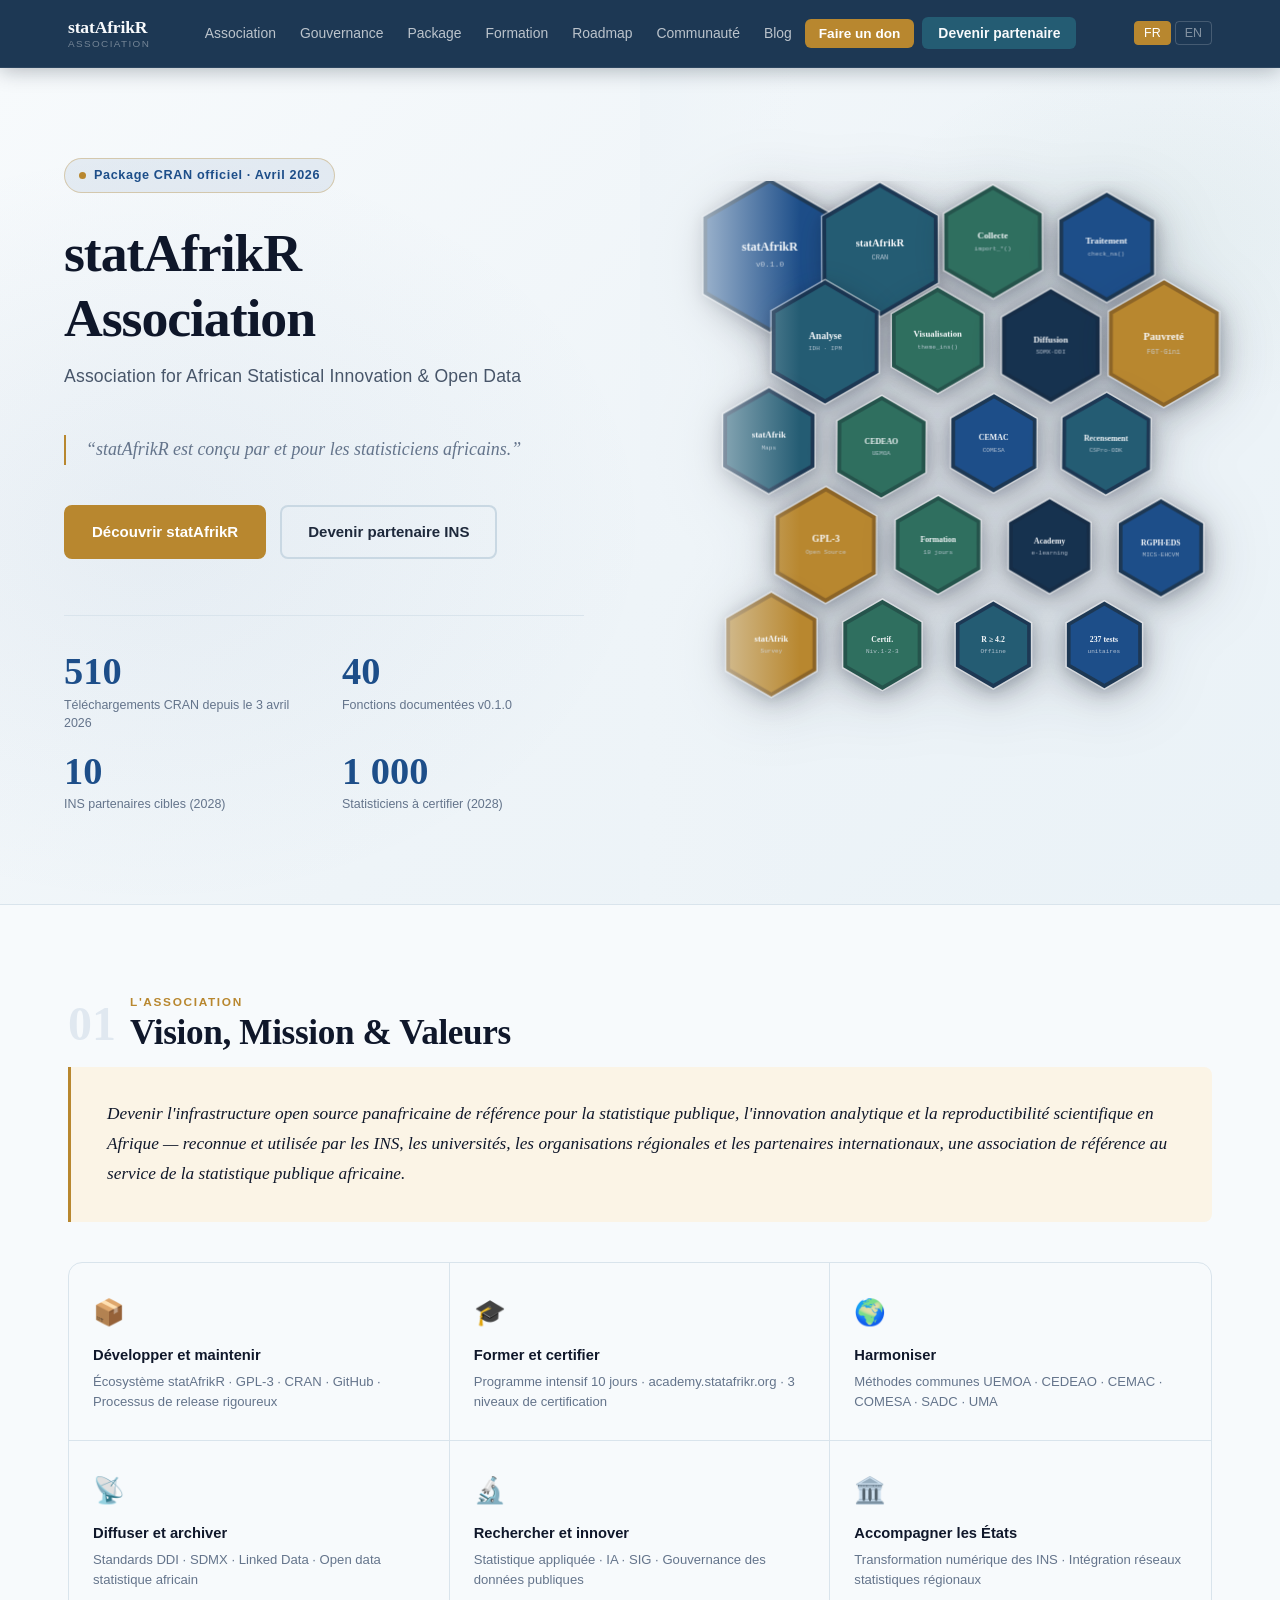
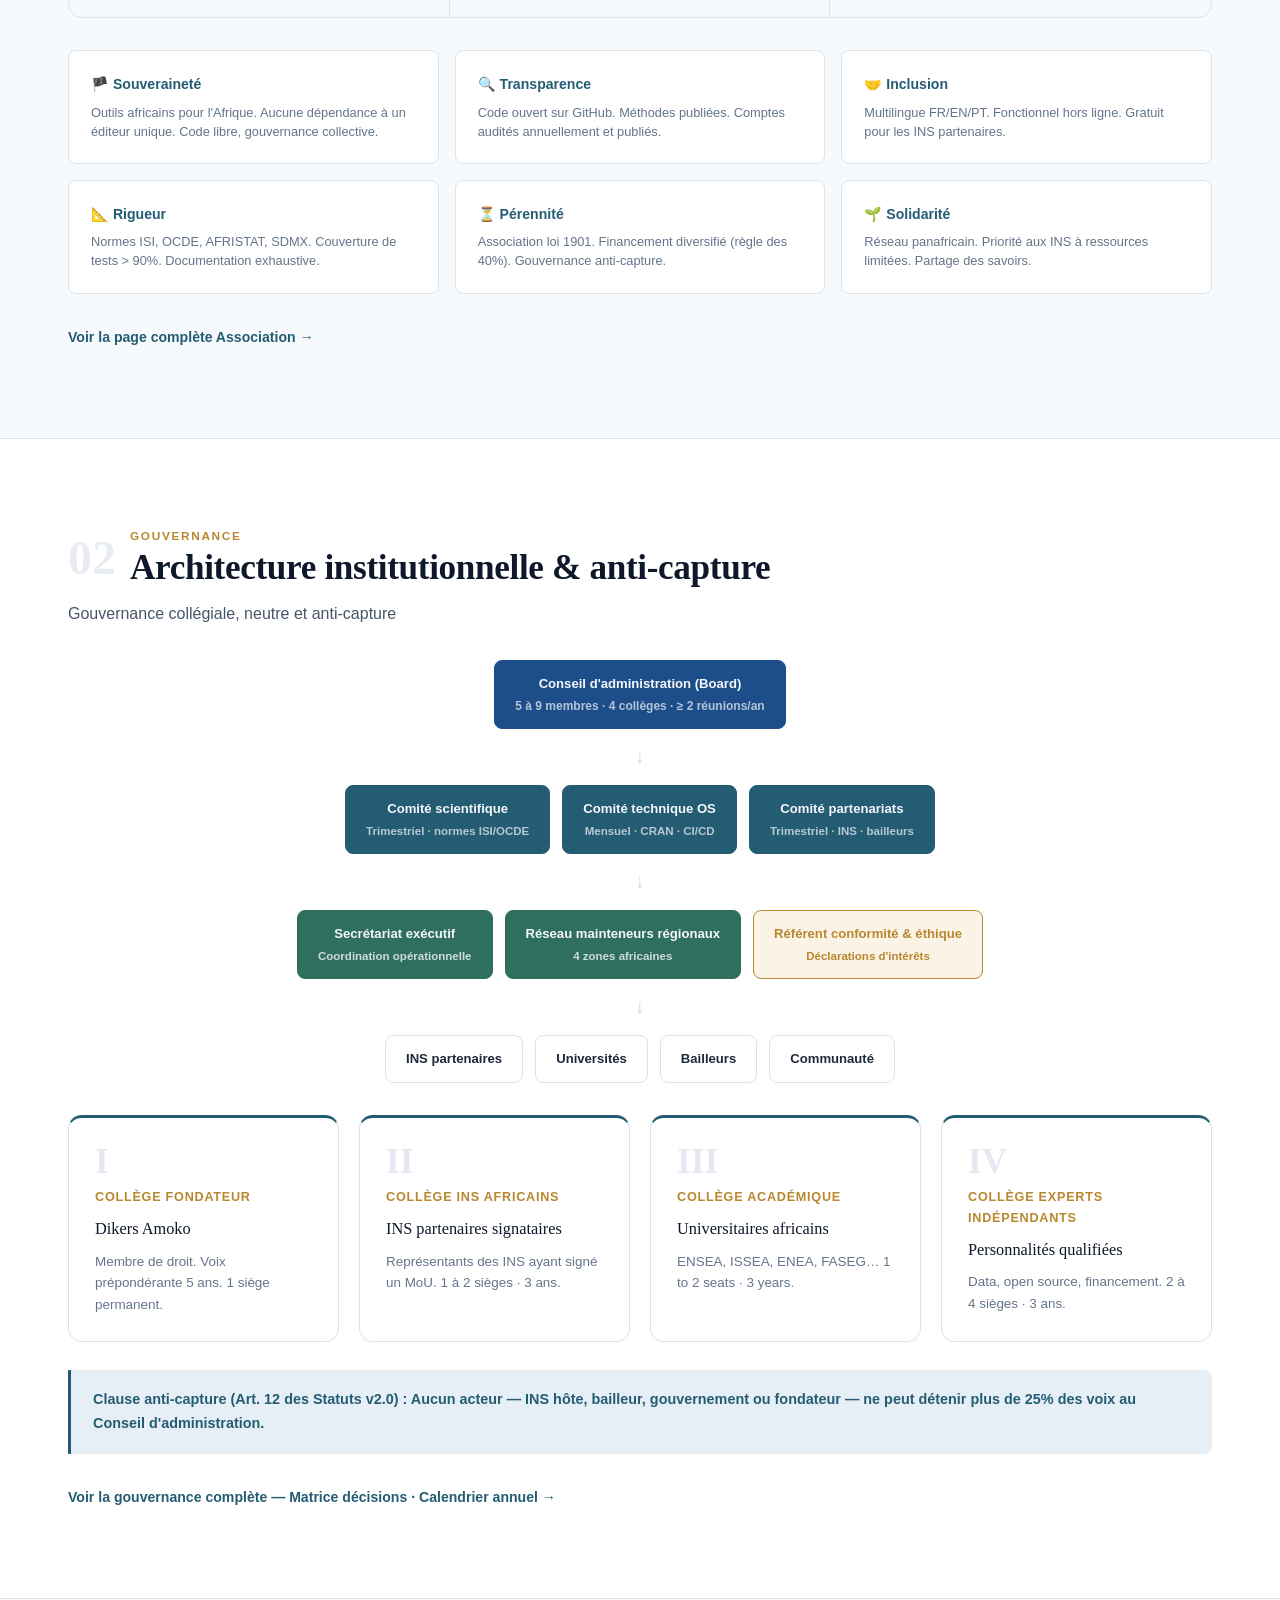
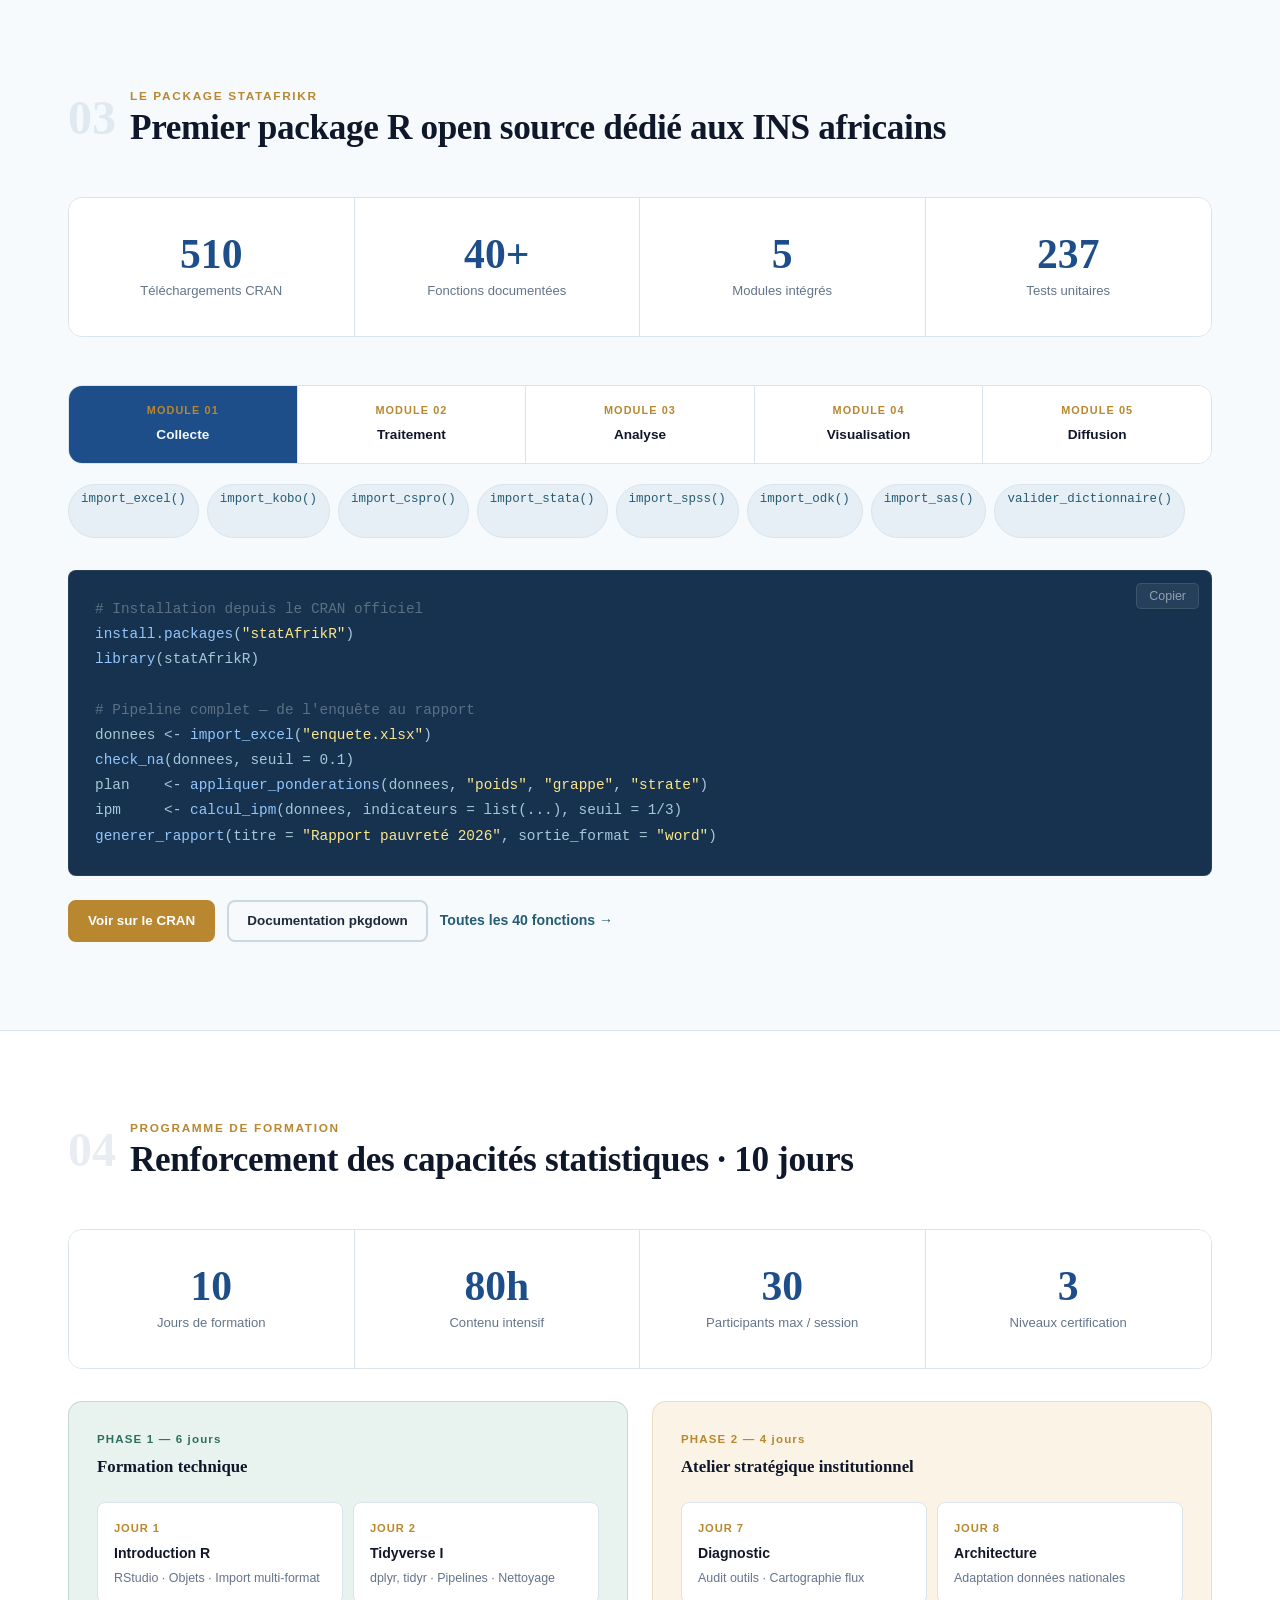
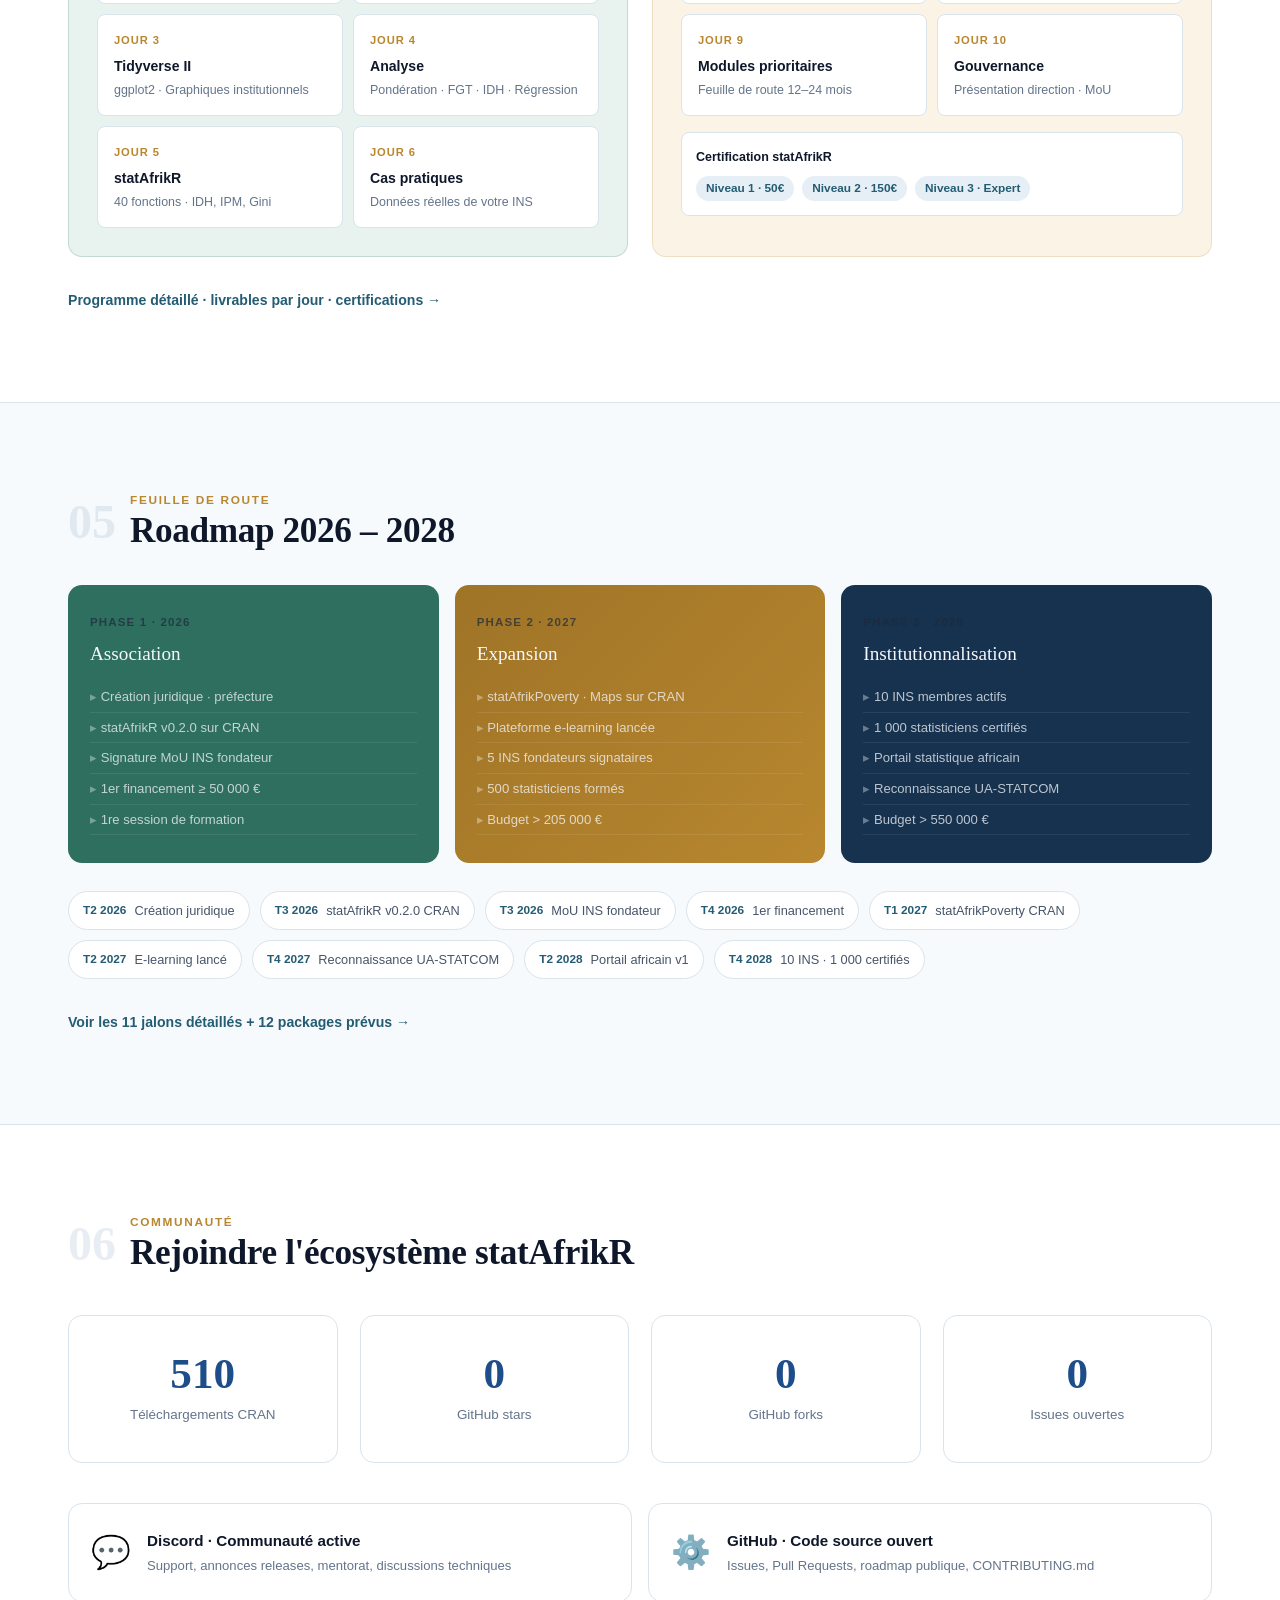
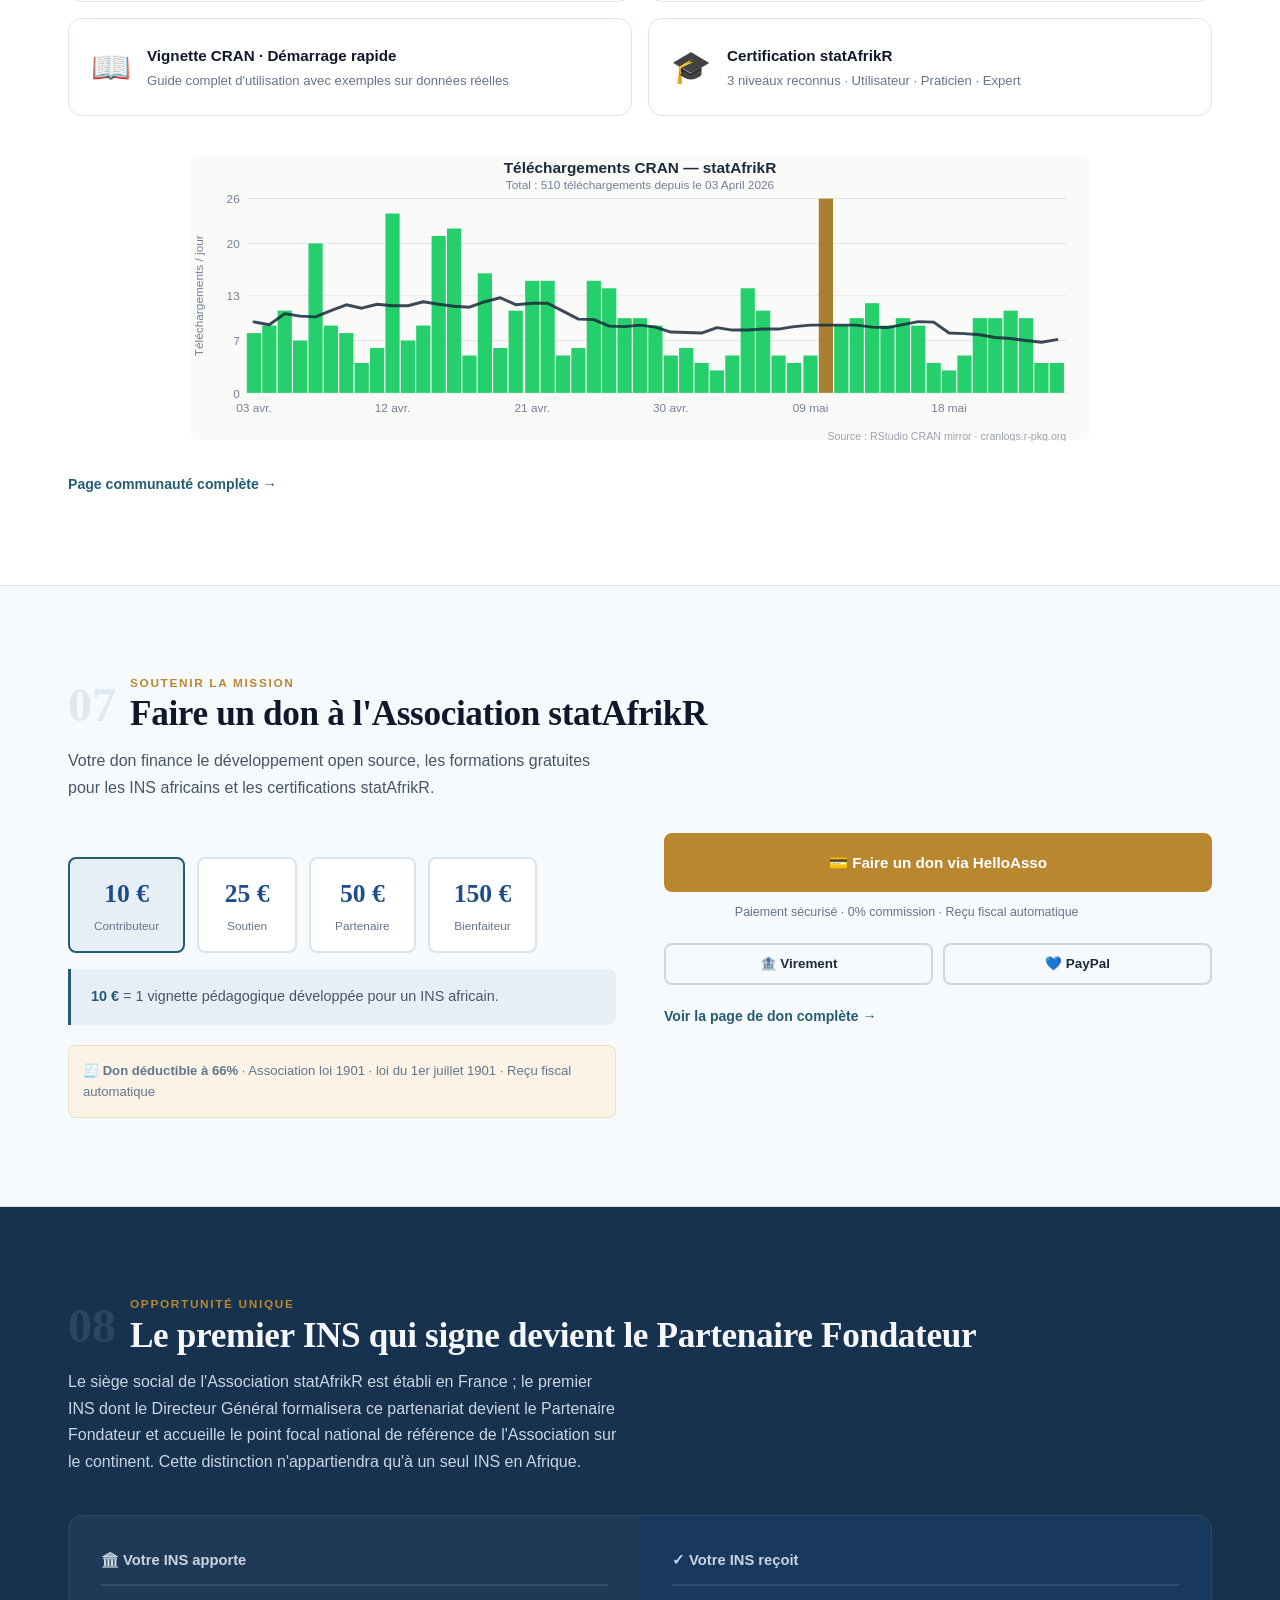
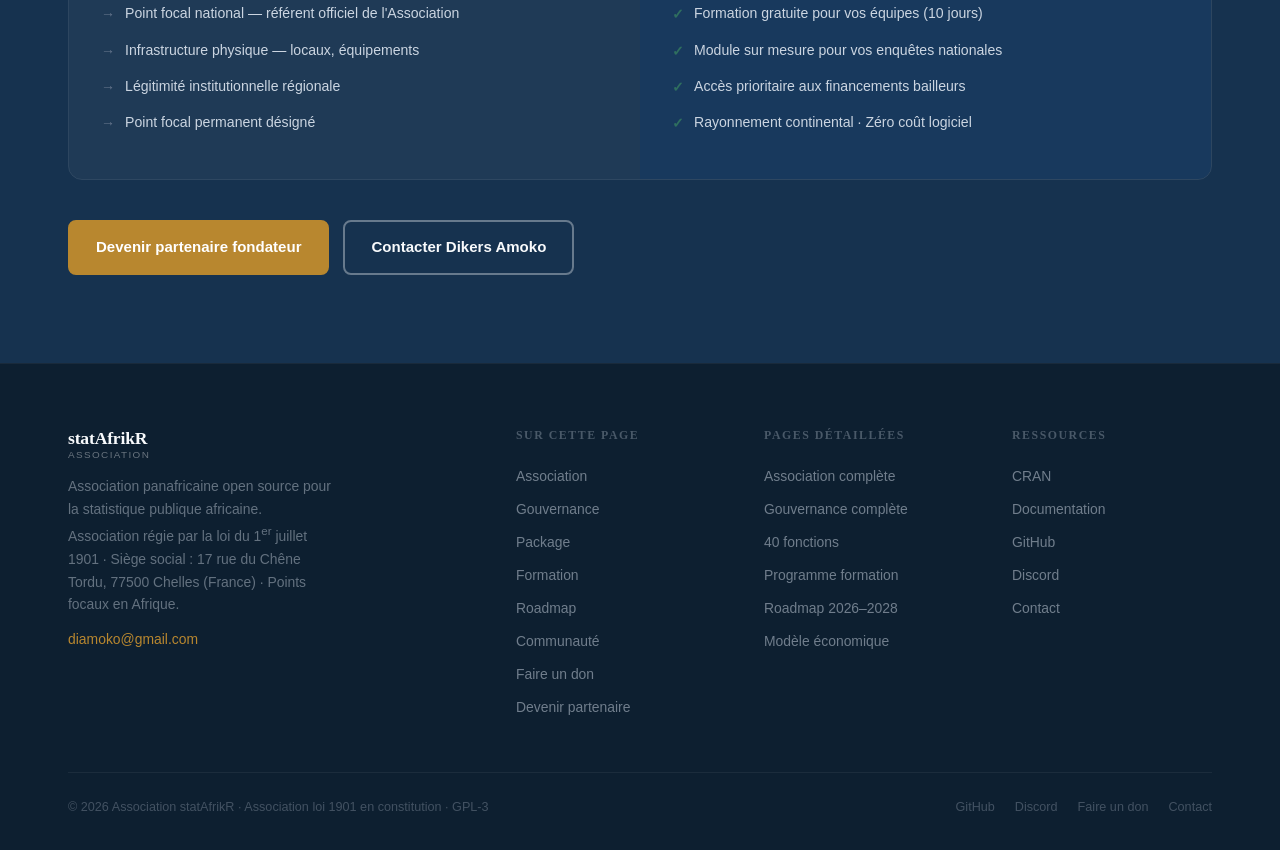
==== index.html @ 9325b134 "Article: ajout section codification automatique par ML" ====
<!DOCTYPE html>
<html lang="fr" data-lang="fr">
<head>
  <meta charset="UTF-8"><meta name="viewport" content="width=device-width, initial-scale=1.0">
  <meta name="description" content="Association statAfrikR — Association panafricaine open source pour la statistique publique africaine. Package R CRAN · Gouvernance · Formation · Partenariats INS.">
  <meta property="og:title" content="Association statAfrikR — La statistique africaine open source">
  <meta property="og:description" content="Premier package R open source dédié aux INS africains. 510+ téléchargements en un mois. Association en cours de création.">
  <meta property="og:type" content="website">
  <meta property="og:url" content="https://statafrikr.org">
  <title data-fr="Association statAfrikR — La statistique africaine open source" data-en="Association statAfrikR — African open source statistics">Association statAfrikR — La statistique africaine open source</title>
  <link rel="stylesheet" href="assets/css/main.css">
  <style>
    /* ── Nav scroll indicator ──────────────────────────────── */
    .nav-links a {
      position: relative;
      transition: all 0.22s ease;
    }
    .nav-links a.active {
      color: #fff !important;
      font-weight: 700;
    }
    .nav-links a.active::after {
      content: '';
      position: absolute;
      bottom: -4px; left: 50%; right: 50%;
      height: 2px;
      background: var(--h-gold);
      border-radius: 2px;
      animation: underlineExpand 0.3s ease forwards;
    }
    @keyframes underlineExpand {
      from { left: 50%; right: 50%; }
      to   { left: 8px; right: 8px; }
    }

    /* ── Section anchor offset (nav sticky) ────────────────── */
    .page-section { scroll-margin-top: calc(var(--nav-h) + 8px); }

    /* ── Section mini-header ───────────────────────────────── */
    .s-eyebrow {
      display: flex; align-items: center; gap: 14px;
      margin-bottom: 12px;
    }
    .s-eyebrow-num {
      font-family: var(--font-title);
      font-size: 3rem; font-weight: bold;
      color: rgba(29,78,137,0.10);
      line-height: 1;
    }
    .s-eyebrow-label {
      font-size: 0.74rem; font-weight: 700;
      letter-spacing: 0.14em; text-transform: uppercase;
      color: var(--h-gold);
    }

    /* ── Voir plus link ─────────────────────────────────────── */
    .voir-plus {
      display: inline-flex; align-items: center; gap: 6px;
      font-size: 0.88rem; font-weight: 600;
      color: var(--h-petrol);
      border-bottom: 1px solid transparent;
      transition: all 0.2s;
      margin-top: 32px;
    }
    .voir-plus:hover {
      color: var(--h-gold);
      border-bottom-color: var(--h-gold);
      gap: 10px;
    }

    /* ── Divider ────────────────────────────────────────────── */
    .section-divider {
      border: none; border-top: 1px solid var(--bord-1);
      margin: 0;
    }

    /* ── Mission grid ───────────────────────────────────────── */
    .mission-grid {
      display: grid;
      grid-template-columns: repeat(3, 1fr);
      gap: 0;
      border: 1px solid var(--bord-1);
      border-radius: var(--radius-lg);
      overflow: hidden;
      margin-top: 40px;
    }
    .mission-cell {
      padding: 28px 24px;
      border-right: 1px solid var(--bord-1);
      border-bottom: 1px solid var(--bord-1);
      transition: background 0.2s;
    }
    .mission-cell:hover { background: var(--petrol-bg); }
    .mission-cell:nth-child(3n) { border-right: none; }
    .mission-cell:nth-child(4),
    .mission-cell:nth-child(5),
    .mission-cell:nth-child(6) { border-bottom: none; }
    .mission-icon { font-size: 1.6rem; margin-bottom: 10px; }
    .mission-title { font-size: 0.92rem; font-weight: 700; color: var(--txt-1); margin-bottom: 5px; }
    .mission-text  { font-size: 0.82rem; color: var(--txt-4); line-height: 1.5; }

    /* ── Valeurs grid ───────────────────────────────────────── */
    .valeurs-grid {
      display: grid; grid-template-columns: repeat(3, 1fr); gap: 16px;
      margin-top: 32px;
    }
    .valeur-card {
      padding: 22px; border-radius: var(--radius);
      border: 1px solid var(--bord-1); background: var(--bg-0);
    }
    .valeur-title { font-size: 0.88rem; font-weight: 700; color: var(--h-petrol); margin-bottom: 6px; }
    .valeur-text  { font-size: 0.8rem; color: var(--txt-4); line-height: 1.5; }

    /* ── Org mini ───────────────────────────────────────────── */
    .org-mini {
      display: flex; flex-direction: column; align-items: center;
      gap: 12px; margin: 32px 0;
    }
    .org-row { display: flex; gap: 12px; justify-content: center; flex-wrap: wrap; }
    .org-box {
      padding: 12px 20px; border-radius: var(--radius);
      font-size: 0.82rem; font-weight: 600; text-align: center;
      border: 1px solid;
    }
    .org-box-navy  { background: var(--h-navy);  color: #F5F7FA; border-color: var(--h-navy); }
    .org-box-pet   { background: var(--h-petrol); color: #F5F7FA; border-color: var(--h-petrol); }
    .org-box-green { background: var(--h-green);  color: #F5F7FA; border-color: var(--h-green); }
    .org-box-gold  { background: var(--gold-bg);  color: var(--h-gold); border-color: var(--h-gold); }
    .org-box-light { background: var(--bg-0); color: var(--txt-2); border-color: var(--bord-1); }
    .org-arrow { color: var(--bord-2); font-size: 1.2rem; text-align: center; }

    /* ── Package tab mini ───────────────────────────────────── */
    .pkg-tabs { display: flex; gap: 0; border: 1px solid var(--bord-1); border-radius: var(--radius-lg); overflow: hidden; margin-top: 32px; }
    .pkg-tab { flex: 1; padding: 16px 12px; text-align: center; background: var(--bg-0); border-right: 1px solid var(--bord-1); cursor: pointer; transition: all 0.2s; }
    .pkg-tab:last-child { border-right: none; }
    .pkg-tab.active, .pkg-tab:hover { background: var(--h-navy); }
    .pkg-tab.active .pkg-tab-num, .pkg-tab:hover .pkg-tab-num { color: var(--h-gold); }
    .pkg-tab.active .pkg-tab-name, .pkg-tab:hover .pkg-tab-name { color: #F5F7FA; }
    .pkg-tab-num { font-size: 0.68rem; font-weight: 700; letter-spacing: 0.1em; color: var(--h-gold); margin-bottom: 4px; }
    .pkg-tab-name { font-size: 0.85rem; font-weight: 700; color: var(--txt-1); }
    .pkg-fns { display: flex; flex-wrap: wrap; gap: 8px; margin-top: 20px; }
    .pkg-fn { background: var(--petrol-bg); color: var(--h-petrol); padding: 4px 12px; border-radius: 100px; font-size: 0.78rem; font-family: var(--font-code); border: 1px solid var(--bord-1); }

    /* ── Formation jours ────────────────────────────────────── */
    .jours-grid { display: grid; grid-template-columns: repeat(3, 1fr); gap: 12px; margin-top: 24px; }
    .jour-card { padding: 16px; border-radius: var(--radius); border: 1px solid var(--bord-1); background: var(--bg-0); }
    .jour-num  { font-size: 0.7rem; font-weight: 700; color: var(--h-gold); letter-spacing: 0.08em; margin-bottom: 5px; }
    .jour-title{ font-size: 0.88rem; font-weight: 700; color: var(--txt-1); margin-bottom: 4px; }
    .jour-desc { font-size: 0.78rem; color: var(--txt-4); line-height: 1.4; }

    /* ── Roadmap timeline mini ──────────────────────────────── */
    .rm-phases { display: grid; grid-template-columns: repeat(3, 1fr); gap: 16px; margin-top: 32px; }
    .rm-phase { border-radius: var(--radius-lg); padding: 28px 22px; }
    .rm-phase-year { font-size: 0.72rem; font-weight: 700; letter-spacing: 0.1em; opacity: 0.7; margin-bottom: 6px; }
    .rm-phase-title { font-family: var(--font-title); font-size: 1.2rem; color: #F5F7FA; margin-bottom: 12px; }
    .rm-phase-items { list-style: none; }
    .rm-phase-items li { font-size: 0.82rem; color: rgba(245,247,250,0.75); padding: 4px 0; border-bottom: 1px solid rgba(255,255,255,0.08); }
    .rm-phase-items li::before { content: '▸ '; opacity: 0.5; }

    /* ── Jalons strip ───────────────────────────────────────── */
    .jalons { display: flex; flex-wrap: wrap; gap: 10px; margin-top: 28px; }
    .jalon {
      display: flex; align-items: center; gap: 8px;
      padding: 8px 14px; border-radius: 100px;
      font-size: 0.80rem; border: 1px solid var(--bord-1);
      background: var(--bg-0);
    }
    .jalon-date { font-weight: 700; color: var(--h-petrol); font-size: 0.74rem; }
    .jalon-text { color: var(--txt-3); }

    /* ── Communauté CTA grid ───────────────────────────────── */
    .comm-grid { display: grid; grid-template-columns: repeat(2, 1fr); gap: 16px; margin-top: 32px; }
    .comm-card {
      display: flex; align-items: center; gap: 16px;
      padding: 22px; border-radius: var(--radius-lg);
      border: 1px solid var(--bord-1); background: var(--bg-0);
      text-decoration: none; transition: all 0.22s;
    }
    .comm-card:hover { box-shadow: var(--shadow-lg); transform: translateY(-2px); border-color: var(--bord-2); }
    .comm-icon { font-size: 2rem; flex-shrink: 0; }
    .comm-title { font-weight: 700; color: var(--txt-1); font-size: 0.95rem; }
    .comm-desc  { font-size: 0.82rem; color: var(--txt-4); margin-top: 2px; }

    /* ── Don montants ───────────────────────────────────────── */
    .don-row { display: flex; gap: 12px; flex-wrap: wrap; margin-top: 24px; }
    .don-chip {
      padding: 14px 24px; border-radius: var(--radius);
      border: 2px solid var(--bord-1); background: var(--bg-0);
      cursor: pointer; text-align: center; transition: all 0.2s;
      min-width: 100px;
    }
    .don-chip:hover, .don-chip.sel {
      border-color: var(--h-petrol); background: var(--petrol-bg);
    }
    .don-chip-num   { font-family: var(--font-title); font-size: 1.6rem; font-weight: bold; color: var(--h-navy); }
    .don-chip-label { font-size: 0.74rem; color: var(--txt-4); margin-top: 2px; }

    /* ── Partenariat split ──────────────────────────────────── */
    .part-split {
      display: grid; grid-template-columns: 1fr 1fr; gap: 0;
      border: 1px solid var(--bord-1); border-radius: var(--radius-lg);
      overflow: hidden; margin-top: 32px;
    }
    .part-col { padding: 32px; }
    .part-col-title { font-weight: 700; font-size: 0.92rem; margin-bottom: 16px; padding-bottom: 12px; border-bottom: 2px solid var(--bord-1); }
    .part-item { display: flex; gap: 10px; margin-bottom: 12px; font-size: 0.88rem; color: var(--txt-3); align-items: flex-start; }
    .part-item::before { flex-shrink: 0; margin-top: 1px; }
    .part-apporte .part-item::before { content: '→'; color: var(--txt-4); }
    .part-recoit  .part-item::before { content: '✓'; color: var(--h-green); font-weight: 700; }

    /* Responsive landing ────────────────────────────────────── */
    @media (max-width: 900px) {
      .mission-grid { grid-template-columns: 1fr; }
      .mission-cell { border-right: none; }
      .valeurs-grid { grid-template-columns: 1fr 1fr; }
      .jours-grid   { grid-template-columns: 1fr 1fr; }
      .rm-phases    { grid-template-columns: 1fr; }
      .comm-grid    { grid-template-columns: 1fr; }
      .part-split   { grid-template-columns: 1fr; }
      .pkg-tabs     { flex-wrap: wrap; }
      .pkg-tab      { border-bottom: 1px solid var(--bord-1); }
    }
    @media (max-width: 600px) {
      .valeurs-grid { grid-template-columns: 1fr; }
      .jours-grid   { grid-template-columns: 1fr; }
      .s-eyebrow-num { font-size: 2rem; }
    }
  </style>
</head>
<body>

<!-- ═══════════════════════════════════════════════════════════
     NAVIGATION
═══════════════════════════════════════════════════════════════ -->
<nav class="nav" role="navigation" aria-label="Navigation principale">
  <div class="nav-inner">
    <a href="#hero" class="nav-logo" aria-label="Accueil Association statAfrikR">
      <div class="nav-logo-text">
        <span class="nav-logo-name">statAfrikR</span>
        <span class="nav-logo-sub">Association</span>
      </div>
    </a>
    <ul class="nav-links" role="list">
      <li><a href="#association"   data-section="association" data-i18n="nav.association">Association</a></li>
      <li><a href="#gouvernance" data-section="gouvernance" data-i18n="nav.gouvernance">Gouvernance</a></li>
      <li><a href="#package"     data-section="package" data-i18n="nav.package">Package</a></li>
      <li><a href="#formation"   data-section="formation" data-i18n="nav.formation">Formation</a></li>
      <li><a href="#roadmap"     data-section="roadmap" data-i18n="nav.roadmap">Roadmap</a></li>
      <li><a href="#communaute"  data-section="communaute" data-i18n="nav.communaute">Communauté</a></li>
      <li><a href="blog.html">Blog</a></li>
      <li><a href="#don"         class="nav-don" data-section="don">Faire un don</a></li>
      <li><a href="#partenariat" class="nav-cta" data-section="partenariat">Devenir partenaire</a></li>
    </ul>
    <div class="nav-lang">
      <button class="lang-btn" data-lang="fr" aria-label="Français">FR</button>
      <button class="lang-btn" data-lang="en" aria-label="English">EN</button>
    </div>
    <button class="nav-toggle" aria-label="Menu" aria-expanded="false">☰</button>
  </div>
</nav>

<main>

<!-- ═══════════════════════════════════════════════════════════
     HERO
═══════════════════════════════════════════════════════════════ -->
<header class="hero" id="hero" role="banner">
  <div class="hero-inner">
    <div class="hero-content">
      <div class="hero-badge" data-i18n="hero.badge">Package CRAN officiel · Avril 2026</div>
      <h1>statAfrikR<br>Association</h1>
      <p class="hero-sub" data-i18n="hero.sub">Association for African Statistical Innovation &amp; Open Data</p>
      <blockquote class="hero-quote" lang="fr">
        &ldquo;statAfrikR est conçu par et pour les statisticiens africains.&rdquo;
      </blockquote><blockquote class="hero-quote" lang="en">
        &ldquo;statAfrikR is designed by and for African statisticians.&rdquo;
      </blockquote>
      <div class="hero-actions">
        <a href="#package" class="btn btn-primary" data-i18n="hero.btn1">Découvrir statAfrikR</a>
        <a href="#partenariat" class="btn btn-outline" data-i18n="hero.btn2">Devenir partenaire INS</a>
      </div>
      <div class="hero-stats">
        <div>
          <div class="hero-stat-num" id="cran-total">...</div>
          <div class="hero-stat-label" data-i18n="hero.stat1l">Téléchargements CRAN depuis le 3 avril 2026</div>
        </div>
        <div>
          <div class="hero-stat-num">40</div>
          <div class="hero-stat-label" data-i18n="hero.stat2l">Fonctions documentées v0.1.0</div>
        </div>
        <div>
          <div class="hero-stat-num">10</div>
          <div class="hero-stat-label" data-i18n="hero.stat3l">INS partenaires cibles (2028)</div>
        </div>
        <div>
          <div class="hero-stat-num">1 000</div>
          <div class="hero-stat-label" data-i18n="hero.stat4l">Statisticiens à certifier (2028)</div>
        </div>
      </div>
    </div>
    <div class="hero-hex-wall" aria-hidden="true">
      <img src="assets/img/hero-hexes.svg" id="hex-svg" alt="Écosystème R statAfrikR" loading="eager">
    </div>
  </div>
</header>

<hr class="section-divider">

<!-- ═══════════════════════════════════════════════════════════
     01 — ASSOCIATION
═══════════════════════════════════════════════════════════════ -->
<section id="association" class="page-section" aria-labelledby="association-title">
  <div class="container">
    <div class="s-eyebrow">
      <span class="s-eyebrow-num">01</span>
      <div>
        <div class="s-eyebrow-label" data-i18n="label.association">L'Association</div>
        <h2 id="association-title" data-i18n="title.association">Vision, Mission &amp; Valeurs</h2>
      </div>
    </div>

    <div class="box-vision fade-in">
      Devenir l'infrastructure open source panafricaine de référence pour la statistique publique,
      l'innovation analytique et la reproductibilité scientifique en Afrique — reconnue et utilisée
      par les INS, les universités, les organisations régionales et les partenaires internationaux,
      une association de référence au service de la statistique publique africaine.
    </div>

    <div class="mission-grid fade-in">
      <div class="mission-cell">
        <div class="mission-icon">📦</div>
        <div class="mission-title" data-i18n="mission.1.title">Développer et maintenir</div>
        <div class="mission-text" data-i18n="mission.1.text">Écosystème statAfrikR · GPL-3 · CRAN · GitHub · Processus de release rigoureux</div>
      </div>
      <div class="mission-cell">
        <div class="mission-icon">🎓</div>
        <div class="mission-title" data-i18n="mission.2.title">Former et certifier</div>
        <div class="mission-text" data-i18n="mission.2.text">Programme intensif 10 jours · academy.statafrikr.org · 3 niveaux de certification</div>
      </div>
      <div class="mission-cell">
        <div class="mission-icon">🌍</div>
        <div class="mission-title" data-i18n="mission.3.title">Harmoniser</div>
        <div class="mission-text" data-i18n="mission.3.text">Méthodes communes UEMOA · CEDEAO · CEMAC · COMESA · SADC · UMA</div>
      </div>
      <div class="mission-cell">
        <div class="mission-icon">📡</div>
        <div class="mission-title" data-i18n="mission.4.title">Diffuser et archiver</div>
        <div class="mission-text" data-i18n="mission.4.text">Standards DDI · SDMX · Linked Data · Open data statistique africain</div>
      </div>
      <div class="mission-cell">
        <div class="mission-icon">🔬</div>
        <div class="mission-title" data-i18n="mission.5.title">Rechercher et innover</div>
        <div class="mission-text" data-i18n="mission.5.text">Statistique appliquée · IA · SIG · Gouvernance des données publiques</div>
      </div>
      <div class="mission-cell">
        <div class="mission-icon">🏛️</div>
        <div class="mission-title" data-i18n="mission.6.title">Accompagner les États</div>
        <div class="mission-text" data-i18n="mission.6.text">Transformation numérique des INS · Intégration réseaux statistiques régionaux</div>
      </div>
    </div>

    <div class="valeurs-grid fade-in">
      <div class="valeur-card"><div class="valeur-title" data-i18n="valeur.1.title">🏴 Souveraineté</div><div class="valeur-text" lang="fr">Outils africains pour l'Afrique. Aucune dépendance à un éditeur unique. Code libre, gouvernance collective.</div><div class="valeur-text" lang="en">African tools for Africa. No dependence on a single vendor. Free code, collective governance.</div></div>
      <div class="valeur-card"><div class="valeur-title" data-i18n="valeur.2.title">🔍 Transparence</div><div class="valeur-text" lang="fr">Code ouvert sur GitHub. Méthodes publiées. Comptes audités annuellement et publiés.</div><div class="valeur-text" lang="en">Code open on GitHub. Published methods. Annually audited and published accounts.</div></div>
      <div class="valeur-card"><div class="valeur-title" data-i18n="valeur.3.title">🤝 Inclusion</div><div class="valeur-text" lang="fr">Multilingue FR/EN/PT. Fonctionnel hors ligne. Gratuit pour les INS partenaires.</div><div class="valeur-text" lang="en">Multilingual FR/EN/PT. Works offline. Free for partner NSOs.</div></div>
      <div class="valeur-card"><div class="valeur-title" data-i18n="valeur.4.title">📐 Rigueur</div><div class="valeur-text" lang="fr">Normes ISI, OCDE, AFRISTAT, SDMX. Couverture de tests &gt; 90%. Documentation exhaustive.</div><div class="valeur-text" lang="en">ISI, OECD, AFRISTAT, SDMX standards. Test coverage > 90%. Comprehensive documentation.</div></div>
      <div class="valeur-card"><div class="valeur-title" data-i18n="valeur.5.title">⏳ Pérennité</div><div class="valeur-text" lang="fr">Association loi 1901. Financement diversifié (règle des 40%). Gouvernance anti-capture.</div><div class="valeur-text" lang="en">Non-profit association. Diversified funding (40% rule). Anti-capture governance.</div></div>
      <div class="valeur-card"><div class="valeur-title" data-i18n="valeur.6.title">🌱 Solidarité</div><div class="valeur-text" lang="fr">Réseau panafricain. Priorité aux INS à ressources limitées. Partage des savoirs.</div><div class="valeur-text" lang="en">Pan-African network. Priority to resource-limited NSOs. Knowledge sharing.</div></div>
    </div>

    <a href="association.html" class="voir-plus" data-i18n="voir.association">Voir la page complète Association →</a>
  </div>
</section>

<hr class="section-divider">

<!-- ═══════════════════════════════════════════════════════════
     02 — GOUVERNANCE
═══════════════════════════════════════════════════════════════ -->
<section id="gouvernance" class="page-section" style="background:var(--bg-0);" aria-labelledby="gouv-title">
  <div class="container">
    <div class="s-eyebrow">
      <span class="s-eyebrow-num">02</span>
      <div>
        <div class="s-eyebrow-label" data-i18n="label.gouvernance">Gouvernance</div>
        <h2 id="gouv-title" data-i18n="title.gouvernance">Architecture institutionnelle &amp; anti-capture</h2>
      </div>
    </div>
    <p class="fade-in" lang="fr" style="max-width:65ch;margin-bottom:8px;">Gouvernance collégiale, neutre et anti-capture</p><p class="fade-in" lang="en" style="max-width:65ch;margin-bottom:8px;">Collegial, neutral and anti-capture governance — serving African public statistics. No single actor holds more than <strong>25% of votes</strong>.</p>

    <div class="org-mini fade-in">
      <div class="org-row">
        <div class="org-box org-box-navy" style="min-width:260px;">
          Conseil d'administration (Board)<br>
          <small style="opacity:0.7;font-size:0.75rem;">5 à 9 membres · 4 collèges · ≥ 2 réunions/an</small>
        </div>
      </div>
      <div class="org-arrow">↓</div>
      <div class="org-row">
        <div class="org-box org-box-pet">Comité scientifique<br><small style="opacity:0.7;font-size:0.72rem;">Trimestriel · normes ISI/OCDE</small></div>
        <div class="org-box org-box-pet">Comité technique OS<br><small style="opacity:0.7;font-size:0.72rem;">Mensuel · CRAN · CI/CD</small></div>
        <div class="org-box org-box-pet">Comité partenariats<br><small style="opacity:0.7;font-size:0.72rem;">Trimestriel · INS · bailleurs</small></div>
      </div>
      <div class="org-arrow">↓</div>
      <div class="org-row">
        <div class="org-box org-box-green">Secrétariat exécutif<br><small style="opacity:0.8;font-size:0.72rem;">Coordination opérationnelle</small></div>
        <div class="org-box org-box-green">Réseau mainteneurs régionaux<br><small style="opacity:0.8;font-size:0.72rem;">4 zones africaines</small></div>
        <div class="org-box org-box-gold">Référent conformité &amp; éthique<br><small style="font-size:0.72rem;">Déclarations d'intérêts</small></div>
      </div>
      <div class="org-arrow">↓</div>
      <div class="org-row">
        <div class="org-box org-box-light">INS partenaires</div>
        <div class="org-box org-box-light">Universités</div>
        <div class="org-box org-box-light">Bailleurs</div>
        <div class="org-box org-box-light">Communauté</div>
      </div>
    </div>

    <div class="college-grid fade-in" style="margin-top:32px;">
      <div class="college-card">
        <div class="college-num">I</div>
        <div class="college-title" data-i18n="college.1.title">Collège fondateur</div>
        <div class="college-name" data-i18n="college.1.name">Dikers Amoko</div>
        <p class="college-desc" lang="fr">Membre de droit. Voix prépondérante 5 ans. 1 siège permanent.</p><p class="college-desc" lang="en">Ex-officio member. Casting vote for 5 years. 1 permanent seat.</p>
      </div>
      <div class="college-card">
        <div class="college-num">II</div>
        <div class="college-title" data-i18n="college.2.title">Collège INS africains</div>
        <div class="college-name" data-i18n="college.2.name">INS partenaires signataires</div>
        <p class="college-desc" lang="fr">Représentants des INS ayant signé un MoU. 1 à 2 sièges · 3 ans.</p><p class="college-desc" lang="en">Representatives of NSOs having signed a MoU. 1 to 2 seats · 3 years.</p>
      </div>
      <div class="college-card">
        <div class="college-num">III</div>
        <div class="college-title" data-i18n="college.3.title">Collège académique</div>
        <div class="college-name" data-i18n="college.3.name">Universitaires africains</div>
        <p class="college-desc" lang="fr">ENSEA, ISSEA, ENEA, FASEG… 1 to 2 seats · 3 years.</p><p class="college-desc" lang="en">ENSEA, ISSEA, ENEA, FASEG… 1 to 2 seats · 3 years.</p>
      </div>
      <div class="college-card">
        <div class="college-num">IV</div>
        <div class="college-title" data-i18n="college.4.title">Collège experts indépendants</div>
        <div class="college-name" data-i18n="college.4.name">Personnalités qualifiées</div>
        <p class="college-desc" lang="fr">Data, open source, financement. 2 à 4 sièges · 3 ans.</p><p class="college-desc" lang="en">Data, open source, funding. 2 to 4 seats · 3 years.</p>
      </div>
    </div>

    <div class="anticapture-note fade-in" lang="fr">
      <strong>Clause anti-capture (Art. 12 des Statuts v2.0) :</strong> Aucun acteur — INS hôte, bailleur, gouvernement ou fondateur — ne peut détenir plus de 25% des voix au Conseil d'administration.
    </div>

    <a href="gouvernance.html" class="voir-plus" data-i18n="voir.gouvernance">Voir la gouvernance complète — Matrice décisions · Calendrier annuel →</a>
  </div>
</section>

<hr class="section-divider">

<!-- ═══════════════════════════════════════════════════════════
     03 — PACKAGE
═══════════════════════════════════════════════════════════════ -->
<section id="package" class="page-section" aria-labelledby="pkg-title">
  <div class="container">
    <div class="s-eyebrow">
      <span class="s-eyebrow-num">03</span>
      <div>
        <div class="s-eyebrow-label" data-i18n="label.package">Le package statAfrikR</div>
        <h2 id="pkg-title" data-i18n="title.package">Premier package R open source dédié aux INS africains</h2>
      </div>
    </div>

    <div class="kpi-row fade-in">
      <div class="kpi-item"><div class="kpi-num cran-total-val">510+</div><div class="kpi-label" data-i18n="pkg.kpi.1">Téléchargements CRAN</div></div>
      <div class="kpi-item"><div class="kpi-num">40+</div><div class="kpi-label" data-i18n="pkg.kpi.2">Fonctions documentées</div></div>
      <div class="kpi-item"><div class="kpi-num">5</div><div class="kpi-label" data-i18n="pkg.kpi.3">Modules intégrés</div></div>
      <div class="kpi-item"><div class="kpi-num">237</div><div class="kpi-label" data-i18n="pkg.kpi.4">Tests unitaires</div></div>
    </div>

    <div class="pkg-tabs fade-in" role="tablist" id="pkg-tablist">
      <div class="pkg-tab active" role="tab" data-tab="0">
        <div class="pkg-tab-num">MODULE 01</div>
        <div class="pkg-tab-name">Collecte</div>
      </div>
      <div class="pkg-tab" role="tab" data-tab="1">
        <div class="pkg-tab-num">MODULE 02</div>
        <div class="pkg-tab-name">Traitement</div>
      </div>
      <div class="pkg-tab" role="tab" data-tab="2">
        <div class="pkg-tab-num">MODULE 03</div>
        <div class="pkg-tab-name">Analyse</div>
      </div>
      <div class="pkg-tab" role="tab" data-tab="3">
        <div class="pkg-tab-num">MODULE 04</div>
        <div class="pkg-tab-name">Visualisation</div>
      </div>
      <div class="pkg-tab" role="tab" data-tab="4">
        <div class="pkg-tab-num">MODULE 05</div>
        <div class="pkg-tab-name">Diffusion</div>
      </div>
    </div>

    <div id="pkg-panel" class="pkg-fns fade-in" style="min-height:54px;">
      <span class="pkg-fn">import_excel()</span>
      <span class="pkg-fn">import_kobo()</span>
      <span class="pkg-fn">import_cspro()</span>
      <span class="pkg-fn">import_stata()</span>
      <span class="pkg-fn">import_spss()</span>
      <span class="pkg-fn">import_odk()</span>
      <span class="pkg-fn">import_sas()</span>
      <span class="pkg-fn">valider_dictionnaire()</span>
    </div>

    <div class="code-block fade-in" style="margin-top:32px;">
      <button class="copy-btn" aria-label="Copier">Copier</button>
      <pre><span class="code-comment"># Installation depuis le CRAN officiel</span>
<span class="code-fn">install.packages</span>(<span class="code-str">"statAfrikR"</span>)
<span class="code-fn">library</span>(statAfrikR)

<span class="code-comment"># Pipeline complet — de l'enquête au rapport</span>
donnees &lt;- <span class="code-fn">import_excel</span>(<span class="code-str">"enquete.xlsx"</span>)
<span class="code-fn">check_na</span>(donnees, seuil = 0.1)
plan    &lt;- <span class="code-fn">appliquer_ponderations</span>(donnees, <span class="code-str">"poids"</span>, <span class="code-str">"grappe"</span>, <span class="code-str">"strate"</span>)
ipm     &lt;- <span class="code-fn">calcul_ipm</span>(donnees, indicateurs = list(...), seuil = 1/3)
<span class="code-fn">generer_rapport</span>(titre = <span class="code-str">"Rapport pauvreté 2026"</span>, sortie_format = <span class="code-str">"word"</span>)</pre>
    </div>

    <div style="display:flex;gap:12px;flex-wrap:wrap;margin-top:16px;">
      <a href="https://cran.r-project.org/web/packages/statAfrikR/index.html" target="_blank" rel="noopener" class="btn btn-primary btn-sm">Voir sur le CRAN</a>
      <a href="https://damoko2004.github.io/statAfrikR/" target="_blank" rel="noopener" class="btn btn-outline btn-sm">Documentation pkgdown</a>
      <a href="package.html" class="voir-plus" data-i18n="voir.pkg" style="margin-top:0;align-self:center;">Toutes les 40 fonctions →</a>
    </div>
  </div>
</section>

<hr class="section-divider">

<!-- ═══════════════════════════════════════════════════════════
     04 — FORMATION
═══════════════════════════════════════════════════════════════ -->
<section id="formation" class="page-section" style="background:var(--bg-0);" aria-labelledby="form-title">
  <div class="container">
    <div class="s-eyebrow">
      <span class="s-eyebrow-num">04</span>
      <div>
        <div class="s-eyebrow-label" data-i18n="label.formation">Programme de formation</div>
        <h2 id="form-title" data-i18n="title.formation">Renforcement des capacités statistiques · 10 jours</h2>
      </div>
    </div>

    <div class="kpi-row fade-in" style="margin-bottom:32px;">
      <div class="kpi-item"><div class="kpi-num">10</div><div class="kpi-label" data-i18n="form.kpi.1">Jours de formation</div></div>
      <div class="kpi-item"><div class="kpi-num">80h</div><div class="kpi-label" data-i18n="form.kpi.2">Contenu intensif</div></div>
      <div class="kpi-item"><div class="kpi-num">30</div><div class="kpi-label" data-i18n="form.kpi.3">Participants max / session</div></div>
      <div class="kpi-item"><div class="kpi-num">3</div><div class="kpi-label" data-i18n="form.kpi.4">Niveaux certification</div></div>
    </div>

    <div style="display:grid;grid-template-columns:1fr 1fr;gap:24px;" class="fade-in">
      <!-- Phase 1 -->
      <div style="border-radius:var(--radius-lg);background:var(--green-bg);padding:28px;border:1px solid rgba(47,111,95,0.20);">
        <div style="font-size:0.72rem;font-weight:700;color:var(--h-green);letter-spacing:0.1em;margin-bottom:8px;">PHASE 1 — 6 jours</div>
        <h3 style="color:var(--txt-1);font-size:1.05rem;margin-bottom:16px;">Formation technique</h3>
        <div class="jours-grid" style="grid-template-columns:1fr 1fr;gap:10px;">
          <div class="jour-card"><div class="jour-num">JOUR 1</div><div class="jour-title" data-i18n="form.j1.t">Introduction R</div><div class="jour-desc" lang="fr">RStudio · Objets · Import multi-format</div><div class="jour-desc" lang="en">RStudio · Objects · Multi-format import</div></div>
          <div class="jour-card"><div class="jour-num">JOUR 2</div><div class="jour-title" data-i18n="form.j2.t">Tidyverse I</div><div class="jour-desc" lang="fr">dplyr, tidyr · Pipelines · Nettoyage</div><div class="jour-desc" lang="en">dplyr, tidyr · Pipelines · Cleaning</div></div>
          <div class="jour-card"><div class="jour-num">JOUR 3</div><div class="jour-title" data-i18n="form.j3.t">Tidyverse II</div><div class="jour-desc" lang="fr">ggplot2 · Graphiques institutionnels</div><div class="jour-desc" lang="en">ggplot2 · Institutional charts</div></div>
          <div class="jour-card"><div class="jour-num">JOUR 4</div><div class="jour-title" data-i18n="form.j4.t">Analyse</div><div class="jour-desc" lang="fr">Pondération · FGT · IDH · Régression</div><div class="jour-desc" lang="en">Weighting · FGT · HDI · Regression</div></div>
          <div class="jour-card"><div class="jour-num">JOUR 5</div><div class="jour-title" data-i18n="form.j5.t">statAfrikR</div><div class="jour-desc" lang="fr">40 fonctions · IDH, IPM, Gini</div><div class="jour-desc" lang="en">40 functions · HDI, MPI, Gini</div></div>
          <div class="jour-card"><div class="jour-num">JOUR 6</div><div class="jour-title" data-i18n="form.j6.t">Cas pratiques</div><div class="jour-desc" lang="fr">Données réelles de votre INS</div><div class="jour-desc" lang="en">Your NSO's real data</div></div>
        </div>
      </div>
      <!-- Phase 2 -->
      <div style="border-radius:var(--radius-lg);background:var(--gold-bg);padding:28px;border:1px solid rgba(184,135,47,0.20);">
        <div style="font-size:0.72rem;font-weight:700;color:var(--h-gold);letter-spacing:0.1em;margin-bottom:8px;">PHASE 2 — 4 jours</div>
        <h3 style="color:var(--txt-1);font-size:1.05rem;margin-bottom:16px;">Atelier stratégique institutionnel</h3>
        <div class="jours-grid" style="grid-template-columns:1fr 1fr;gap:10px;">
          <div class="jour-card"><div class="jour-num">JOUR 7</div><div class="jour-title" data-i18n="form.j7.t">Diagnostic</div><div class="jour-desc" lang="fr">Audit outils · Cartographie flux</div><div class="jour-desc" lang="en">Tool audit · Workflow mapping</div></div>
          <div class="jour-card"><div class="jour-num">JOUR 8</div><div class="jour-title" data-i18n="form.j8.t">Architecture</div><div class="jour-desc" lang="fr">Adaptation données nationales</div><div class="jour-desc" lang="en">National data adaptation</div></div>
          <div class="jour-card"><div class="jour-num">JOUR 9</div><div class="jour-title" data-i18n="form.j9.t">Modules prioritaires</div><div class="jour-desc" lang="fr">Feuille de route 12–24 mois</div><div class="jour-desc" lang="en">12–24 month roadmap</div></div>
          <div class="jour-card"><div class="jour-num">JOUR 10</div><div class="jour-title" data-i18n="form.j10.t">Gouvernance</div><div class="jour-desc" lang="fr">Présentation direction · MoU</div><div class="jour-desc" lang="en">Management presentation · MoU</div></div>
        </div>
        <div style="margin-top:16px;padding:14px;background:var(--bg-0);border-radius:var(--radius);border:1px solid var(--bord-1);">
          <div style="font-size:0.78rem;font-weight:700;color:var(--txt-1);margin-bottom:8px;">Certification statAfrikR</div>
          <div style="display:flex;gap:8px;flex-wrap:wrap;">
            <span style="background:var(--petrol-bg);color:var(--h-petrol);padding:3px 10px;border-radius:100px;font-size:0.74rem;font-weight:700;">Niveau 1 · 50€</span>
            <span style="background:var(--petrol-bg);color:var(--h-petrol);padding:3px 10px;border-radius:100px;font-size:0.74rem;font-weight:700;">Niveau 2 · 150€</span>
            <span style="background:var(--petrol-bg);color:var(--h-petrol);padding:3px 10px;border-radius:100px;font-size:0.74rem;font-weight:700;">Niveau 3 · Expert</span>
          </div>
        </div>
      </div>
    </div>

    <a href="formation.html" class="voir-plus" data-i18n="voir.form">Programme détaillé · livrables par jour · certifications →</a>
  </div>
</section>

<hr class="section-divider">

<!-- ═══════════════════════════════════════════════════════════
     05 — ROADMAP
═══════════════════════════════════════════════════════════════ -->
<section id="roadmap" class="page-section" aria-labelledby="rm-title">
  <div class="container">
    <div class="s-eyebrow">
      <span class="s-eyebrow-num">05</span>
      <div>
        <div class="s-eyebrow-label" data-i18n="label.roadmap">Feuille de route</div>
        <h2 id="rm-title" data-i18n="title.roadmap">Roadmap 2026 – 2028</h2>
      </div>
    </div>

    <div class="rm-phases fade-in">
      <div class="rm-phase phase-pine">
        <div class="rm-phase-year" data-i18n="rm.p1.year">PHASE 1 · 2026</div>
        <div class="rm-phase-title" data-i18n="rm.p1.title">Association</div>
        <ul class="rm-phase-items">
          <li lang="fr">Création juridique · préfecture</li><li lang="en">Legal creation · prefecture registration</li>
          <li lang="fr">statAfrikR v0.2.0 sur CRAN</li><li lang="en">statAfrikR v0.2.0 on CRAN</li>
          <li lang="fr">Signature MoU INS fondateur</li><li lang="en">Founding NSO MoU signing</li>
          <li lang="fr">1er financement ≥ 50 000 €</li><li lang="en">1st funding ≥ €50,000</li>
          <li lang="fr">1re session de formation</li><li lang="en">1st training session</li>
        </ul>
      </div>
      <div class="rm-phase phase-amber">
        <div class="rm-phase-year" data-i18n="rm.p2.year">PHASE 2 · 2027</div>
        <div class="rm-phase-title" data-i18n="rm.p2.title">Expansion</div>
        <ul class="rm-phase-items">
          <li lang="fr">statAfrikPoverty · Maps sur CRAN</li><li lang="en">statAfrikPoverty · Maps on CRAN</li>
          <li lang="fr">Plateforme e-learning lancée</li><li lang="en">E-learning platform launched</li>
          <li lang="fr">5 INS fondateurs signataires</li><li lang="en">5 founding NSOs as signatories</li>
          <li lang="fr">500 statisticiens formés</li><li lang="en">500 trained statisticians</li>
          <li lang="fr">Budget &gt; 205 000 €</li><li lang="en">Budget > €205,000</li>
        </ul>
      </div>
      <div class="rm-phase phase-ink">
        <div class="rm-phase-year" data-i18n="rm.p3.year">PHASE 3 · 2028</div>
        <div class="rm-phase-title" data-i18n="rm.p3.title">Institutionnalisation</div>
        <ul class="rm-phase-items">
          <li lang="fr">10 INS membres actifs</li><li lang="en">10 active member NSOs</li>
          <li lang="fr">1 000 statisticiens certifiés</li><li lang="en">1,000 certified statisticians</li>
          <li lang="fr">Portail statistique africain</li><li lang="en">African statistical portal</li>
          <li lang="fr">Reconnaissance UA-STATCOM</li><li lang="en">AU-STATCOM recognition</li>
          <li lang="fr">Budget &gt; 550 000 €</li><li lang="en">Budget > €550,000</li>
        </ul>
      </div>
    </div>

    <div class="jalons fade-in">
      <div class="jalon"><span class="jalon-date">T2 2026</span><span class="jalon-text" lang="fr">Création juridique</span><span class="jalon-text" lang="en">Legal creation</span></div>
      <div class="jalon"><span class="jalon-date">T3 2026</span><span class="jalon-text" lang="fr">statAfrikR v0.2.0 CRAN</span><span class="jalon-text" lang="en">statAfrikR v0.2.0 CRAN</span></div>
      <div class="jalon"><span class="jalon-date">T3 2026</span><span class="jalon-text" lang="fr">MoU INS fondateur</span><span class="jalon-text" lang="en">Founding NSO MoU</span></div>
      <div class="jalon"><span class="jalon-date">T4 2026</span><span class="jalon-text" lang="fr">1er financement</span><span class="jalon-text" lang="en">1st funding</span></div>
      <div class="jalon"><span class="jalon-date">T1 2027</span><span class="jalon-text" lang="fr">statAfrikPoverty CRAN</span><span class="jalon-text" lang="en">statAfrikPoverty CRAN</span></div>
      <div class="jalon"><span class="jalon-date">T2 2027</span><span class="jalon-text" lang="fr">E-learning lancé</span><span class="jalon-text" lang="en">E-learning launched</span></div>
      <div class="jalon"><span class="jalon-date">T4 2027</span><span class="jalon-text" lang="fr">Reconnaissance UA-STATCOM</span><span class="jalon-text" lang="en">AU-STATCOM recognition</span></div>
      <div class="jalon"><span class="jalon-date">T2 2028</span><span class="jalon-text" lang="fr">Portail africain v1</span><span class="jalon-text" lang="en">African portal v1</span></div>
      <div class="jalon"><span class="jalon-date">T4 2028</span><span class="jalon-text" lang="fr">10 INS · 1 000 certifiés</span><span class="jalon-text" lang="en">10 NSOs · 1,000 certified</span></div>
    </div>

    <a href="roadmap.html" class="voir-plus" data-i18n="voir.rm">Voir les 11 jalons détaillés + 12 packages prévus →</a>
  </div>
</section>

<hr class="section-divider">

<!-- ═══════════════════════════════════════════════════════════
     06 — COMMUNAUTÉ
═══════════════════════════════════════════════════════════════ -->
<section id="communaute" class="page-section" style="background:var(--bg-0);" aria-labelledby="comm-title">
  <div class="container">
    <div class="s-eyebrow">
      <span class="s-eyebrow-num">06</span>
      <div>
        <div class="s-eyebrow-label" data-i18n="label.communaute">Communauté</div>
        <h2 id="comm-title" data-i18n="title.communaute">Rejoindre l'écosystème statAfrikR</h2>
      </div>
    </div>

    <div class="stats-grid fade-in">
      <div class="stat-card"><div class="stat-num cran-total-val">510+</div><div class="stat-label">Téléchargements CRAN</div></div>
      <div class="stat-card"><div class="stat-num" id="gh-stars">—</div><div class="stat-label">GitHub stars</div></div>
      <div class="stat-card"><div class="stat-num" id="gh-forks">—</div><div class="stat-label">GitHub forks</div></div>
      <div class="stat-card"><div class="stat-num" id="gh-issues">—</div><div class="stat-label">Issues ouvertes</div></div>
    </div>

    <div class="comm-grid fade-in">
      <a href="https://discord.gg/kcfA27Yz" target="_blank" rel="noopener" class="comm-card">
        <div class="comm-icon">💬</div>
        <div><div class="comm-title">Discord · Communauté active</div><div class="comm-desc" lang="fr">Support, annonces releases, mentorat, discussions techniques</div><div class="comm-desc" lang="en">Support, release announcements, mentoring, technical discussions</div></div>
      </a>
      <a href="https://github.com/damoko2004/statAfrikR" target="_blank" rel="noopener" class="comm-card">
        <div class="comm-icon">⚙️</div>
        <div><div class="comm-title">GitHub · Code source ouvert</div><div class="comm-desc" lang="fr">Issues, Pull Requests, roadmap publique, CONTRIBUTING.md</div><div class="comm-desc" lang="en">Issues, Pull Requests, public roadmap, CONTRIBUTING.md</div></div>
      </a>
      <a href="https://cran.r-project.org/web/packages/statAfrikR/vignettes/demarrage-rapide.html" target="_blank" rel="noopener" class="comm-card">
        <div class="comm-icon">📖</div>
        <div><div class="comm-title">Vignette CRAN · Démarrage rapide</div><div class="comm-desc" lang="fr">Guide complet d'utilisation avec exemples sur données réelles</div><div class="comm-desc" lang="en">Comprehensive usage guide with real data examples</div></div>
      </a>
      <a href="formation.html#certification" class="comm-card">
        <div class="comm-icon">🎓</div>
        <div><div class="comm-title">Certification statAfrikR</div><div class="comm-desc" lang="fr">3 niveaux reconnus · Utilisateur · Praticien · Expert</div><div class="comm-desc" lang="en">3 recognised levels · User · Practitioner · Expert</div></div>
      </a>
    </div>

    <div id="cran-chart" class="fade-in" style="margin-top:40px;" aria-label="Graphique téléchargements CRAN" role="img">
      <svg viewBox="0 0 700 200" style="width:100%;"><text x="350" y="110" text-anchor="middle" font-family="Arial" font-size="13" fill="#64748B">Chargement des statistiques...</text></svg>
    </div>

    <a href="communaute.html" class="voir-plus" data-i18n="voir.comm">Page communauté complète →</a>
  </div>
</section>

<hr class="section-divider">

<!-- ═══════════════════════════════════════════════════════════
     07 — FAIRE UN DON
═══════════════════════════════════════════════════════════════ -->
<section id="don" class="page-section" aria-labelledby="don-title">
  <div class="container">
    <div class="s-eyebrow">
      <span class="s-eyebrow-num">07</span>
      <div>
        <div class="s-eyebrow-label" data-i18n="label.don">Soutenir la mission</div>
        <h2 id="don-title" data-i18n="title.don">Faire un don à l'Association statAfrikR</h2>
      </div>
    </div>
    <p lang="fr" style="max-width:60ch;margin-bottom:8px;">Votre don finance le développement open source, les formations gratuites pour les INS africains et les certifications statAfrikR.</p>

    <div style="display:grid;grid-template-columns:1fr 1fr;gap:48px;align-items:start;margin-top:32px;" class="fade-in">
      <div>
        <div class="don-row">
          <div class="don-chip sel" onclick="selDon(10,this)"><div class="don-chip-num">10 €</div><div class="don-chip-label" data-i18n="don.chip1">Contributeur</div></div>
          <div class="don-chip"    onclick="selDon(25,this)"><div class="don-chip-num">25 €</div><div class="don-chip-label" data-i18n="don.chip2">Soutien</div></div>
          <div class="don-chip"    onclick="selDon(50,this)"><div class="don-chip-num">50 €</div><div class="don-chip-label" data-i18n="don.chip3">Partenaire</div></div>
          <div class="don-chip"    onclick="selDon(150,this)"><div class="don-chip-num">150 €</div><div class="don-chip-label" data-i18n="don.chip4">Bienfaiteur</div></div>
        </div>
        <div class="don-impact" id="don-impact" style="margin-top:16px;">
          <strong>10 €</strong> = 1 vignette pédagogique développée pour un INS africain.
        </div>
        <div lang="fr" style="margin-top:20px;font-size:0.82rem;color:var(--txt-4);padding:14px;background:var(--gold-bg);border-radius:var(--radius);border:1px solid rgba(184,135,47,0.20);">
          <span lang="fr">🧾 <strong>Don déductible à 66%</strong> · Association loi 1901 · loi du 1er juillet 1901 · Reçu fiscal automatique</span><span lang="en">🧾 <strong>66% tax-deductible donation</strong> · Non-profit association · French Associations Act of 1 July 1901 · Automatic tax receipt</span>
        </div>
      </div>
      <div>
        <a href="https://www.helloasso.com" target="_blank" rel="noopener" class="btn btn-primary" style="width:100%;justify-content:center;margin-bottom:10px;font-size:0.95rem;padding:15px;">
          💳 Faire un don via HelloAsso
        </a>
        <p style="font-size:0.78rem;color:var(--txt-4);text-align:center;margin-bottom:20px;"><span lang="fr">Paiement sécurisé · 0% commission · Reçu fiscal automatique</span><span lang="en">Secure payment · 0% commission · Automatic tax receipt</span></p>
        <div style="display:flex;gap:10px;">
          <a href="mailto:diamoko@gmail.com?subject=Don — virement" class="btn btn-outline btn-sm" style="flex:1;justify-content:center;"><span data-i18n="don.virement">🏦 Virement</span></a>
          <a href="https://paypal.me/statafrikr" target="_blank" rel="noopener" class="btn btn-outline btn-sm" style="flex:1;justify-content:center;">💙 PayPal</a>
        </div>
        <a href="don.html" class="voir-plus" style="margin-top:20px;">Voir la page de don complète →</a>
      </div>
    </div>
  </div>
</section>

<hr class="section-divider">

<!-- ═══════════════════════════════════════════════════════════
     08 — PARTENARIAT
═══════════════════════════════════════════════════════════════ -->
<section id="partenariat" class="page-section" style="background:var(--h-night);padding:88px 0;" aria-labelledby="part-title">
  <div class="container">
    <div class="s-eyebrow" style="margin-bottom:12px;">
      <span class="s-eyebrow-num" style="color:rgba(255,255,255,0.10);">08</span>
      <div>
        <div class="s-eyebrow-label" data-i18n="label.partenariat">Opportunité unique</div>
        <h2 id="part-title" data-i18n="title.partenariat" style="color:#F5F7FA;">Le premier INS qui signe devient le Partenaire Fondateur</h2>
      </div>
    </div>
    <p style="color:var(--light2);max-width:62ch;margin-bottom:40px;" class="fade-in">
      Le siège social de l'Association statAfrikR est établi en France ; le premier INS dont le Directeur Général formalisera ce partenariat devient le Partenaire Fondateur et accueille le point focal national de référence de l'Association sur le continent. Cette distinction n'appartiendra qu'à un seul INS en Afrique.
    </p>

    <div class="part-split fade-in" style="border-color:rgba(255,255,255,0.10);">
      <div class="part-col part-apporte" style="background:rgba(255,255,255,0.04);">
        <div class="part-col-title" data-i18n="part.apporte" style="color:var(--light2);border-color:rgba(255,255,255,0.10);">🏛️ Votre INS apporte</div>
        <div class="part-item" style="color:var(--light2);"><span lang="fr">Point focal national — référent officiel de l'Association</span><span lang="en">National focal point — official Association referent</span></div>
        <div class="part-item" style="color:var(--light2);"><span lang="fr">Infrastructure physique — locaux, équipements</span><span lang="en">Physical infrastructure — premises, equipment</span></div>
        <div class="part-item" style="color:var(--light2);"><span lang="fr">Légitimité institutionnelle régionale</span><span lang="en">Regional institutional legitimacy</span></div>
        <div class="part-item" style="color:var(--light2);"><span lang="fr">Point focal permanent désigné</span><span lang="en">Designated permanent focal point</span></div>
      </div>
      <div class="part-col part-recoit" style="background:rgba(29,78,137,0.25);">
        <div class="part-col-title" style="color:var(--light2);border-color:rgba(255,255,255,0.10);">✓ Votre INS reçoit</div>
        <div class="part-item" style="color:var(--light2);"><span lang="fr">Formation gratuite pour vos équipes (10 jours)</span><span lang="en">Free training for your teams (10 days)</span></div>
        <div class="part-item" style="color:var(--light2);"><span lang="fr">Module sur mesure pour vos enquêtes nationales</span><span lang="en">Custom module for your national surveys</span></div>
        <div class="part-item" style="color:var(--light2);"><span lang="fr">Accès prioritaire aux financements bailleurs</span><span lang="en">Priority access to donor funding</span></div>
        <div class="part-item" style="color:var(--light2);"><span lang="fr">Rayonnement continental · Zéro coût logiciel</span><span lang="en">Continental visibility · Zero software cost</span></div>
      </div>
    </div>

    <div style="display:flex;gap:14px;flex-wrap:wrap;margin-top:40px;" class="fade-in">
      <a href="partenariat.html" class="btn btn-primary" data-i18n="part.cta1">Devenir partenaire fondateur</a>
      <a href="contact.html" class="btn btn-outline-light" data-i18n="part.cta2">Contacter Dikers Amoko</a>
    </div>
  </div>
</section>

<!-- ═══════════════════════════════════════════════════════════
     FOOTER
═══════════════════════════════════════════════════════════════ -->
<footer class="footer" role="contentinfo">
  <div class="container">
    <div class="footer-grid">
      <div class="footer-brand">
        <a href="#hero" class="nav-logo" style="text-decoration:none;">
          <div class="nav-logo-text">
            <span class="nav-logo-name">statAfrikR</span>
            <span class="nav-logo-sub">Association</span>
          </div>
        </a>
        <p lang="fr">Association panafricaine open source pour la statistique publique africaine. Association régie par la loi du 1<sup>er</sup> juillet 1901 · Siège social : 17 rue du Chêne Tordu, 77500 Chelles (France) · Points focaux en Afrique.</p><p lang="en">Pan-African open source association for African public statistics. Non-profit association under the French Associations Act of 1 July 1901 · Registered office: 17 rue du Chêne Tordu, 77500 Chelles (France) · Focal points across Africa.</p>
        <p style="margin-top:12px;"><a href="mailto:diamoko@gmail.com" style="color:var(--h-gold);">diamoko@gmail.com</a></p>
      </div>
      <div class="footer-col">
        <h4>Sur cette page</h4>
        <a href="#association">Association</a>
        <a href="#gouvernance">Gouvernance</a>
        <a href="#package">Package</a>
        <a href="#formation">Formation</a>
        <a href="#roadmap">Roadmap</a>
        <a href="#communaute">Communauté</a>
        <a href="#don">Faire un don</a>
        <a href="#partenariat">Devenir partenaire</a>
      </div>
      <div class="footer-col">
        <h4>Pages détaillées</h4>
        <a href="association.html">Association complète</a>
        <a href="gouvernance.html">Gouvernance complète</a>
        <a href="package.html">40 fonctions</a>
        <a href="formation.html">Programme formation</a>
        <a href="roadmap.html">Roadmap 2026–2028</a>
        <a href="financement.html">Modèle économique</a>
      </div>
      <div class="footer-col">
        <h4>Ressources</h4>
        <a href="https://cran.r-project.org/web/packages/statAfrikR/index.html" target="_blank" rel="noopener">CRAN</a>
        <a href="https://damoko2004.github.io/statAfrikR/" target="_blank" rel="noopener">Documentation</a>
        <a href="https://github.com/damoko2004/statAfrikR" target="_blank" rel="noopener">GitHub</a>
        <a href="https://discord.gg/kcfA27Yz" target="_blank" rel="noopener">Discord</a>
        <a href="contact.html">Contact</a>
      </div>
    </div>
    <div class="footer-bottom">
      <span>© 2026 Association statAfrikR · Association loi 1901 en constitution · GPL-3</span>
      <div class="footer-links">
        <a href="https://github.com/damoko2004/statAfrikR" target="_blank" rel="noopener">GitHub</a>
        <a href="https://discord.gg/kcfA27Yz" target="_blank" rel="noopener">Discord</a>
        <a href="don.html">Faire un don</a>
        <a href="contact.html">Contact</a>
      </div>
    </div>
  </div>
</footer>

</main>

<div class="org-tooltip" role="tooltip" aria-live="polite"></div>

<script>
/* ── Scroll-spy : met en valeur le lien nav actif ─────────────── */
(function initScrollSpy() {
  const sections = document.querySelectorAll('.page-section, header.hero');
  const navLinks  = document.querySelectorAll('.nav-links a[data-section]');
  const options   = { rootMargin: '-60px 0px -50% 0px', threshold: 0 };

  const observer = new IntersectionObserver((entries) => {
    entries.forEach(entry => {
      if (!entry.isIntersecting) return;
      const id = entry.target.id;
      navLinks.forEach(a => {
        const sec = a.getAttribute('data-section');
        const match = id === sec || (id === 'hero' && sec === null);
        a.classList.toggle('active', a.getAttribute('href') === '#' + id);
      });
    });
  }, options);

  sections.forEach(s => observer.observe(s));
  document.querySelector('header.hero') && observer.observe(document.querySelector('header.hero'));
})();

/* ── Package tabs ─────────────────────────────────────────────── */
(function initPkgTabs() {
  const MODULES = [
    ['import_excel()', 'import_kobo()', 'import_cspro()', 'import_stata()', 'import_spss()', 'import_odk()', 'import_sas()', 'valider_dictionnaire()'],
    ['check_na()', 'check_types()', 'valider_qualite_donnees()', 'nettoyer_libelles()', 'imputer_valeurs()', 'harmoniser_regions()', 'standardiser_ages()', 'appliquer_ponderations()'],
    ['stat_descr()', 'tab_croisee()', 'analyse_regression()', 'decomposer_inegalite()', 'calcul_idh()', 'calcul_ipm()', 'tracer_flux_traitement()'],
    ['pyramide_ages()', 'graphique_barres()', 'carte_thematique()', 'theme_ins()', 'palette_ins()', 'generer_rapport()', 'exporter_graphique()'],
    ['anonymiser_donnees()', 'generer_metadonnees_ddi()', 'exporter_sdmx()', 'compresser_package_diffusion()'],
  ];
  const panel = document.getElementById('pkg-panel');
  const tabs  = document.querySelectorAll('#pkg-tablist .pkg-tab');

  tabs.forEach(tab => {
    tab.addEventListener('click', () => {
      tabs.forEach(t => t.classList.remove('active'));
      tab.classList.add('active');
      const idx = parseInt(tab.getAttribute('data-tab'));
      panel.innerHTML = MODULES[idx].map(f =>
        `<span class="pkg-fn">${f}</span>`
      ).join('');
    });
  });
})();

/* ── Don selector ─────────────────────────────────────────────── */
const DON_IMPACTS = {
  10:  '10 € = 1 vignette pédagogique développée pour un INS africain.',
  25:  '25 € = 1 heure de développement sur statAfrikR ou ses packages.',
  50:  '50 € = 1 statisticien africain certifié niveau 1 statAfrikR.',
  150: '150 € = 1 session de formation pour une équipe de votre INS.',
};
function selDon(val, btn) {
  document.querySelectorAll('.don-chip').forEach(c => c.classList.remove('sel'));
  btn.classList.add('sel');
  const impact = document.getElementById('don-impact');
  if (impact) impact.innerHTML = `<strong>${val} €</strong> = ${DON_IMPACTS[val].split('= ')[1]}`;
}

/* ── Parallax souris sur les hex stickers ─────────────────────── */
(function() {
  const svg = document.getElementById('hex-svg');
  if (!svg) return;
  let tX=0, tY=0, cX=0, cY=0;
  document.addEventListener('mousemove', e => {
    tX = (e.clientX/window.innerWidth  - 0.5) * 18;
    tY = (e.clientY/window.innerHeight - 0.5) * 12;
  });
  function tick() {
    cX += (tX-cX)*0.06; cY += (tY-cY)*0.06;
    svg.style.transform = `translate(${cX}px,${cY}px)`;
    requestAnimationFrame(tick);
  }
  tick();
})();

/* ── Bouton copier code ───────────────────────────────────────── */
document.querySelectorAll('.copy-btn').forEach(btn => {
  btn.addEventListener('click', () => {
    const pre = btn.closest('.code-block').querySelector('pre');
    navigator.clipboard.writeText(pre.innerText).then(() => {
      btn.textContent = '✓ Copié'; btn.classList.add('copied');
      setTimeout(() => { btn.textContent = 'Copier'; btn.classList.remove('copied'); }, 2000);
    });
  });
});

/* ── Navigation toggle mobile ─────────────────────────────────── */
const toggle = document.querySelector('.nav-toggle');
const links  = document.querySelector('.nav-links');
if (toggle && links) {
  toggle.addEventListener('click', () => links.classList.toggle('open'));
  document.addEventListener('click', e => {
    if (!e.target.closest('.nav')) links.classList.remove('open');
  });
}

/* ── Fade-in observer ─────────────────────────────────────────── */
new IntersectionObserver((entries) => {
  entries.forEach(e => { if (e.isIntersecting) e.target.classList.add('visible'); });
}, { threshold: 0.12 }).observe && document.querySelectorAll('.fade-in').forEach(el => {
  new IntersectionObserver((entries) => {
    entries.forEach(e => { if (e.isIntersecting) e.target.classList.add('visible'); });
  }, { threshold: 0.12 }).observe(el);
});
</script>

<script src="assets/js/stats.js"></script>
<script src="assets/js/i18n.js"></script>
</body>
</html>
---- assets/css/main.css ----
/* ═══════════════════════════════════════════════════════════════
   statAfrikR Foundation — main.css v5
   Fond clair · Hex contrastés · Institutionnel premium
   Inspiré : Relief Data Hub · fondation panafricaine de référence
   ═══════════════════════════════════════════════════════════════ */

:root {
  /* ── Fonds clairs ─────────────────────────────────────────── */
  --bg-0:     #FFFFFF;    /* Blanc pur */
  --bg-1:     #F7FAFC;    /* Fond principal très clair */
  --bg-2:     #F3F7FB;    /* Fond alterné léger */
  --bg-3:     #EEF4F8;    /* Fond moyen — sections tertaires */
  --bg-4:     #EAF2F7;    /* Fond hero */

  /* ── Textes foncés ───────────────────────────────────────── */
  --txt-1:    #0F172A;    /* Texte principal — presque noir */
  --txt-2:    #1E293B;    /* Titres / navigation */
  --txt-3:    #475569;    /* Texte secondaire */
  --txt-4:    #64748B;    /* Discret / légendes */

  /* ── Hexagones & accents ─────────────────────────────────── */
  --h-navy:   #1D4E89;    /* Bleu institutionnel profond */
  --h-petrol: #245C73;    /* Bleu pétrole */
  --h-green:  #2F6F5F;    /* Vert feutré */
  --h-gold:   #B8872F;    /* Or institutionnel */
  --h-night:  #16324F;    /* Bleu nuit profond */

  /* ── Bordures ────────────────────────────────────────────── */
  --bord-1:   #D9E4EC;
  --bord-2:   #C9D8E3;

  /* ── Compatibilité variables existantes ──────────────────── */
  --navy:     var(--h-navy);
  --petrol:   var(--h-petrol);
  --green-i:  var(--h-green);
  --gold:     var(--h-gold);
  --deep:     var(--h-night);
  --footer:   #0D1F30;
  --ink:      var(--h-night);
  --ink-d:    #091726;
  --pine:     var(--h-green);
  --amber:    var(--h-gold);
  --gold-h:   #9F7427;
  --gold-bg:  #FBF4E6;
  --green-bg: #E8F3EF;
  --petrol-bg:#E6EFF5;
  --navy-bg:  #EBF0F7;
  --white:    var(--bg-0);
  --ivory:    var(--bg-1);
  --sage:     var(--green-bg);
  --parch:    var(--gold-bg);
  --skylt:    var(--petrol-bg);
  --bord:     var(--bord-1);
  --bord-i:   var(--bord-1);
  --slate:    var(--txt-3);
  --mist:     var(--txt-4);
  --text-d:   var(--txt-2);
  --bg-light: var(--bg-1);
  --light:    #F8FAFC;
  --light2:   #CBD5E1;
  --pine-d:   #245A50;
  --amber-l:  var(--gold-h);

  --shadow:    0 2px 12px rgba(15,23,42,0.08);
  --shadow-lg: 0 6px 28px rgba(15,23,42,0.12);
  --radius:    8px;
  --radius-lg: 14px;
  --transition:0.22s ease;
  --font-title:Georgia,'Times New Roman',serif;
  --font-body: Arial,Helvetica,sans-serif;
  --font-code: 'Courier New',Courier,monospace;
  --max-w:     1200px;
  --nav-h:     68px;
}

/* ── Reset ──────────────────────────────────────────────────── */
*,*::before,*::after{box-sizing:border-box;margin:0;padding:0;}
html{scroll-behavior:smooth;font-size:16px;}
body{font-family:var(--font-body);color:var(--txt-2);background:var(--bg-1);line-height:1.65;-webkit-font-smoothing:antialiased;}
img,svg{max-width:100%;height:auto;display:block;}
a{color:var(--h-petrol);text-decoration:none;transition:color var(--transition);}
a:hover{color:var(--h-gold);}
ul{list-style:none;}
button{cursor:pointer;font-family:var(--font-body);border:none;}

/* ── Typographie ───────────────────────────────────────────── */
h1,h2,h3,h4,h5{font-family:var(--font-title);color:var(--txt-1);line-height:1.22;}
h1{font-size:clamp(2rem,4.2vw,3.5rem);letter-spacing:-0.02em;}
h2{font-size:clamp(1.55rem,3vw,2.2rem);letter-spacing:-0.01em;}
h3{font-size:clamp(1.1rem,2vw,1.5rem);}
h4{font-size:1.02rem;font-weight:bold;}
p{font-size:1rem;color:var(--txt-3);max-width:70ch;}
.lead{font-size:1.1rem;color:var(--txt-4);font-style:italic;}
.caption{font-size:0.8rem;color:var(--txt-4);}

/* ── Layout ────────────────────────────────────────────────── */
.container{max-width:var(--max-w);margin:0 auto;padding:0 28px;}
.container-sm{max-width:860px;margin:0 auto;padding:0 28px;}
section{padding:88px 0;background:var(--bg-1);}
section:nth-child(even){background:var(--bg-0);}
.section-label{font-size:0.74rem;font-weight:700;letter-spacing:0.14em;text-transform:uppercase;color:var(--h-gold);margin-bottom:12px;}
.section-title{margin-bottom:16px;}
.section-sub{color:var(--txt-4);margin-bottom:48px;max-width:60ch;}

/* ── Navigation ─────────────────────────────────────────────── */
.nav{
  position:sticky;top:0;z-index:1000;
  background:rgba(22,50,79,0.97);
  backdrop-filter:blur(14px);-webkit-backdrop-filter:blur(14px);
  height:var(--nav-h);display:flex;align-items:center;
  border-bottom:1px solid rgba(255,255,255,0.07);
  box-shadow:0 2px 20px rgba(9,23,38,0.30);
}
.nav-inner{display:flex;align-items:center;justify-content:space-between;width:100%;max-width:var(--max-w);margin:0 auto;padding:0 28px;}
.nav-logo{display:flex;align-items:center;text-decoration:none;}
.nav-logo-text{display:flex;flex-direction:column;line-height:1.2;}
.nav-logo-name{font-family:var(--font-title);font-size:1.1rem;font-weight:bold;color:#F8FAFC;letter-spacing:-0.01em;}
.nav-logo-sub{font-size:0.62rem;color:rgba(255,255,255,0.38);letter-spacing:0.14em;text-transform:uppercase;}
.nav-links{display:flex;align-items:center;gap:2px;}
.nav-links a{color:rgba(255,255,255,0.70);font-size:0.87rem;padding:7px 11px;border-radius:5px;transition:all var(--transition);}
.nav-links a:hover{color:#F8FAFC;background:rgba(255,255,255,0.09);}
.nav-links a.active{color:#F8FAFC;background:rgba(29,78,137,0.45);}
.nav-lang{display:flex;align-items:center;gap:4px;margin-left:14px;}
.lang-btn{background:transparent;color:rgba(255,255,255,0.45);font-size:0.78rem;padding:4px 9px;border-radius:4px;border:1px solid rgba(255,255,255,0.18);transition:all var(--transition);}
.lang-btn.active,.lang-btn:hover{background:var(--h-gold);color:#fff;border-color:var(--h-gold);}
.nav-cta{background:var(--h-petrol) !important;color:#F8FAFC !important;padding:8px 16px !important;border-radius:6px !important;font-weight:600 !important;margin-left:6px;}
.nav-cta:hover{background:#1a4d61 !important;color:#fff !important;}
.nav-don{background:var(--h-gold) !important;color:#fff !important;padding:7px 14px !important;border-radius:6px !important;font-weight:700 !important;font-size:0.85rem !important;}
.nav-don:hover{background:var(--gold-h) !important;color:#fff !important;}
.nav-toggle{display:none;background:transparent;color:#F8FAFC;font-size:1.4rem;padding:8px;border-radius:4px;}

/* ── HERO — fond clair, hex contrastés ─────────────────────── */
.hero{
  background:linear-gradient(135deg, #F7FAFC 0%, #EEF4F8 55%, #EAF2F7 100%);
  min-height:92vh;display:flex;align-items:stretch;
  position:relative;overflow:hidden;
}
.hero::before{
  content:'';position:absolute;inset:0;
  background:
    radial-gradient(ellipse 60% 70% at 12% 55%, rgba(29,78,137,0.06) 0%, transparent 65%),
    radial-gradient(ellipse 40% 40% at 90% 20%, rgba(47,111,95,0.05) 0%, transparent 55%);
  pointer-events:none;
}
.hero-inner{
  position:relative;z-index:1;
  display:grid;grid-template-columns:1fr 1fr;
  width:100%;max-width:100%;min-height:92vh;
}
.hero-content{
  padding:90px 56px 90px max(5vw,28px);
  display:flex;flex-direction:column;justify-content:center;
  max-width:720px;
}
.hero-badge{
  display:inline-flex;align-items:center;gap:8px;
  background:rgba(29,78,137,0.08);
  border:1px solid rgba(184,135,47,0.35);
  color:var(--h-navy);font-size:0.79rem;
  padding:6px 14px;border-radius:100px;margin-bottom:28px;
  letter-spacing:0.05em;width:fit-content;font-weight:600;
}
.hero-badge::before{content:'';width:7px;height:7px;border-radius:50%;background:var(--h-gold);animation:pulse 2.2s ease infinite;flex-shrink:0;}
.hero h1{color:var(--txt-1);margin-bottom:10px;font-size:clamp(2.4rem,4.2vw,3.8rem);}
.hero-sub{font-size:clamp(0.92rem,1.6vw,1.1rem);color:var(--txt-3);margin-bottom:20px;letter-spacing:0.01em;}
.hero-quote{
  font-family:var(--font-title);font-style:italic;
  font-size:clamp(0.95rem,1.5vw,1.12rem);color:var(--txt-4);
  border-left:2px solid var(--h-gold);padding-left:20px;
  margin:24px 0 40px;max-width:52ch;
}
.hero-actions{display:flex;gap:14px;flex-wrap:wrap;margin-bottom:56px;}
.hero-stats{
  display:grid;grid-template-columns:repeat(2,1fr);gap:20px 36px;
  padding-top:36px;border-top:1px solid var(--bord-1);
}
.hero-stat-num{font-family:var(--font-title);font-size:2.4rem;font-weight:bold;color:var(--h-navy);line-height:1;}
.hero-stat-label{font-size:0.78rem;color:var(--txt-4);margin-top:5px;line-height:1.45;}

/* Hex wall — fond clair → hex très contrastés */
.hero-hex-wall{
  position:relative;overflow:hidden;
  display:flex;align-items:center;justify-content:flex-start;
  padding-left:24px;
}
.hero-hex-wall img{
  width:108%;max-width:none;height:auto;object-fit:contain;
  object-position:left center;
  filter:drop-shadow(0 8px 32px rgba(15,23,42,0.18))
         drop-shadow(0 2px 8px rgba(15,23,42,0.10));
  transition:transform 0.12s ease-out;
}
.hero-hex-wall::before{
  content:'';position:absolute;left:0;top:0;bottom:0;width:25%;
  background:linear-gradient(to right,#EEF4F8 0%,transparent 100%);
  z-index:2;pointer-events:none;
}

/* ── Boutons ────────────────────────────────────────────────── */
.btn{display:inline-flex;align-items:center;gap:8px;padding:13px 26px;border-radius:var(--radius);font-size:0.94rem;font-weight:600;transition:all var(--transition);white-space:nowrap;}
.btn-primary{background:var(--h-gold);color:#fff;border:2px solid var(--h-gold);}
.btn-primary:hover{background:var(--gold-h);border-color:var(--gold-h);color:#fff;transform:translateY(-1px);box-shadow:0 6px 18px rgba(184,135,47,0.32);}
.btn-outline{background:transparent;color:var(--txt-2);border:2px solid var(--bord-2);}
.btn-outline:hover{background:var(--bg-3);border-color:var(--h-petrol);color:var(--h-petrol);}
.btn-amber{background:var(--h-gold);color:#fff;border:2px solid var(--h-gold);}
.btn-amber:hover{background:var(--gold-h);color:#fff;transform:translateY(-1px);}
.btn-sm{padding:8px 18px;font-size:0.84rem;}
/* CTA sur fond sombre */
.btn-outline-light{background:transparent;color:#F8FAFC;border:2px solid rgba(255,255,255,0.35);}
.btn-outline-light:hover{background:rgba(255,255,255,0.10);border-color:rgba(255,255,255,0.65);color:#fff;}

/* ── Cards ─────────────────────────────────────────────────── */
.grid-2{display:grid;grid-template-columns:repeat(auto-fit,minmax(300px,1fr));gap:22px;}
.grid-3{display:grid;grid-template-columns:repeat(auto-fit,minmax(260px,1fr));gap:22px;}
.grid-4{display:grid;grid-template-columns:repeat(auto-fit,minmax(210px,1fr));gap:18px;}
.card{background:var(--bg-0);border:1px solid var(--bord-1);border-radius:var(--radius-lg);padding:28px;transition:all var(--transition);}
.card:hover{box-shadow:var(--shadow-lg);border-color:var(--bord-2);transform:translateY(-2px);}
.card-icon{width:48px;height:48px;background:var(--petrol-bg);border-radius:10px;display:flex;align-items:center;justify-content:center;margin-bottom:16px;font-size:1.4rem;}
.card-title{font-size:1.02rem;margin-bottom:8px;color:var(--txt-1);}
.card-text{font-size:0.88rem;color:var(--txt-4);line-height:1.62;}
.card-sage{background:var(--green-bg);border-color:transparent;}
.card-parch{background:var(--gold-bg);border-color:transparent;}
.card-skylt{background:var(--petrol-bg);border-color:transparent;}
.card-ink{background:var(--h-night);border-color:transparent;}
.card-ink .card-title{color:#F8FAFC;}
.card-ink .card-text{color:rgba(203,213,225,0.80);}

/* ── KPI row ─────────────────────────────────────────────────── */
.kpi-row{display:grid;grid-template-columns:repeat(auto-fit,minmax(180px,1fr));gap:0;border:1px solid var(--bord-1);border-radius:var(--radius-lg);overflow:hidden;margin:48px 0;}
.kpi-item{padding:36px 24px;text-align:center;border-right:1px solid var(--bord-1);background:var(--bg-0);transition:background var(--transition);}
.kpi-item:last-child{border-right:none;}
.kpi-item:hover{background:var(--petrol-bg);}
.kpi-num{font-family:var(--font-title);font-size:2.6rem;font-weight:bold;color:var(--h-navy);line-height:1;margin-bottom:6px;}
.kpi-label{font-size:0.82rem;color:var(--txt-4);line-height:1.4;}

/* ── Boxes ──────────────────────────────────────────────────── */
.box-vision{background:var(--gold-bg);border-left:3px solid var(--h-gold);border-radius:0 var(--radius) var(--radius) 0;padding:32px 36px;font-family:var(--font-title);font-size:1.08rem;font-style:italic;color:var(--txt-1);line-height:1.75;}
.box-cardinal{background:var(--h-night);padding:56px 48px;border-radius:var(--radius-lg);text-align:center;position:relative;overflow:hidden;}
.box-cardinal::before{content:'';position:absolute;inset:0;background:radial-gradient(ellipse 70% 70% at 50% 50%,rgba(29,78,137,0.40) 0%,transparent 70%);pointer-events:none;}
.box-cardinal p{font-family:var(--font-title);font-size:1.35rem;font-style:italic;color:#F5F7FA;line-height:1.65;max-width:65ch;margin:0 auto;position:relative;}
.box-alert{background:var(--h-gold);color:#fff;padding:28px 32px;border-radius:var(--radius);}
.box-alert h3{color:#fff;margin-bottom:10px;}
.box-alert p{color:rgba(255,255,255,0.92);max-width:none;}

/* ── Code ───────────────────────────────────────────────────── */
.code-block{background:var(--h-night);border:1px solid rgba(255,255,255,0.07);border-radius:var(--radius);padding:26px;position:relative;margin:24px 0;}
.code-block pre{font-family:var(--font-code);font-size:0.9rem;color:#A7C8D8;line-height:1.75;overflow-x:auto;}
.code-comment{color:rgba(255,255,255,0.30);}
.code-fn{color:#93C5FD;}
.code-str{color:#FDE68A;}
.copy-btn{position:absolute;top:12px;right:12px;background:rgba(255,255,255,0.07);color:rgba(255,255,255,0.50);border:1px solid rgba(255,255,255,0.10);border-radius:5px;padding:5px 12px;font-size:0.78rem;transition:all var(--transition);}
.copy-btn:hover{background:rgba(255,255,255,0.13);color:#fff;}
.copy-btn.copied{background:var(--h-green);color:#fff;border-color:var(--h-green);}

/* ── Tabs ───────────────────────────────────────────────────── */
.tabs{margin:32px 0;}
.tab-list{display:flex;gap:4px;border-bottom:2px solid var(--bord-1);overflow-x:auto;}
.tab-btn{background:transparent;color:var(--txt-4);font-size:0.88rem;font-weight:600;padding:12px 20px;border-radius:6px 6px 0 0;border:1px solid transparent;border-bottom:2px solid transparent;margin-bottom:-2px;transition:all var(--transition);white-space:nowrap;}
.tab-btn:hover{color:var(--h-petrol);background:var(--petrol-bg);}
.tab-btn.active{color:var(--h-petrol);background:var(--bg-0);border-color:var(--bord-1);border-bottom-color:var(--bg-0);}
.tab-panel{display:none;padding:32px 0;}
.tab-panel.active{display:block;}

/* ── Accordion ──────────────────────────────────────────────── */
.accordion{border:1px solid var(--bord-1);border-radius:var(--radius-lg);overflow:hidden;}
.accordion-item{border-bottom:1px solid var(--bord-1);}
.accordion-item:last-child{border-bottom:none;}
.accordion-btn{width:100%;display:flex;align-items:center;justify-content:space-between;padding:20px 24px;background:var(--bg-0);color:var(--txt-1);font-size:1rem;font-weight:700;font-family:var(--font-title);text-align:left;transition:background var(--transition);}
.accordion-btn:hover{background:var(--petrol-bg);}
.accordion-btn.active{color:var(--h-petrol);background:var(--petrol-bg);}
.accordion-icon{font-size:1.1rem;transition:transform var(--transition);color:var(--h-gold);}
.accordion-btn.active .accordion-icon{transform:rotate(45deg);}
.accordion-body{display:none;padding:0 24px 24px;background:var(--petrol-bg);}
.accordion-body p{color:var(--txt-3);font-size:0.95rem;max-width:none;}

/* ── Stepper ────────────────────────────────────────────────── */
.stepper{position:relative;padding-left:44px;}
.stepper::before{content:'';position:absolute;left:16px;top:20px;bottom:20px;width:2px;background:linear-gradient(to bottom,var(--h-petrol),var(--h-gold));}
.step{position:relative;margin-bottom:36px;padding-left:24px;}
.step-num{position:absolute;left:-44px;width:32px;height:32px;background:var(--h-petrol);color:#fff;border-radius:50%;display:flex;align-items:center;justify-content:center;font-size:0.85rem;font-weight:700;z-index:1;box-shadow:0 0 0 4px rgba(36,92,115,0.14);}
.step-title{font-weight:700;color:var(--txt-1);margin-bottom:5px;}
.step-desc{font-size:0.9rem;color:var(--txt-4);}

/* ── Timeline ───────────────────────────────────────────────── */
.timeline-item{display:grid;grid-template-columns:120px 1fr;gap:24px;margin-bottom:36px;align-items:start;}
.timeline-date{font-family:var(--font-title);font-size:0.84rem;font-weight:bold;color:var(--h-gold);padding-top:4px;text-align:right;}
.timeline-content{border-left:2px solid var(--bord-1);padding-left:24px;position:relative;}
.timeline-content::before{content:'';position:absolute;left:-7px;top:6px;width:12px;height:12px;border-radius:50%;background:var(--h-petrol);border:2px solid var(--bg-0);box-shadow:0 0 0 3px var(--h-petrol);}
.timeline-title{font-weight:700;color:var(--txt-1);margin-bottom:4px;}
.timeline-text{font-size:0.9rem;color:var(--txt-4);}

/* ── Pipeline ───────────────────────────────────────────────── */
.pipeline{display:flex;overflow-x:auto;border:1px solid var(--bord-1);border-radius:var(--radius-lg);overflow:hidden;margin:32px 0;}
.pipeline-step{flex:1;min-width:160px;background:var(--bg-0);padding:28px 18px;text-align:center;position:relative;transition:all var(--transition);border-right:1px solid var(--bord-1);}
.pipeline-step:last-child{border-right:none;}
.pipeline-step:hover{background:var(--petrol-bg);}
.pipeline-step::after{content:'→';position:absolute;right:-14px;top:50%;transform:translateY(-50%);color:var(--h-gold);font-size:1.1rem;z-index:2;background:var(--bg-1);padding:2px 4px;}
.pipeline-step:last-child::after{display:none;}
.pipeline-num{font-size:0.72rem;font-weight:700;letter-spacing:0.08em;color:var(--h-gold);margin-bottom:10px;}
.pipeline-title{font-weight:700;font-size:0.94rem;color:var(--txt-1);margin-bottom:10px;}
.pipeline-fns{font-size:0.74rem;color:var(--txt-4);font-family:var(--font-code);line-height:1.7;}

/* ── Tables ─────────────────────────────────────────────────── */
.table-wrap{overflow-x:auto;margin:24px 0;border-radius:var(--radius);border:1px solid var(--bord-1);}
table{width:100%;border-collapse:collapse;font-size:0.9rem;}
thead th{background:var(--h-night);color:#F5F7FA;padding:13px 16px;text-align:left;font-size:0.81rem;letter-spacing:0.04em;text-transform:uppercase;font-weight:700;}
tbody td{padding:12px 16px;border-bottom:1px solid var(--bord-1);color:var(--txt-3);}
tbody tr:last-child td{border-bottom:none;}
tbody tr:nth-child(even){background:var(--bg-2);}
tbody tr:hover{background:var(--petrol-bg);}
.badge{display:inline-block;padding:3px 10px;border-radius:100px;font-size:0.74rem;font-weight:700;}
.badge-green{background:var(--green-bg);color:var(--h-green);}
.badge-amber{background:var(--gold-bg);color:var(--gold-h);}
.badge-blue{background:var(--petrol-bg);color:var(--h-petrol);}
.badge-ink{background:rgba(22,50,79,0.10);color:var(--h-night);}

/* ── Stats ──────────────────────────────────────────────────── */
.stats-grid{display:grid;grid-template-columns:repeat(auto-fit,minmax(200px,1fr));gap:22px;margin:40px 0;}
.stat-card{text-align:center;padding:36px 20px;border-radius:var(--radius-lg);background:var(--bg-0);border:1px solid var(--bord-1);transition:all var(--transition);}
.stat-card:hover{border-color:var(--h-petrol);box-shadow:var(--shadow);}
.stat-num{font-family:var(--font-title);font-size:2.7rem;font-weight:bold;color:var(--h-navy);line-height:1;margin-bottom:8px;}
.stat-label{font-size:0.84rem;color:var(--txt-4);}

/* ── Split ──────────────────────────────────────────────────── */
.split-cols{display:grid;grid-template-columns:1fr 1fr;border:1px solid var(--bord-1);border-radius:var(--radius-lg);overflow:hidden;}
.split-col{padding:36px;}
.split-col-title{font-weight:700;font-size:1rem;color:var(--txt-1);margin-bottom:18px;padding-bottom:14px;border-bottom:2px solid var(--bord-1);}
.split-check,.split-cross{display:flex;align-items:flex-start;gap:10px;margin-bottom:12px;font-size:0.9rem;color:var(--txt-3);}
.split-check::before{content:'✓';color:var(--h-green);font-weight:700;flex-shrink:0;}
.split-cross::before{content:'–';color:var(--txt-4);flex-shrink:0;}

/* ── Search ─────────────────────────────────────────────────── */
.search-bar{display:flex;gap:10px;margin-bottom:20px;}
.search-input{flex:1;padding:11px 16px;border:1px solid var(--bord-1);border-radius:var(--radius);font-size:0.94rem;font-family:var(--font-body);color:var(--txt-2);background:var(--bg-0);outline:none;transition:border-color var(--transition);}
.search-input:focus{border-color:var(--h-petrol);box-shadow:0 0 0 3px rgba(36,92,115,0.10);}

/* ── Page Hero — section entête pages internes ──────────────── */
.page-hero{
  background:linear-gradient(135deg,#0F2742 0%,#1D4E89 50%,#245C73 100%);
  padding:88px 0 70px;position:relative;overflow:hidden;
}
.page-hero::before{
  content:'';position:absolute;inset:0;
  background:
    radial-gradient(ellipse 60% 80% at 85% 50%,rgba(36,92,115,0.50) 0%,transparent 60%),
    radial-gradient(ellipse 40% 50% at 8% 80%, rgba(47,111,95,0.20) 0%,transparent 55%);
  pointer-events:none;
}
.page-hero::after{
  content:'';position:absolute;bottom:0;left:0;right:0;height:2px;
  background:linear-gradient(to right,var(--h-petrol),var(--h-gold),var(--h-petrol));
  opacity:0.75;
}
.page-hero-inner{position:relative;z-index:1;max-width:var(--max-w);margin:0 auto;padding:0 28px;}
.page-hero h1{color:#F5F7FA;margin-bottom:14px;}
.page-hero .lead{color:rgba(203,213,225,0.80);}
.breadcrumb{display:flex;gap:8px;align-items:center;margin-bottom:20px;}
.breadcrumb a{color:rgba(255,255,255,0.42);font-size:0.81rem;}
.breadcrumb a:hover{color:rgba(255,255,255,0.82);}
.breadcrumb span{color:rgba(255,255,255,0.22);font-size:0.81rem;}

/* ── Org chart ──────────────────────────────────────────────── */
.org-chart{width:100%;overflow-x:auto;}
.org-node{cursor:pointer;transition:all 0.2s;}
.org-node:hover rect{filter:brightness(1.12);}
.org-tooltip{display:none;position:absolute;background:var(--h-night);color:#F5F7FA;padding:12px 18px;border-radius:8px;font-size:0.85rem;max-width:300px;z-index:10;box-shadow:var(--shadow-lg);pointer-events:none;border:1px solid rgba(255,255,255,0.08);}
.org-tooltip.visible{display:block;}

/* ── Collèges ───────────────────────────────────────────────── */
.college-grid{display:grid;grid-template-columns:repeat(auto-fit,minmax(240px,1fr));gap:20px;}
.college-card{background:var(--bg-0);border:1px solid var(--bord-1);border-radius:var(--radius-lg);padding:26px;border-top:3px solid var(--h-petrol);transition:all var(--transition);}
.college-card:hover{box-shadow:var(--shadow);transform:translateY(-2px);}
.college-num{font-family:var(--font-title);font-size:2.2rem;font-weight:bold;color:rgba(29,78,137,0.12);line-height:1;margin-bottom:8px;}
.college-title{font-size:0.79rem;font-weight:700;color:var(--h-gold);margin-bottom:8px;letter-spacing:0.06em;text-transform:uppercase;}
.college-name{font-family:var(--font-title);font-size:1.02rem;color:var(--txt-1);margin-bottom:8px;}
.college-desc{font-size:0.84rem;color:var(--txt-4);line-height:1.6;}
.anticapture-note{background:var(--petrol-bg);border-left:3px solid var(--h-petrol);padding:18px 22px;border-radius:0 var(--radius) var(--radius) 0;margin-top:28px;font-size:0.9rem;color:var(--h-petrol);font-weight:600;}

/* ── Phase cards ─────────────────────────────────────────────── */
.phase-cards{display:grid;grid-template-columns:repeat(auto-fit,minmax(280px,1fr));gap:22px;}
.phase-card{border-radius:var(--radius-lg);padding:36px;color:#F5F7FA;}
.phase-card h3{color:#F5F7FA;margin-bottom:10px;}
.phase-card p{color:rgba(245,247,250,0.72);max-width:none;}
.phase-card ul{margin-top:18px;}
.phase-card li{color:rgba(245,247,250,0.75);font-size:0.9rem;padding:6px 0;border-bottom:1px solid rgba(255,255,255,0.10);}
.phase-card li::before{content:'▸ ';color:rgba(255,255,255,0.30);}
.phase-pine{background:var(--h-green);}
.phase-amber{background:linear-gradient(135deg,#9F7427,#B8872F);}
.phase-ink{background:var(--h-night);}

/* ── Don ────────────────────────────────────────────────────── */
.don-grid{display:grid;grid-template-columns:repeat(auto-fit,minmax(150px,1fr));gap:14px;margin:28px 0;}
.don-amount{border:2px solid var(--bord-1);border-radius:var(--radius-lg);padding:24px 14px;text-align:center;cursor:pointer;transition:all var(--transition);background:var(--bg-0);}
.don-amount:hover,.don-amount.selected{border-color:var(--h-petrol);background:var(--petrol-bg);transform:translateY(-2px);box-shadow:var(--shadow);}
.don-amount-num{font-family:var(--font-title);font-size:2rem;font-weight:bold;color:var(--h-petrol);line-height:1;margin-bottom:6px;}
.don-amount-label{font-size:0.8rem;color:var(--txt-4);}
.don-impact{background:var(--petrol-bg);border-left:3px solid var(--h-petrol);padding:16px 20px;border-radius:0 var(--radius) var(--radius) 0;margin:14px 0;font-size:0.9rem;color:var(--txt-3);}
.don-impact strong{color:var(--h-petrol);}

/* ── Contact ─────────────────────────────────────────────────── */
.form-group{margin-bottom:20px;}
.form-label{display:block;font-size:0.87rem;font-weight:600;color:var(--txt-1);margin-bottom:6px;}
.form-input,.form-select,.form-textarea{width:100%;padding:12px 15px;border:1px solid var(--bord-1);border-radius:var(--radius);font-size:0.94rem;font-family:var(--font-body);color:var(--txt-2);background:var(--bg-0);outline:none;transition:border-color var(--transition);}
.form-input:focus,.form-select:focus,.form-textarea:focus{border-color:var(--h-petrol);box-shadow:0 0 0 3px rgba(36,92,115,0.10);}
.form-textarea{min-height:130px;resize:vertical;}
.form-grid-2{display:grid;grid-template-columns:1fr 1fr;gap:16px;}

/* ── Animations ─────────────────────────────────────────────── */
@keyframes pulse{0%,100%{opacity:1;transform:scale(1);}50%{opacity:0.6;transform:scale(1.3);}}
.fade-in{opacity:0;transform:translateY(18px);transition:opacity 0.60s ease,transform 0.60s ease;}
.fade-in.visible{opacity:1;transform:none;}

/* ── Footer ─────────────────────────────────────────────────── */
.footer{background:#0D1F30;color:rgba(203,213,225,0.65);padding:64px 0 32px;border-top:1px solid rgba(255,255,255,0.05);}
.footer-grid{display:grid;grid-template-columns:2fr 1fr 1fr 1fr;gap:48px;margin-bottom:48px;}
.footer-brand p{font-size:0.87rem;color:rgba(203,213,225,0.45);max-width:34ch;line-height:1.65;margin-top:14px;}
.footer-col h4{font-size:0.74rem;font-weight:700;letter-spacing:0.13em;text-transform:uppercase;color:rgba(203,213,225,0.32);margin-bottom:18px;}
.footer-col a{display:block;color:rgba(203,213,225,0.52);font-size:0.87rem;padding:5px 0;transition:color var(--transition);}
.footer-col a:hover{color:#F5F7FA;}
.footer-bottom{border-top:1px solid rgba(255,255,255,0.06);padding-top:24px;display:flex;justify-content:space-between;align-items:center;font-size:0.79rem;color:rgba(203,213,225,0.28);flex-wrap:wrap;gap:12px;}
.footer-links{display:flex;gap:20px;}
.footer-links a{color:rgba(203,213,225,0.28);font-size:0.79rem;}
.footer-links a:hover{color:rgba(203,213,225,0.70);}

/* ── Responsive ─────────────────────────────────────────────── */
@media(max-width:1024px){.footer-grid{grid-template-columns:1fr 1fr;gap:32px;}.nav-links a{font-size:0.82rem;padding:6px 8px;}}
@media(max-width:900px){
  .hero-inner{grid-template-columns:1fr !important;min-height:auto !important;}
  .hero-hex-wall{display:none !important;}
  .hero-content{padding:60px 28px !important;max-width:100% !important;}
  .btn-outline{color:var(--txt-2) !important;border-color:var(--bord-2) !important;}
}
@media(max-width:768px){section{padding:60px 0;}.split-cols{grid-template-columns:1fr;}.form-grid-2{grid-template-columns:1fr;}.timeline-item{grid-template-columns:80px 1fr;gap:12px;}.footer-grid{grid-template-columns:1fr;gap:24px;}.nav-links{display:none;flex-direction:column;position:absolute;top:var(--nav-h);left:0;right:0;background:rgba(16,32,52,0.98);padding:16px;gap:4px;}.nav-links.open{display:flex;}.nav-links a{width:100%;padding:12px 16px;}.nav-toggle{display:block;}.nav-lang{display:none;}.pipeline{flex-direction:column;}.pipeline-step::after{display:none;}}
@media(max-width:480px){h1{font-size:1.85rem;}h2{font-size:1.38rem;}.grid-3,.grid-4{grid-template-columns:1fr;}.college-grid,.phase-cards{grid-template-columns:1fr;}.hero-stats{grid-template-columns:1fr 1fr;}}

/* ── Utilitaires ─────────────────────────────────────────────── */
.text-center{text-align:center;}.text-pine{color:var(--h-green);}.text-amber{color:var(--h-gold);}.text-mist{color:var(--txt-4);}.text-white{color:#F5F7FA;}.fw-bold{font-weight:700;}
.mt-8{margin-top:8px;}.mt-16{margin-top:16px;}.mt-24{margin-top:24px;}.mt-32{margin-top:32px;}.mt-48{margin-top:48px;}
.mb-8{margin-bottom:8px;}.mb-16{margin-bottom:16px;}.mb-24{margin-bottom:24px;}.mb-32{margin-bottom:32px;}.hidden{display:none !important;}
@media print{.nav,.hero-actions,.footer,.copy-btn{display:none !important;}body{color:#000;background:#fff;}h1,h2,h3{color:#000;}}

/* ── Système bilingue FR / EN ────────────────────────────────── */
html[data-lang="en"] [lang="fr"],
html[data-lang="en"] .lang-fr { display: none !important; }

html[data-lang="fr"] [lang="en"],
html[data-lang="fr"] .lang-en { display: none !important; }
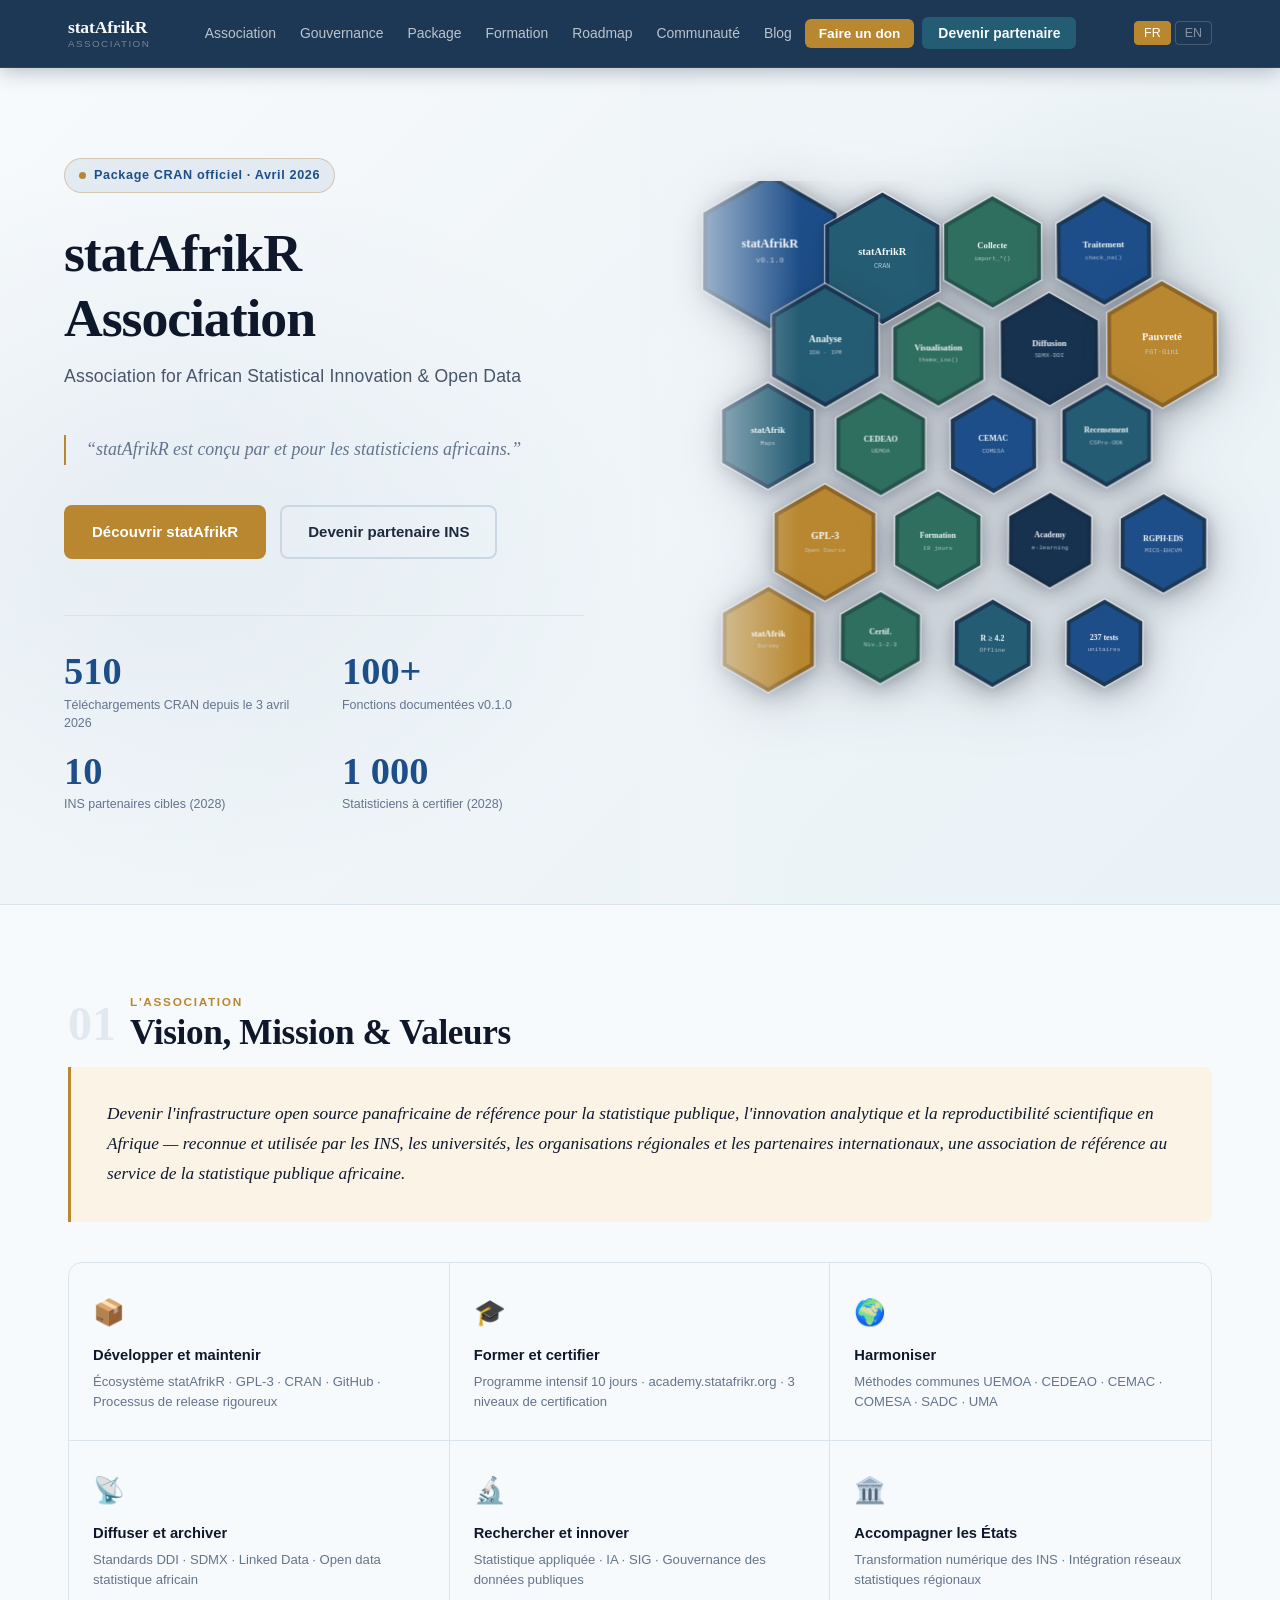
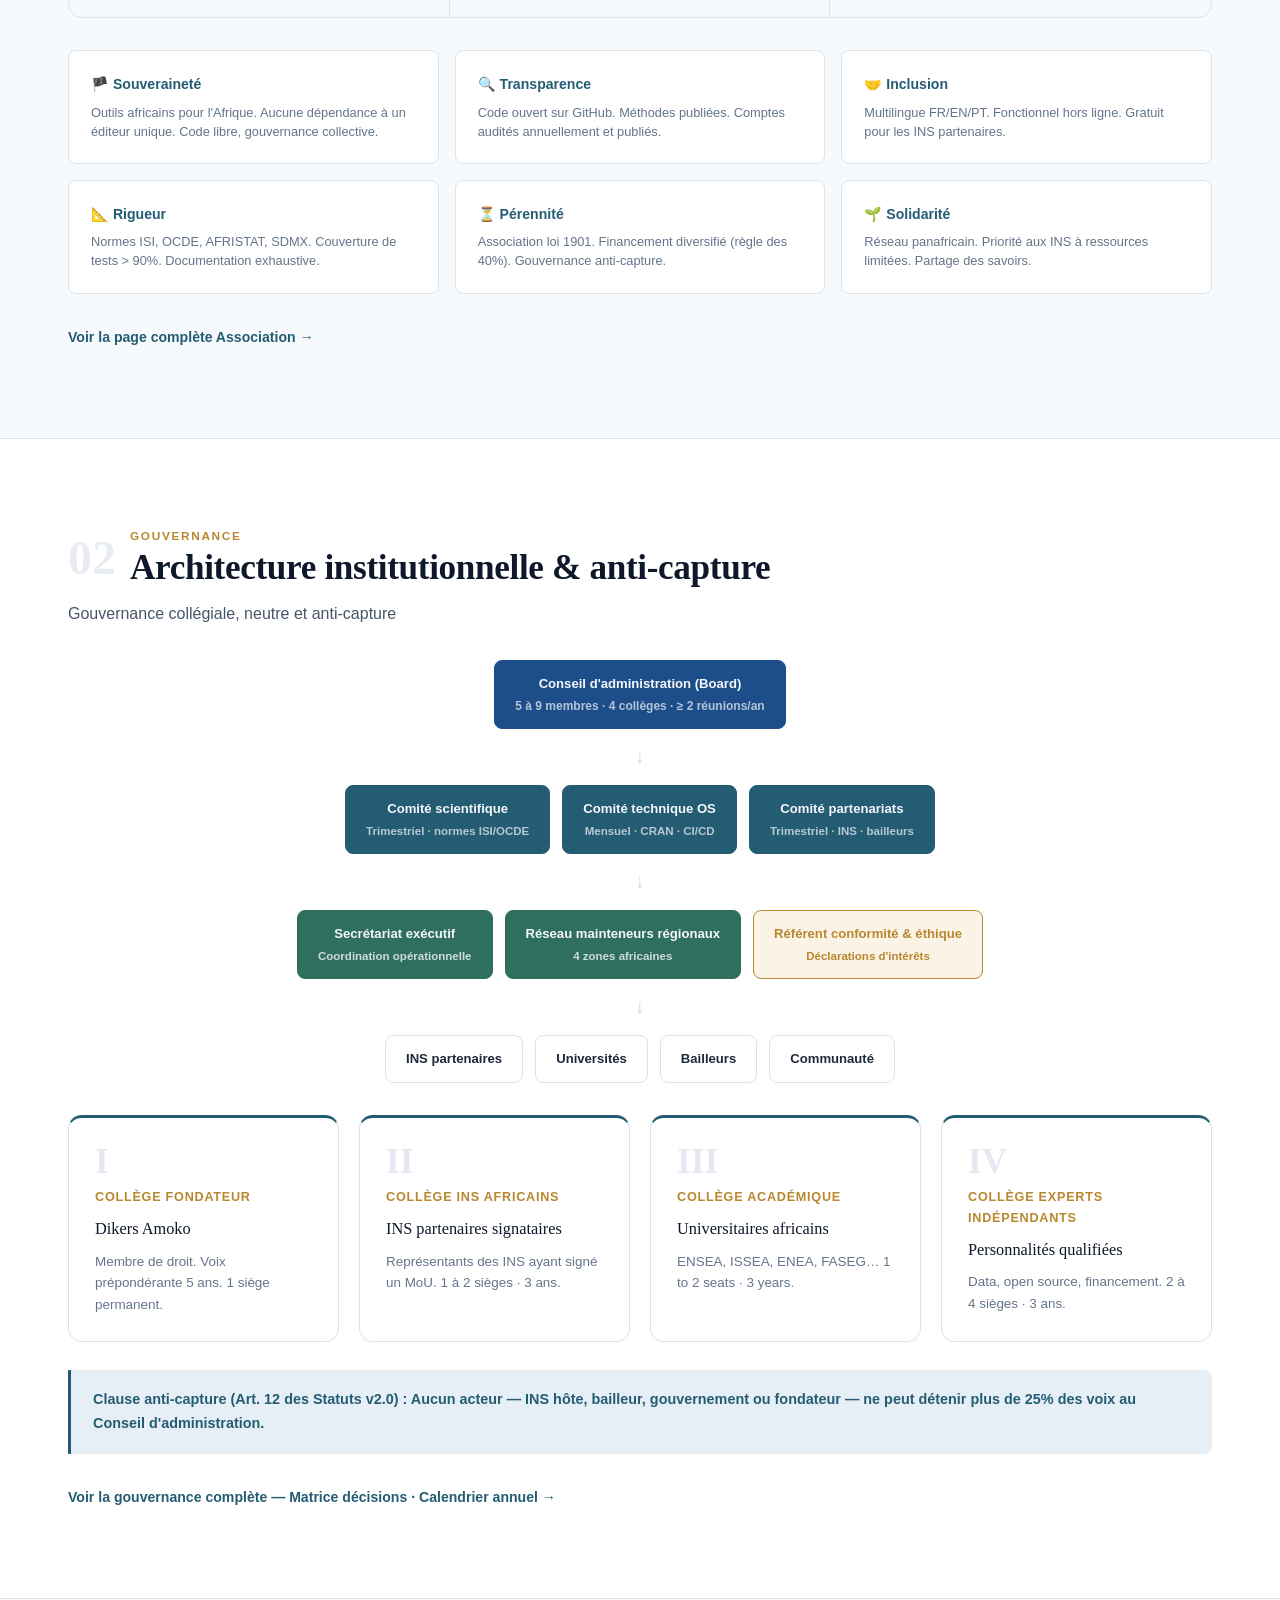
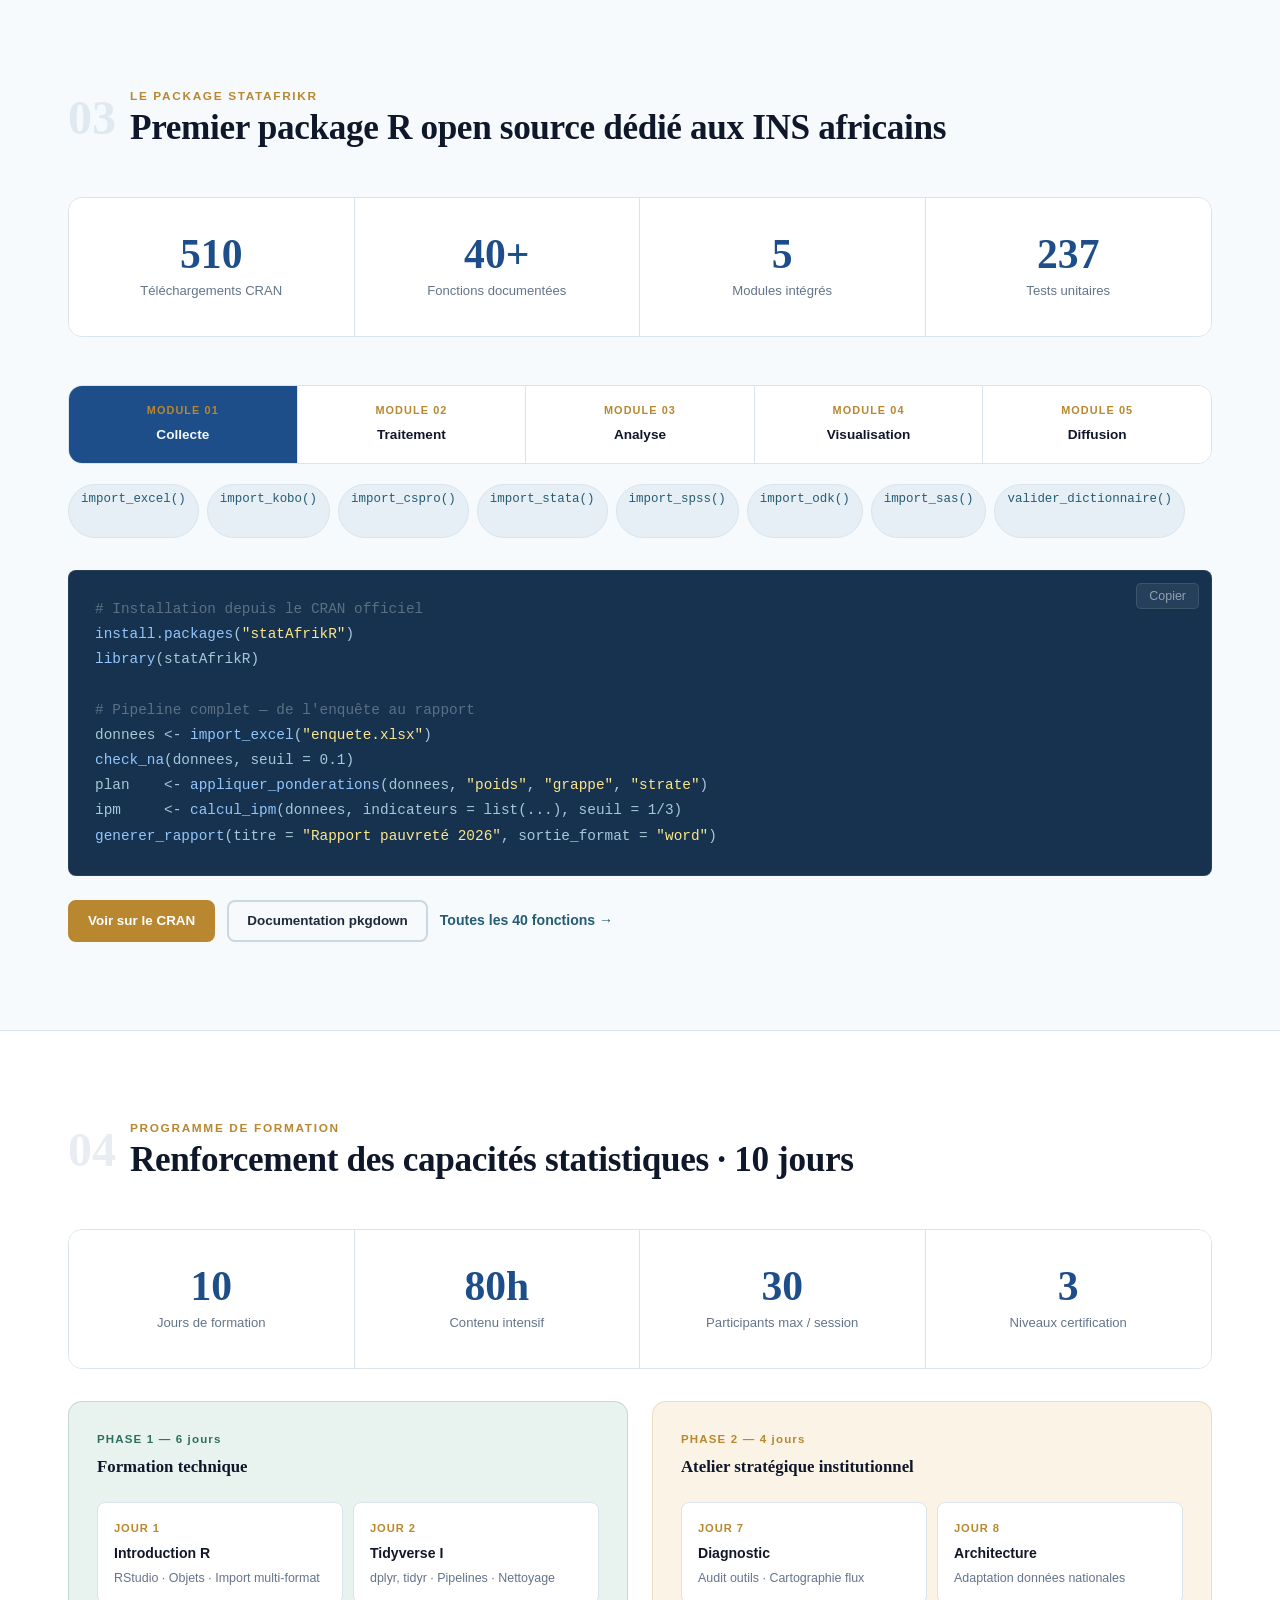
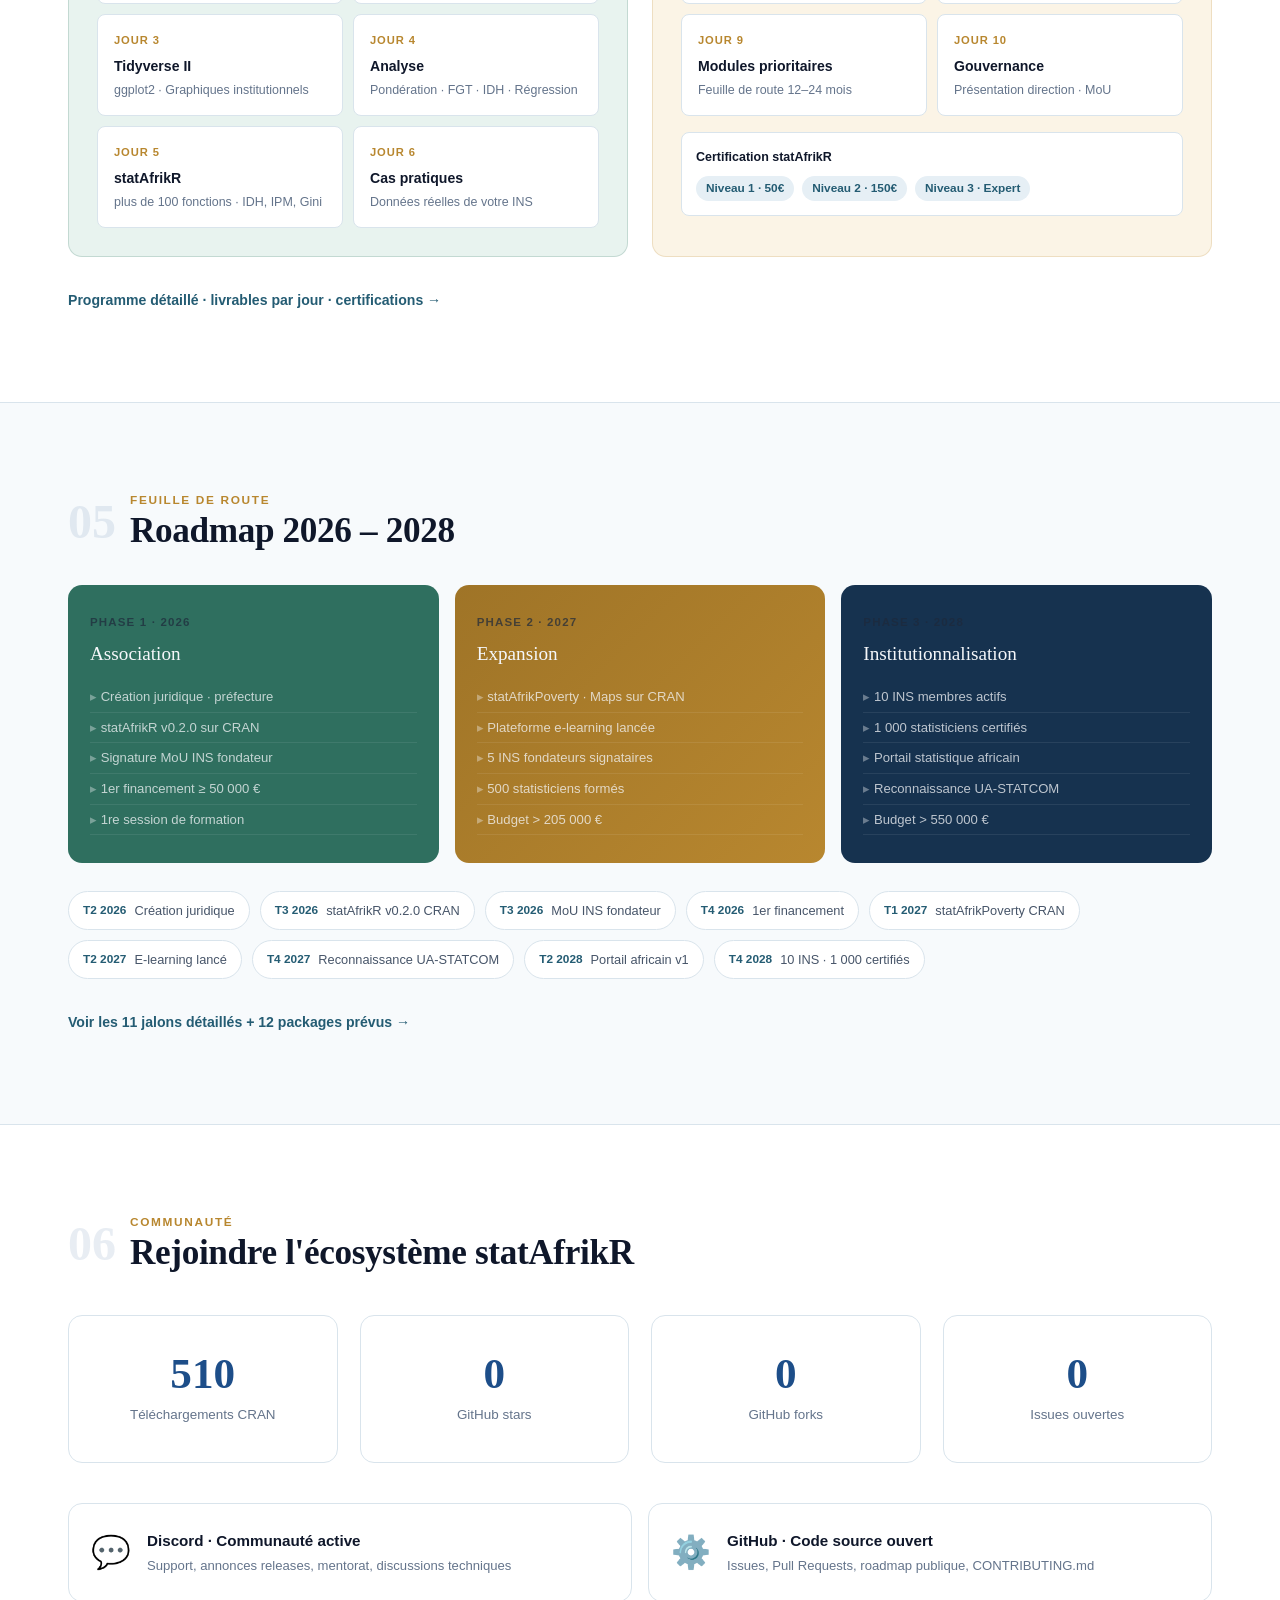
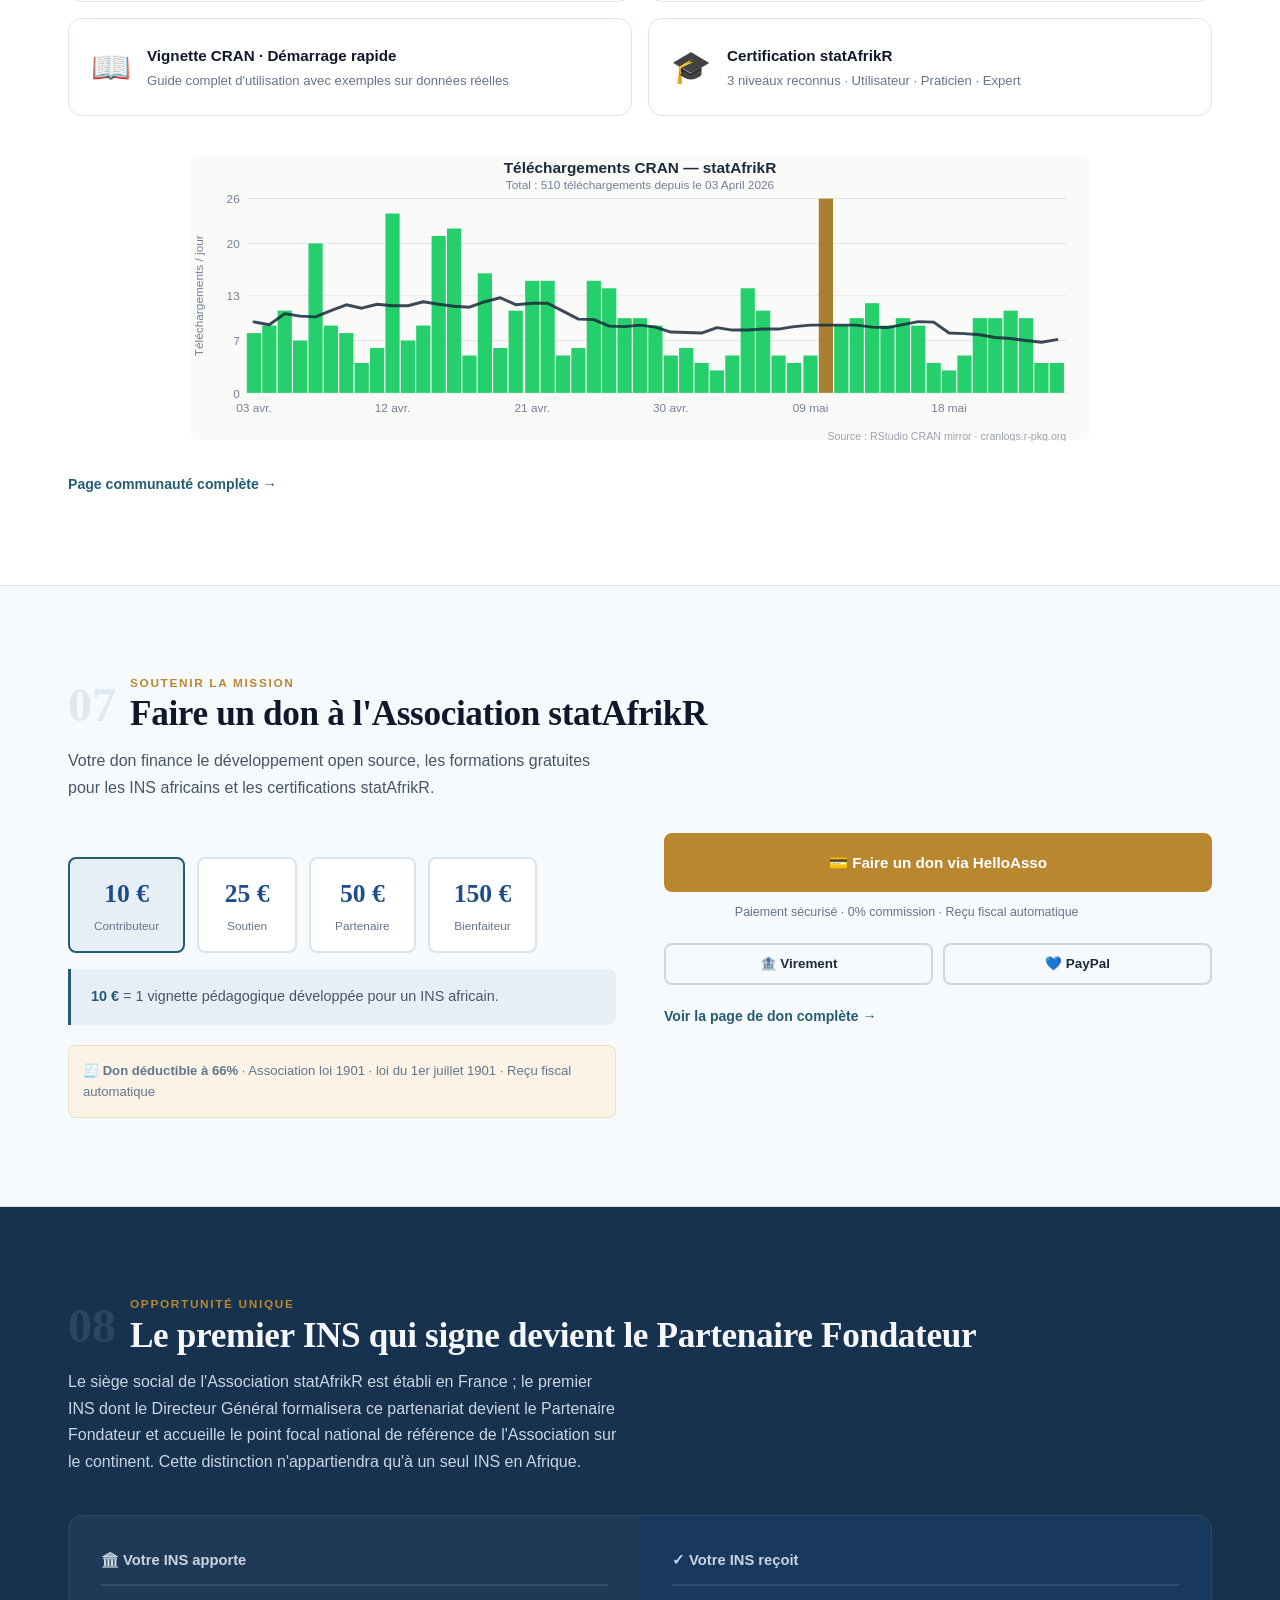
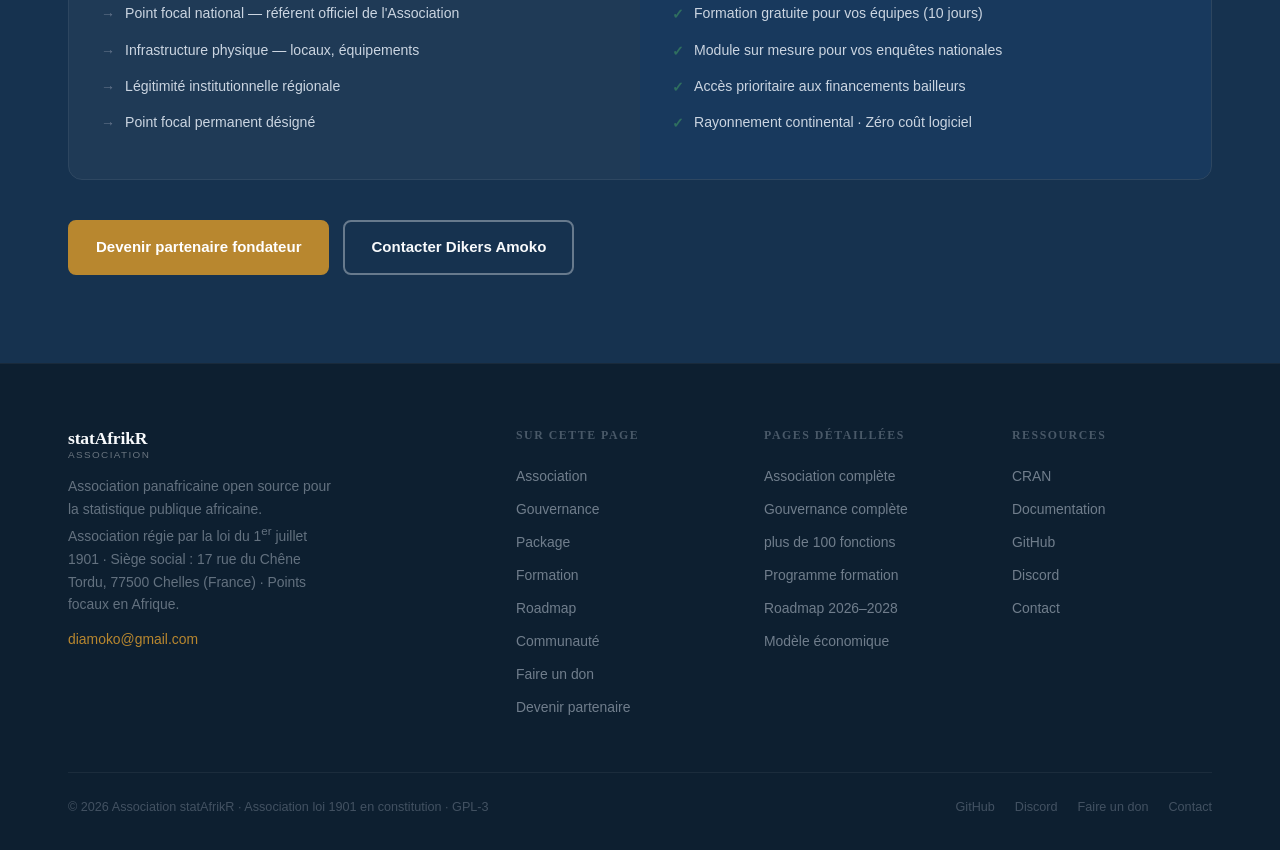
==== commit 7954d7bc: "Site v0.2.0 : CRAN, roadmap post-audit (INS-ready -> INS-validated -> INS-production)" ====
--- a/index.html
+++ b/index.html
@@ -285,8 +285,8 @@
           <div class="hero-stat-label" data-i18n="hero.stat1l">Téléchargements CRAN depuis le 3 avril 2026</div>
         </div>
         <div>
-          <div class="hero-stat-num">40</div>
-          <div class="hero-stat-label" data-i18n="hero.stat2l">Fonctions documentées v0.1.0</div>
+          <div class="hero-stat-num">100+</div>
+          <div class="hero-stat-label" data-i18n="hero.stat2l">Fonctions · v0.2.0 sur le CRAN</div>
         </div>
         <div>
           <div class="hero-stat-num">10</div>
@@ -524,7 +524,7 @@
     <div style="display:flex;gap:12px;flex-wrap:wrap;margin-top:16px;">
       <a href="https://cran.r-project.org/web/packages/statAfrikR/index.html" target="_blank" rel="noopener" class="btn btn-primary btn-sm">Voir sur le CRAN</a>
       <a href="https://damoko2004.github.io/statAfrikR/" target="_blank" rel="noopener" class="btn btn-outline btn-sm">Documentation pkgdown</a>
-      <a href="package.html" class="voir-plus" data-i18n="voir.pkg" style="margin-top:0;align-self:center;">Toutes les 40 fonctions →</a>
+      <a href="package.html" class="voir-plus" data-i18n="voir.pkg" style="margin-top:0;align-self:center;">Toutes les fonctions →</a>
     </div>
   </div>
 </section>
@@ -561,7 +561,7 @@
           <div class="jour-card"><div class="jour-num">JOUR 2</div><div class="jour-title" data-i18n="form.j2.t">Tidyverse I</div><div class="jour-desc" lang="fr">dplyr, tidyr · Pipelines · Nettoyage</div><div class="jour-desc" lang="en">dplyr, tidyr · Pipelines · Cleaning</div></div>
           <div class="jour-card"><div class="jour-num">JOUR 3</div><div class="jour-title" data-i18n="form.j3.t">Tidyverse II</div><div class="jour-desc" lang="fr">ggplot2 · Graphiques institutionnels</div><div class="jour-desc" lang="en">ggplot2 · Institutional charts</div></div>
           <div class="jour-card"><div class="jour-num">JOUR 4</div><div class="jour-title" data-i18n="form.j4.t">Analyse</div><div class="jour-desc" lang="fr">Pondération · FGT · IDH · Régression</div><div class="jour-desc" lang="en">Weighting · FGT · HDI · Regression</div></div>
-          <div class="jour-card"><div class="jour-num">JOUR 5</div><div class="jour-title" data-i18n="form.j5.t">statAfrikR</div><div class="jour-desc" lang="fr">40 fonctions · IDH, IPM, Gini</div><div class="jour-desc" lang="en">40 functions · HDI, MPI, Gini</div></div>
+          <div class="jour-card"><div class="jour-num">JOUR 5</div><div class="jour-title" data-i18n="form.j5.t">statAfrikR</div><div class="jour-desc" lang="fr">plus de 100 fonctions · IDH, IPM, Gini</div><div class="jour-desc" lang="en">100+ functions · HDI, MPI, Gini</div></div>
           <div class="jour-card"><div class="jour-num">JOUR 6</div><div class="jour-title" data-i18n="form.j6.t">Cas pratiques</div><div class="jour-desc" lang="fr">Données réelles de votre INS</div><div class="jour-desc" lang="en">Your NSO's real data</div></div>
         </div>
       </div>
@@ -673,7 +673,7 @@
     </div>
 
     <div class="stats-grid fade-in">
-      <div class="stat-card"><div class="stat-num cran-total-val">510+</div><div class="stat-label">Téléchargements CRAN</div></div>
+      <div class="stat-card"><div class="stat-num cran-total-val">1 147</div><div class="stat-label">Téléchargements CRAN</div></div>
       <div class="stat-card"><div class="stat-num" id="gh-stars">—</div><div class="stat-label">GitHub stars</div></div>
       <div class="stat-card"><div class="stat-num" id="gh-forks">—</div><div class="stat-label">GitHub forks</div></div>
       <div class="stat-card"><div class="stat-num" id="gh-issues">—</div><div class="stat-label">Issues ouvertes</div></div>
@@ -825,7 +825,7 @@
         <h4>Pages détaillées</h4>
         <a href="association.html">Association complète</a>
         <a href="gouvernance.html">Gouvernance complète</a>
-        <a href="package.html">40 fonctions</a>
+        <a href="package.html">plus de 100 fonctions</a>
         <a href="formation.html">Programme formation</a>
         <a href="roadmap.html">Roadmap 2026–2028</a>
         <a href="financement.html">Modèle économique</a>
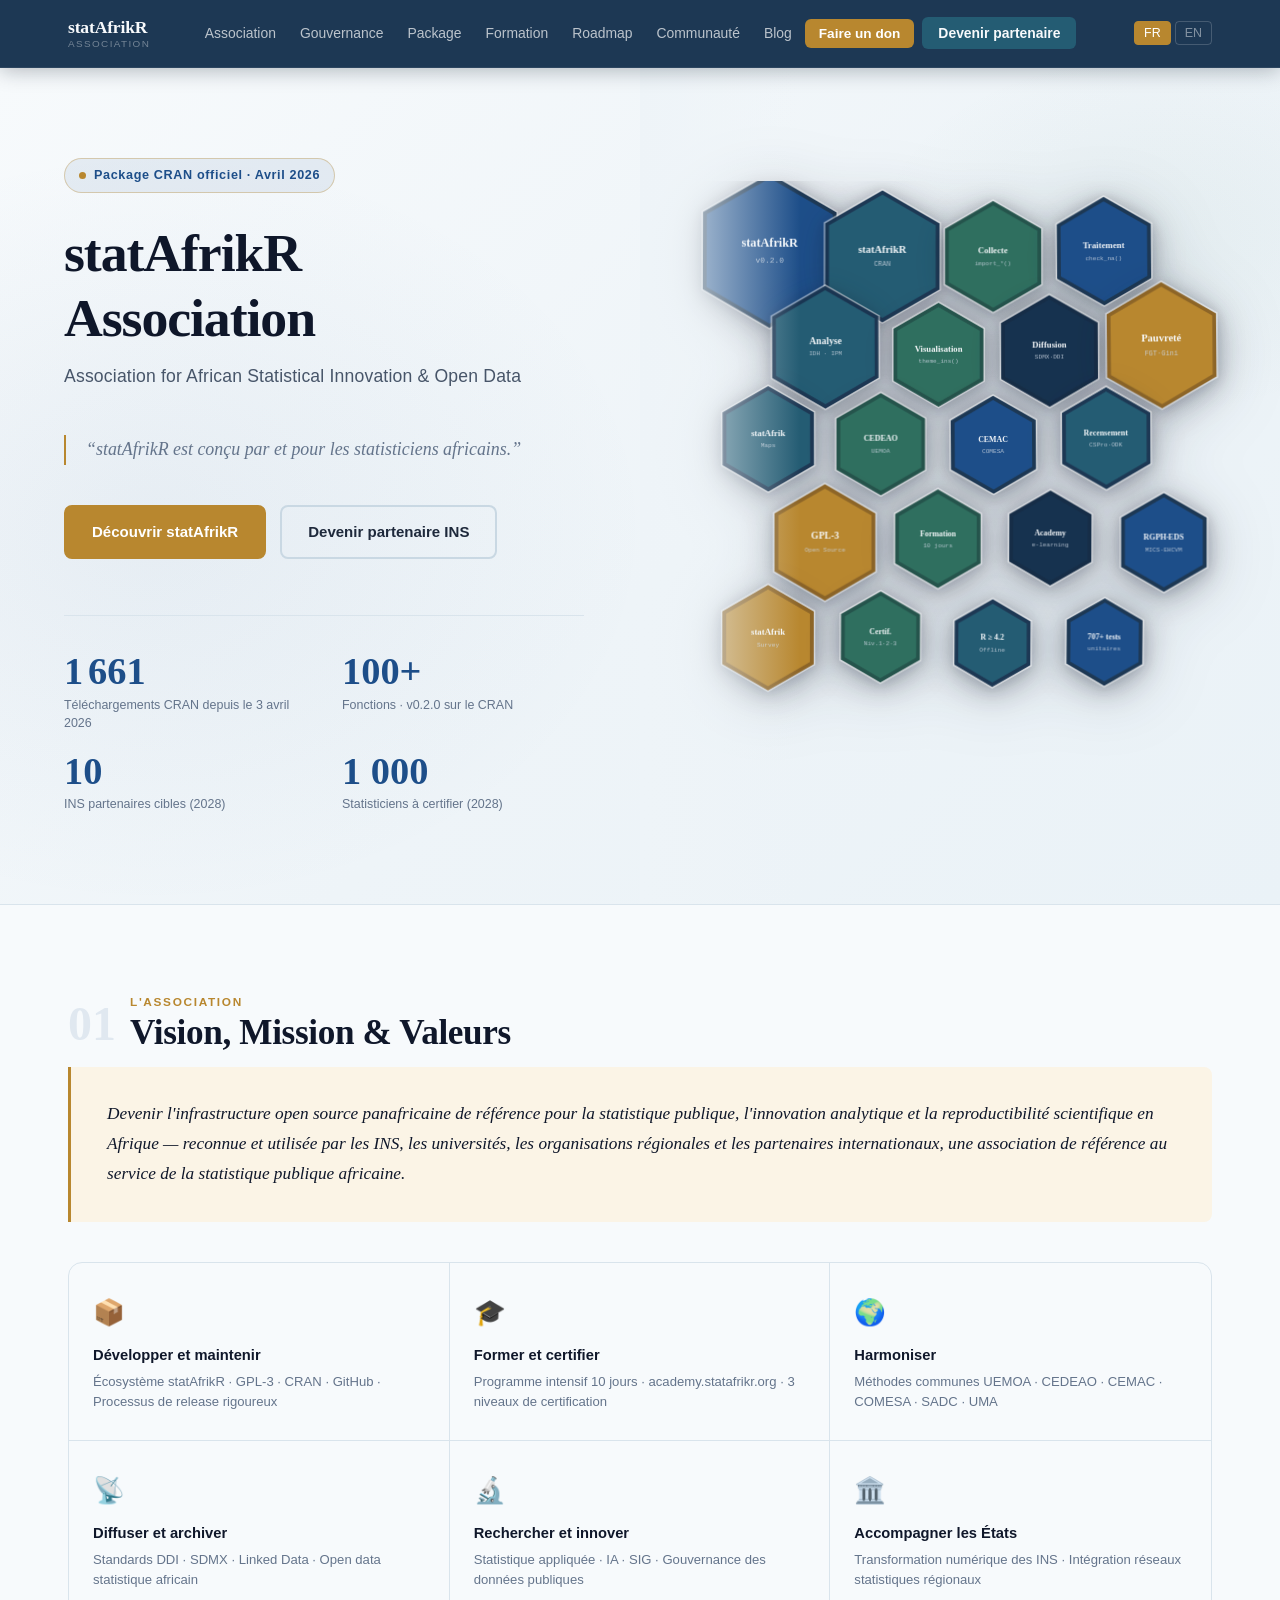
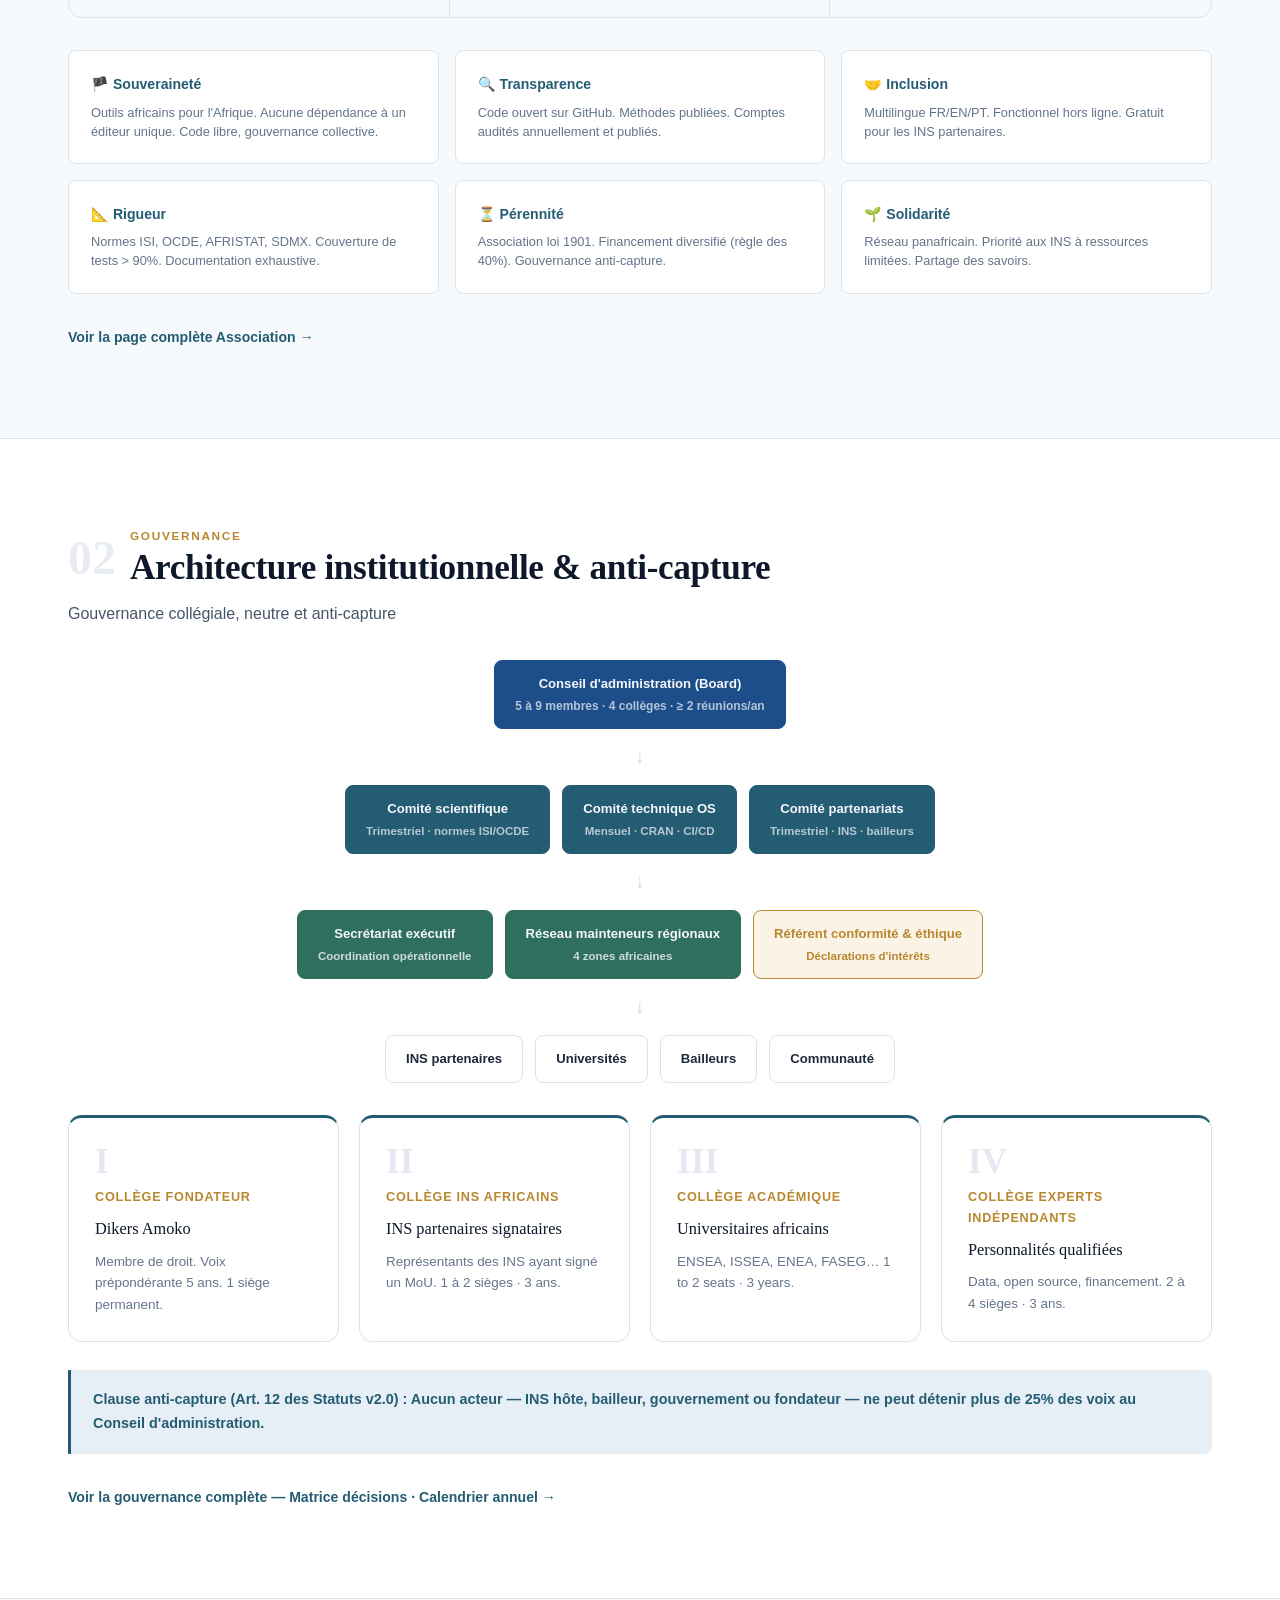
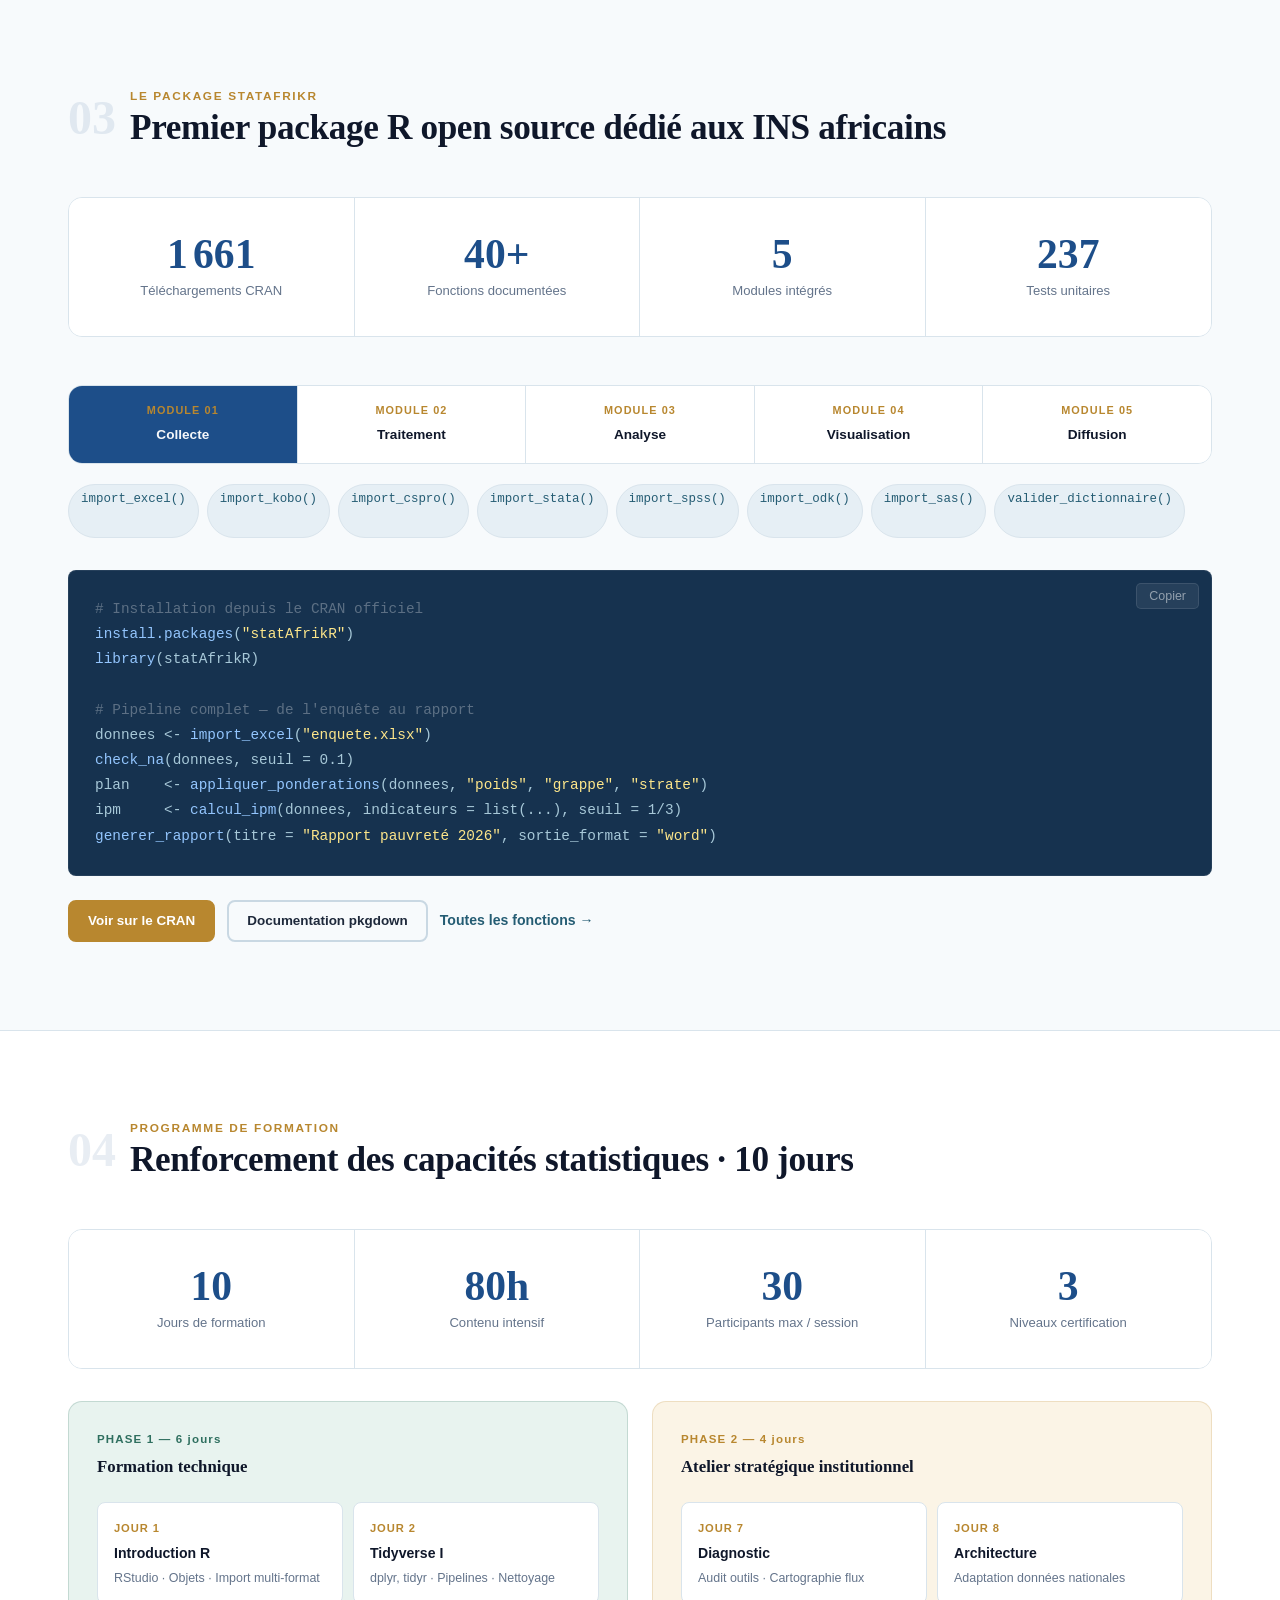
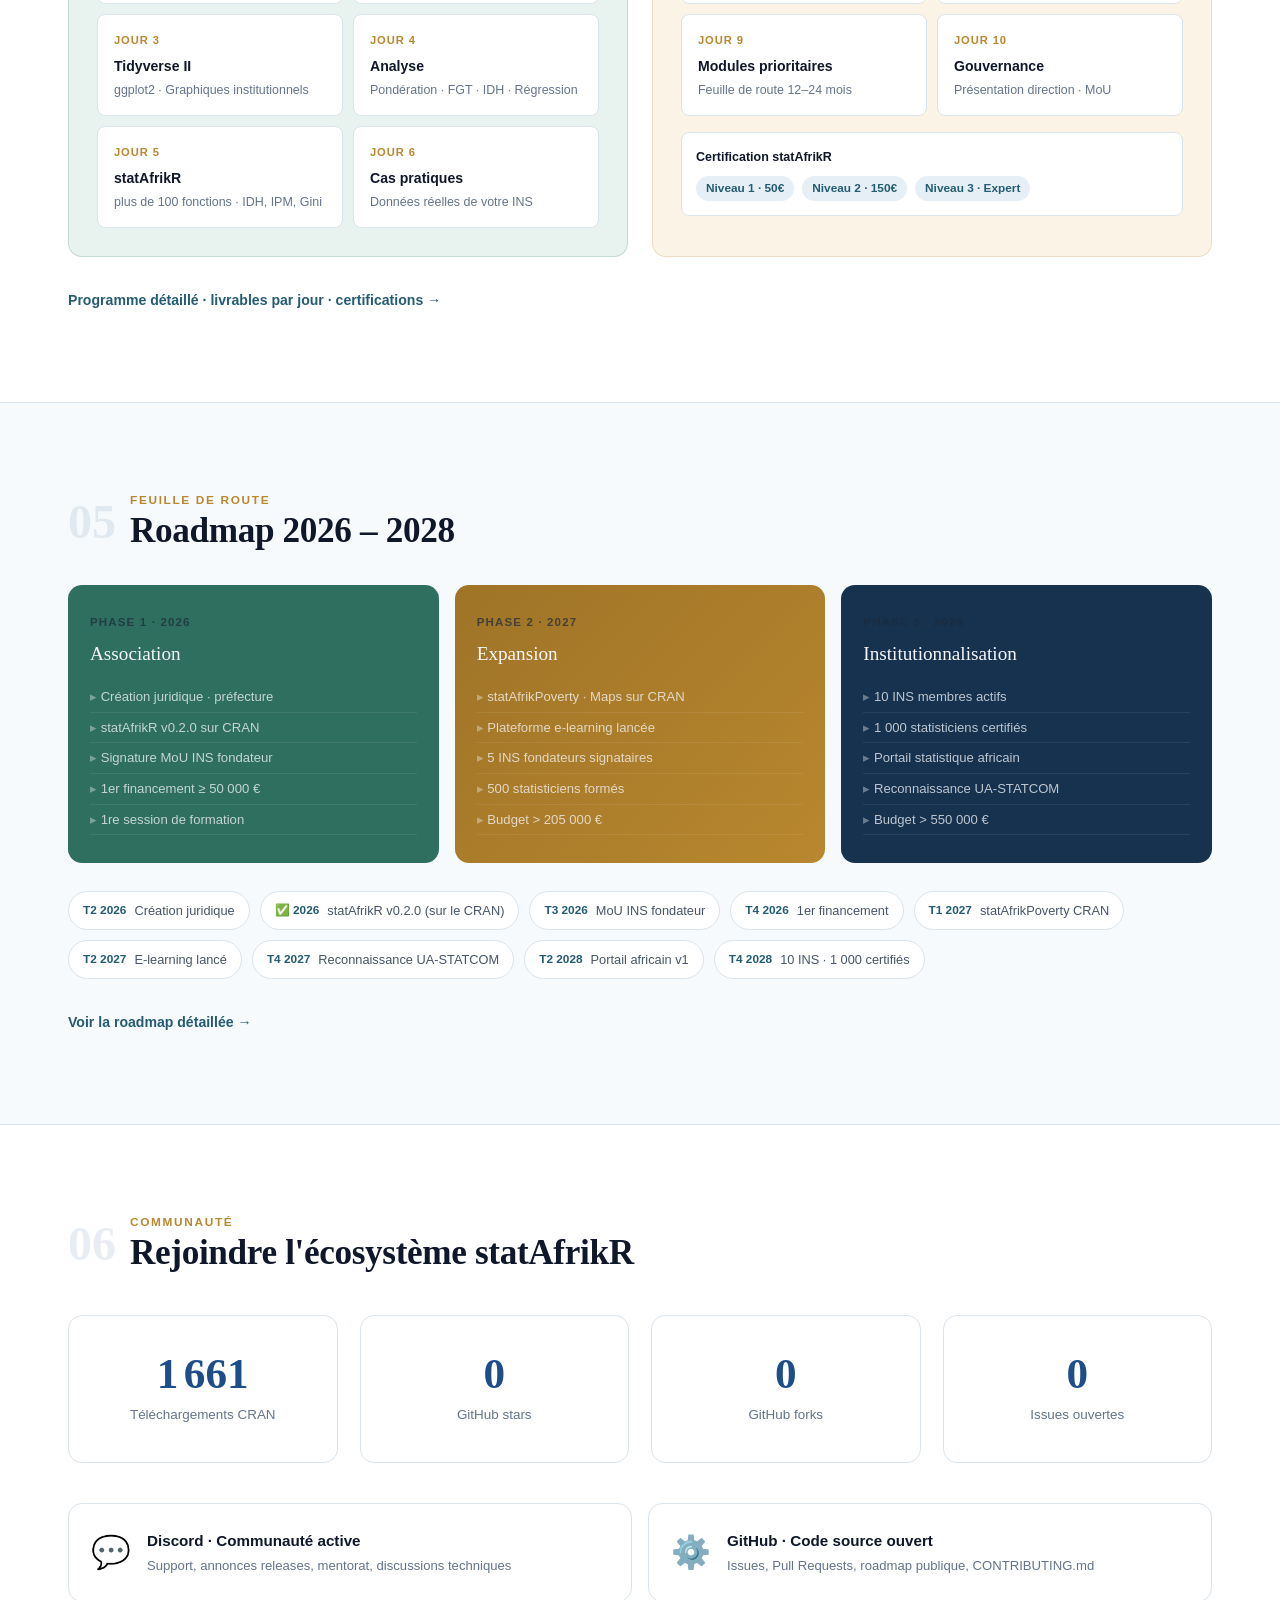
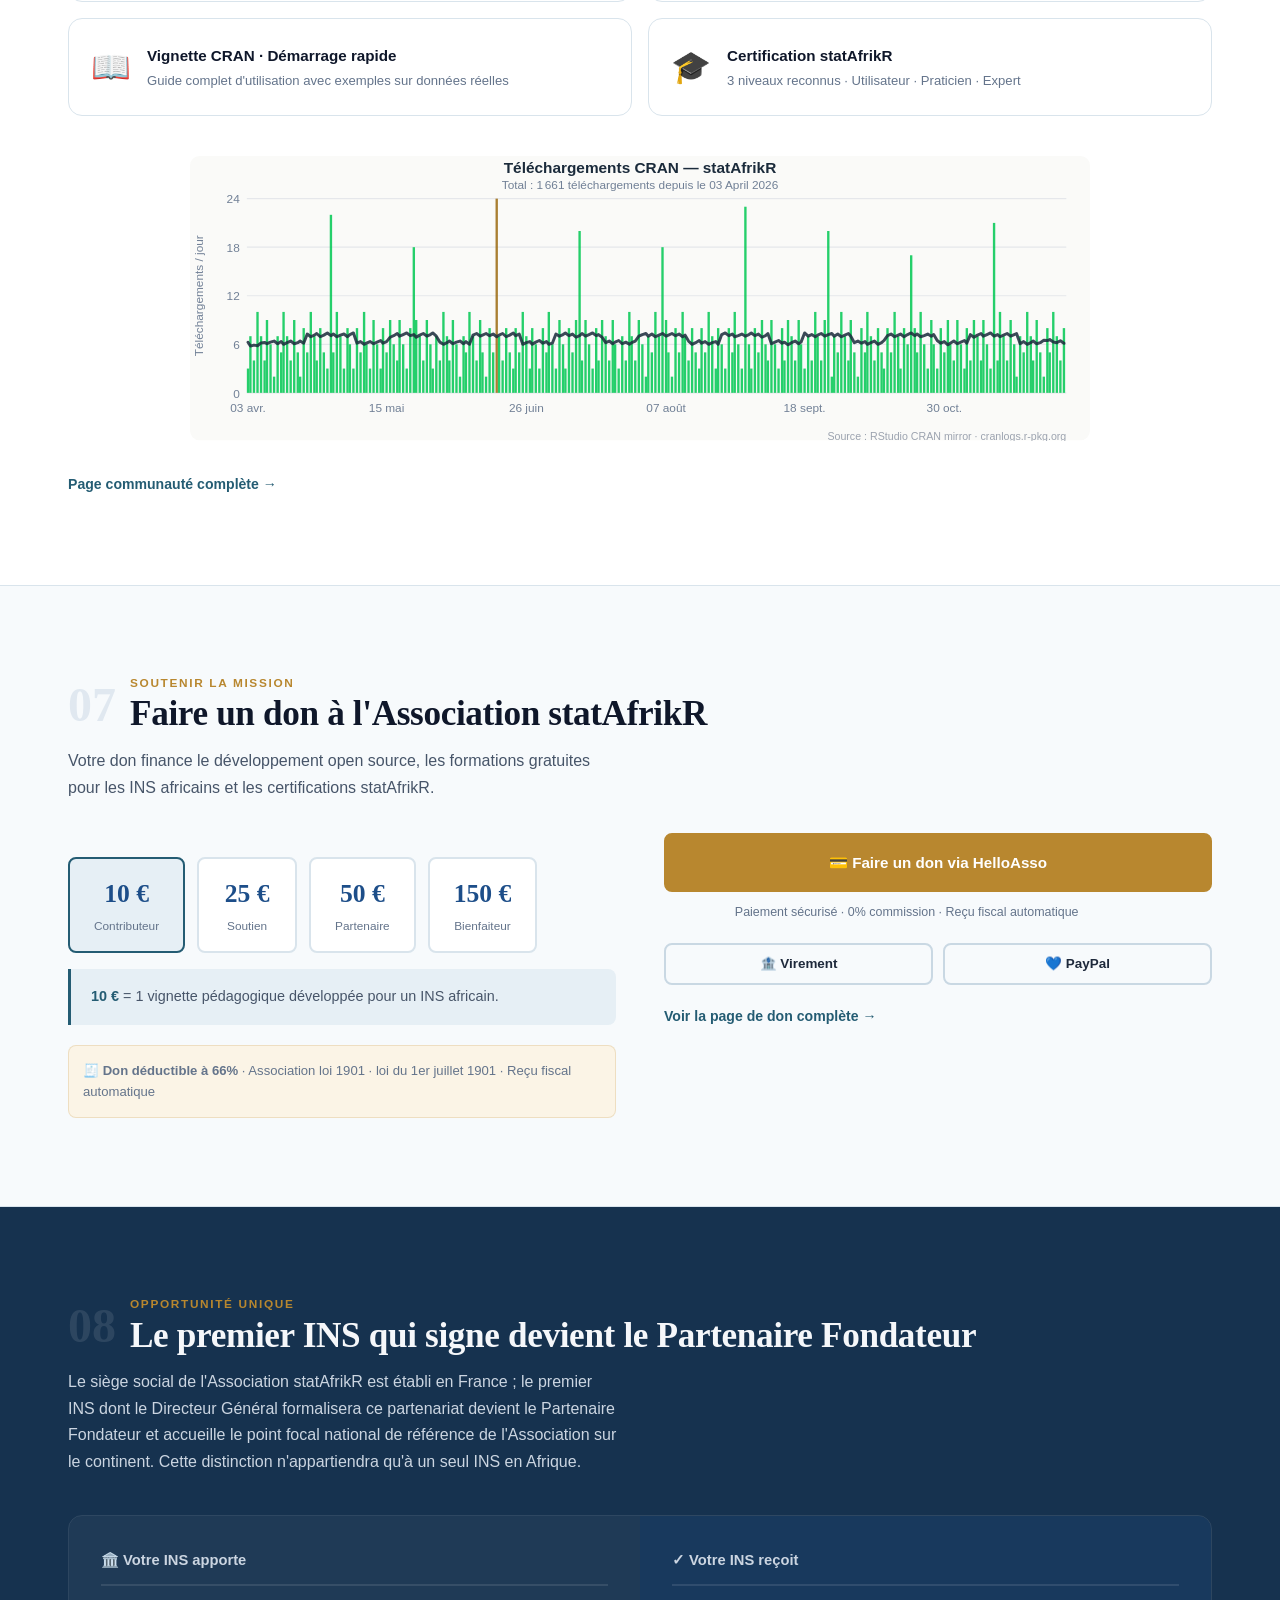
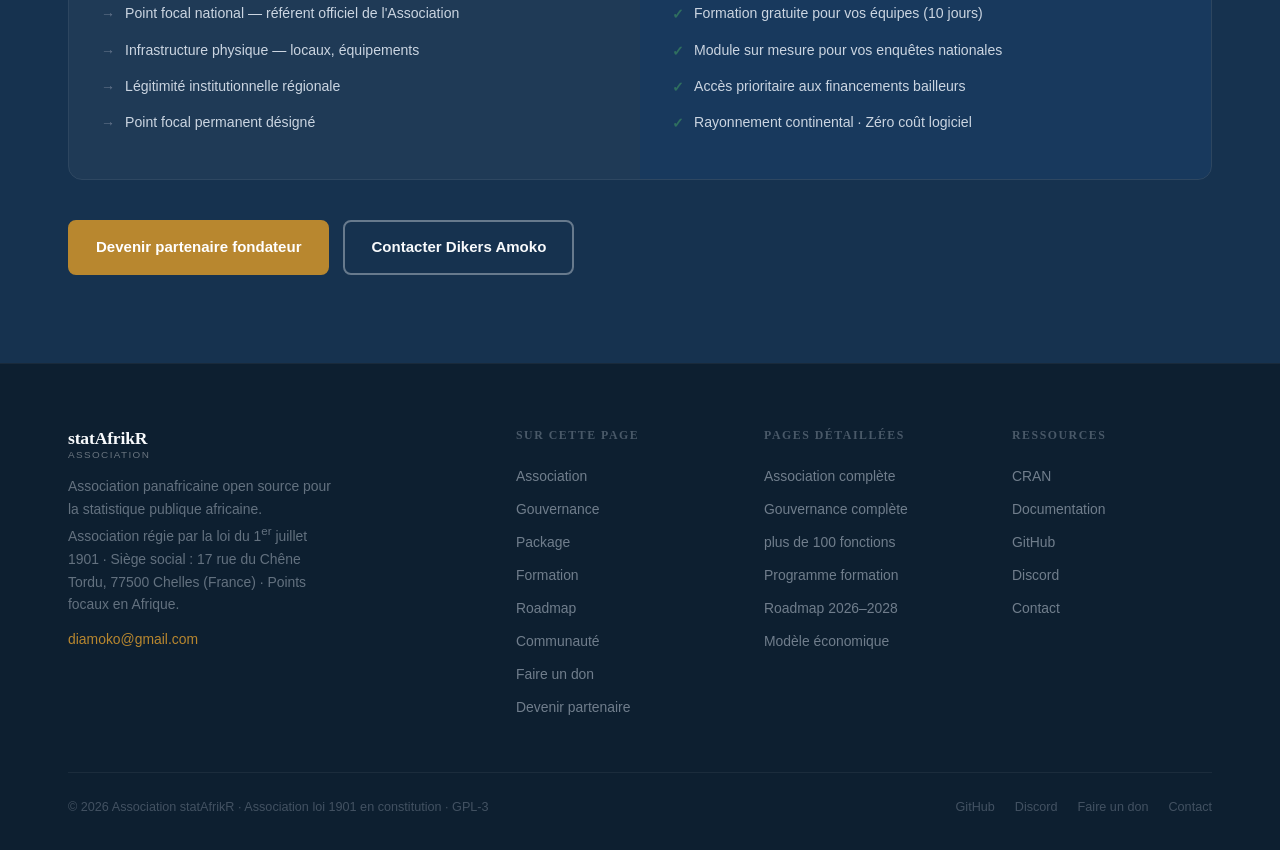
==== commit 01c6d300: "Fix affichage v0.2.0 : i18n, stats fallback dynamique, hero SVG" ====
--- a/index.html
+++ b/index.html
@@ -643,7 +643,7 @@
 
     <div class="jalons fade-in">
       <div class="jalon"><span class="jalon-date">T2 2026</span><span class="jalon-text" lang="fr">Création juridique</span><span class="jalon-text" lang="en">Legal creation</span></div>
-      <div class="jalon"><span class="jalon-date">T3 2026</span><span class="jalon-text" lang="fr">statAfrikR v0.2.0 CRAN</span><span class="jalon-text" lang="en">statAfrikR v0.2.0 CRAN</span></div>
+      <div class="jalon"><span class="jalon-date">✅ 2026</span><span class="jalon-text" lang="fr">statAfrikR v0.2.0 (sur le CRAN)</span><span class="jalon-text" lang="en">statAfrikR v0.2.0 (on CRAN)</span></div>
       <div class="jalon"><span class="jalon-date">T3 2026</span><span class="jalon-text" lang="fr">MoU INS fondateur</span><span class="jalon-text" lang="en">Founding NSO MoU</span></div>
       <div class="jalon"><span class="jalon-date">T4 2026</span><span class="jalon-text" lang="fr">1er financement</span><span class="jalon-text" lang="en">1st funding</span></div>
       <div class="jalon"><span class="jalon-date">T1 2027</span><span class="jalon-text" lang="fr">statAfrikPoverty CRAN</span><span class="jalon-text" lang="en">statAfrikPoverty CRAN</span></div>
@@ -653,7 +653,7 @@
       <div class="jalon"><span class="jalon-date">T4 2028</span><span class="jalon-text" lang="fr">10 INS · 1 000 certifiés</span><span class="jalon-text" lang="en">10 NSOs · 1,000 certified</span></div>
     </div>
 
-    <a href="roadmap.html" class="voir-plus" data-i18n="voir.rm">Voir les 11 jalons détaillés + 12 packages prévus →</a>
+    <a href="roadmap.html" class="voir-plus" data-i18n="voir.rm">Voir la roadmap détaillée →</a>
   </div>
 </section>
 
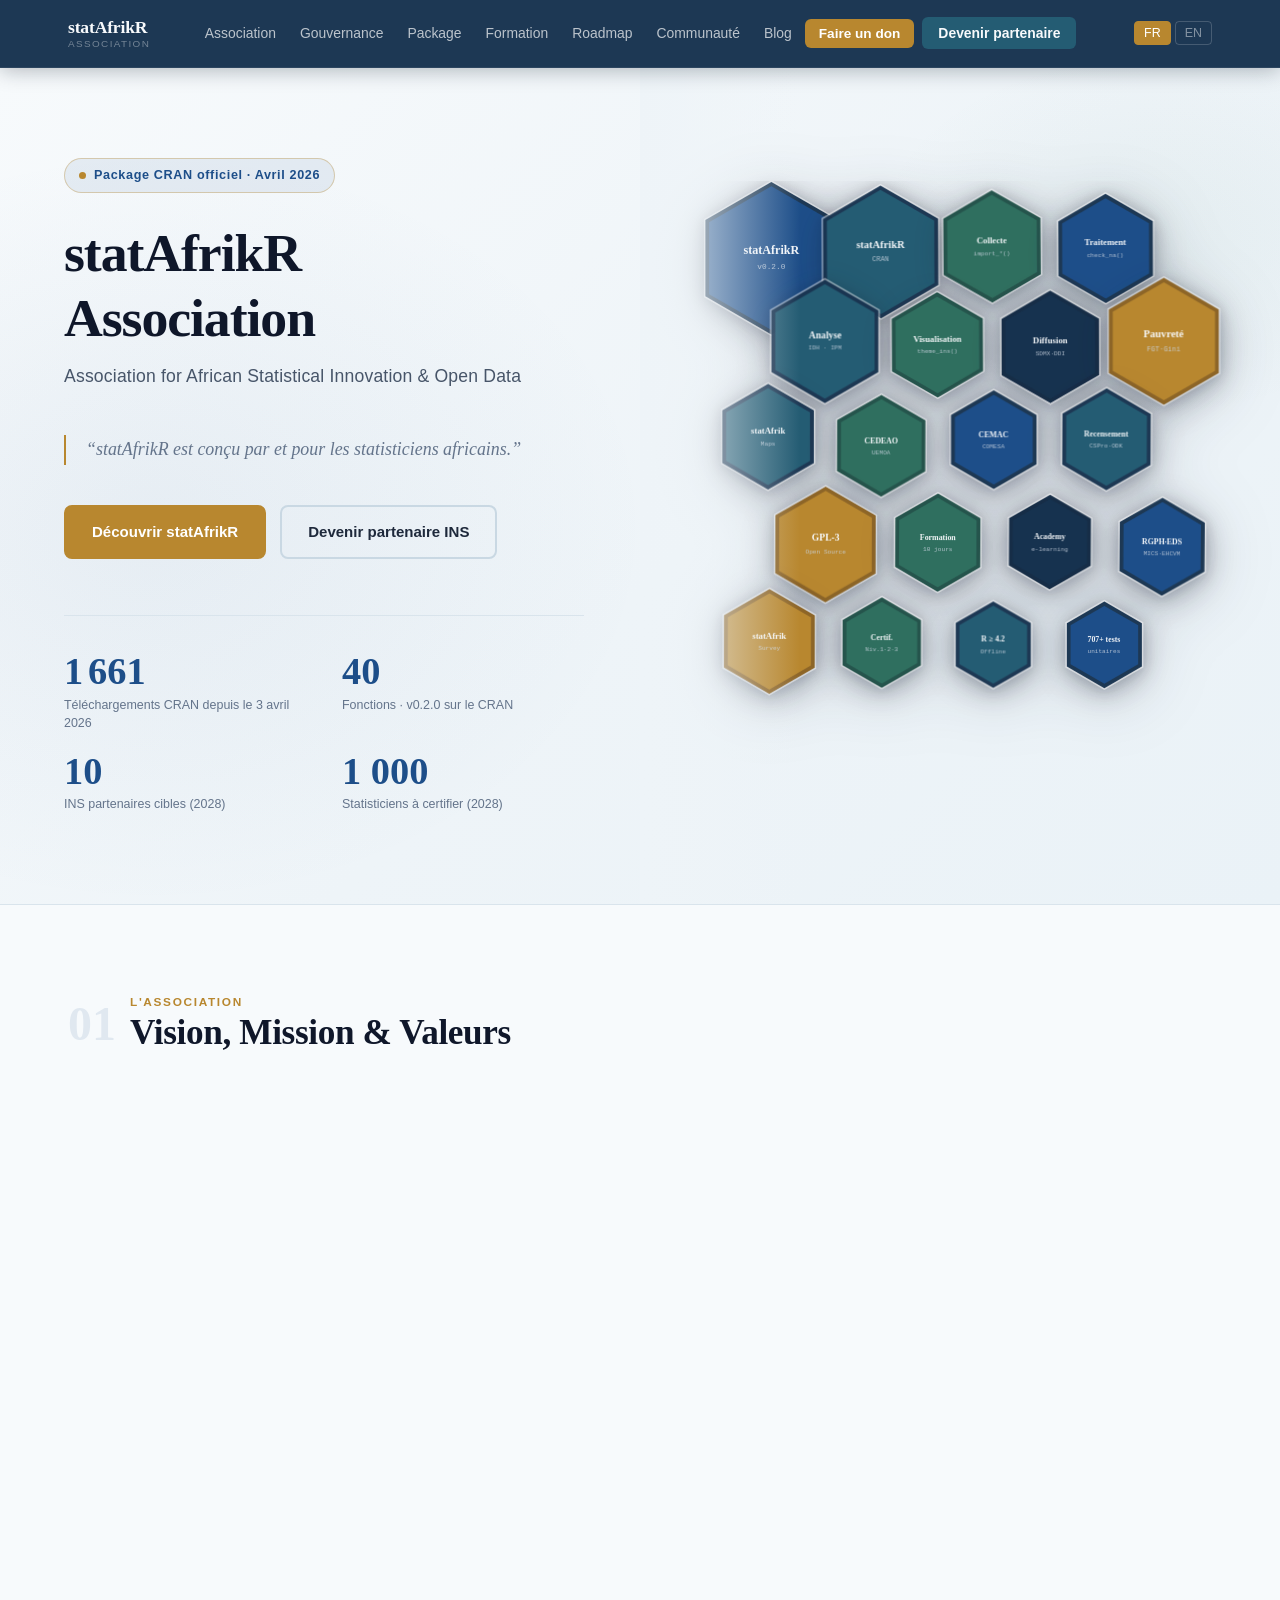
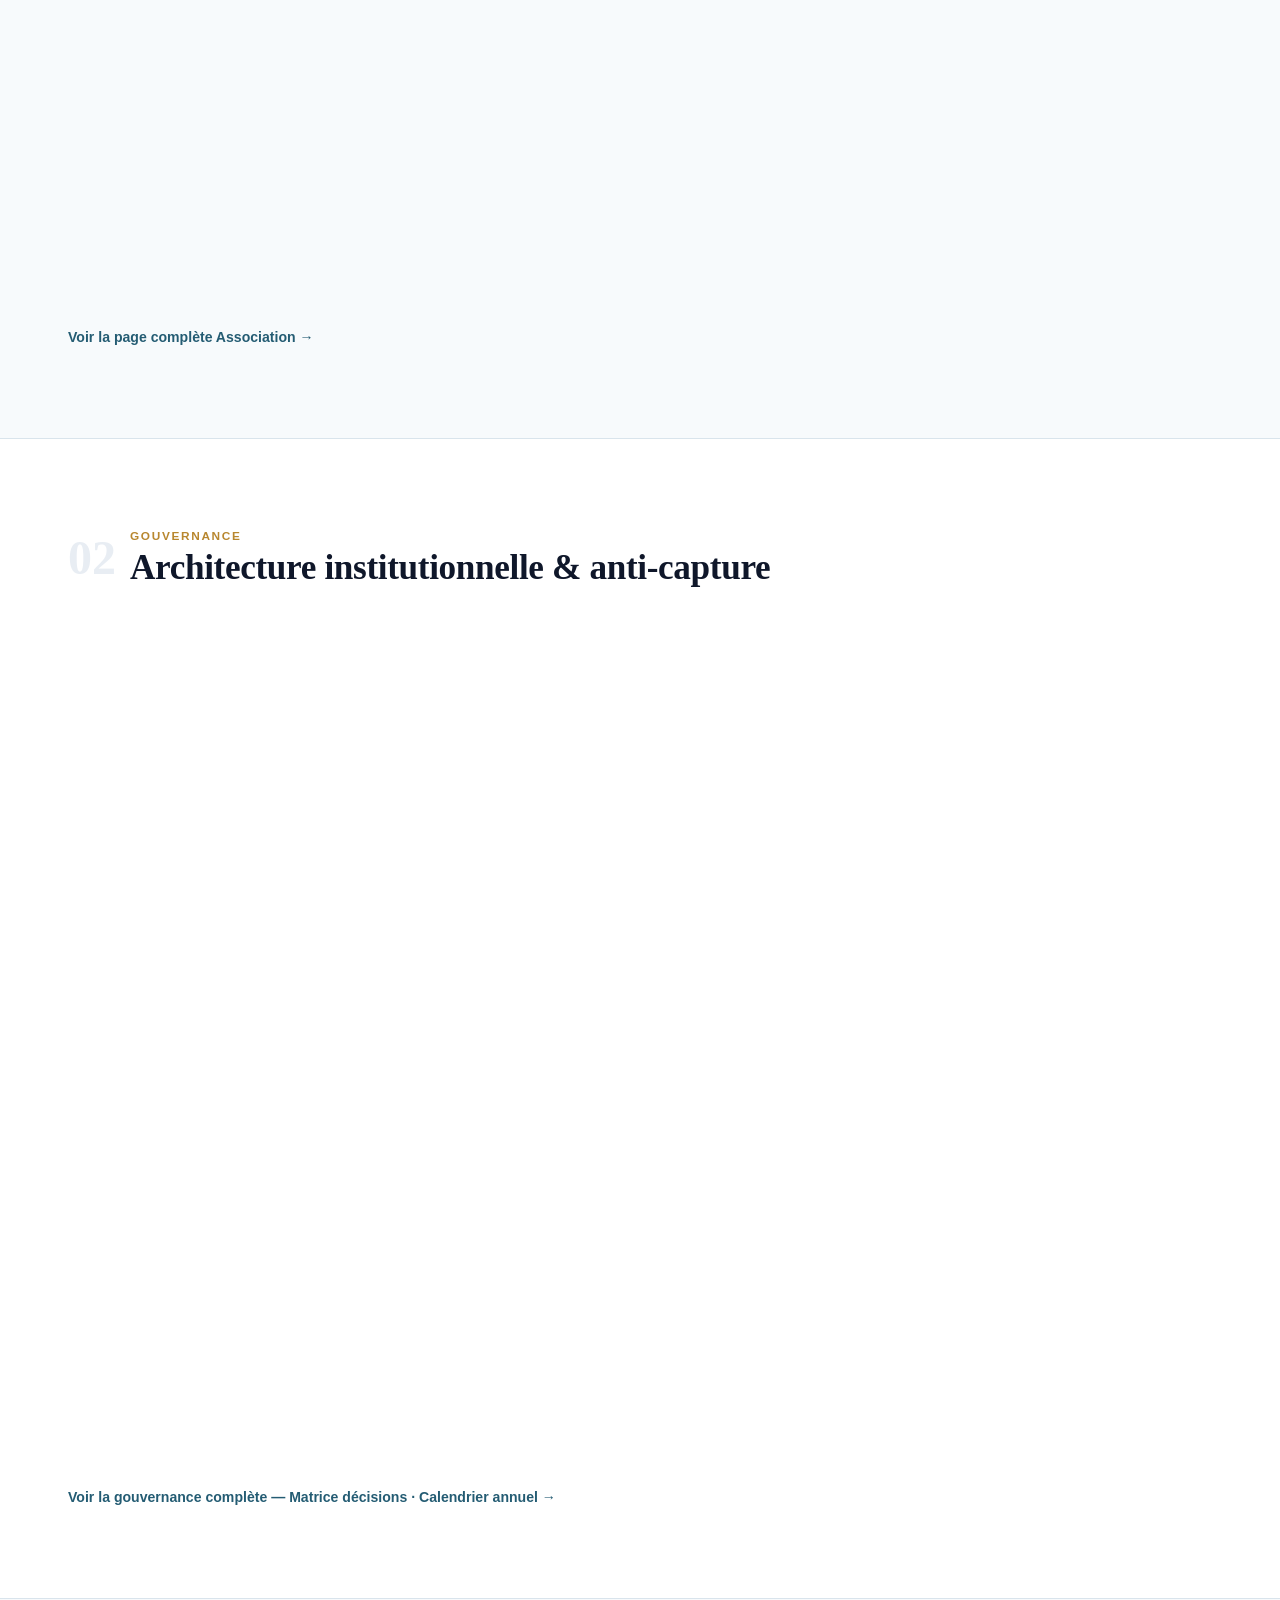
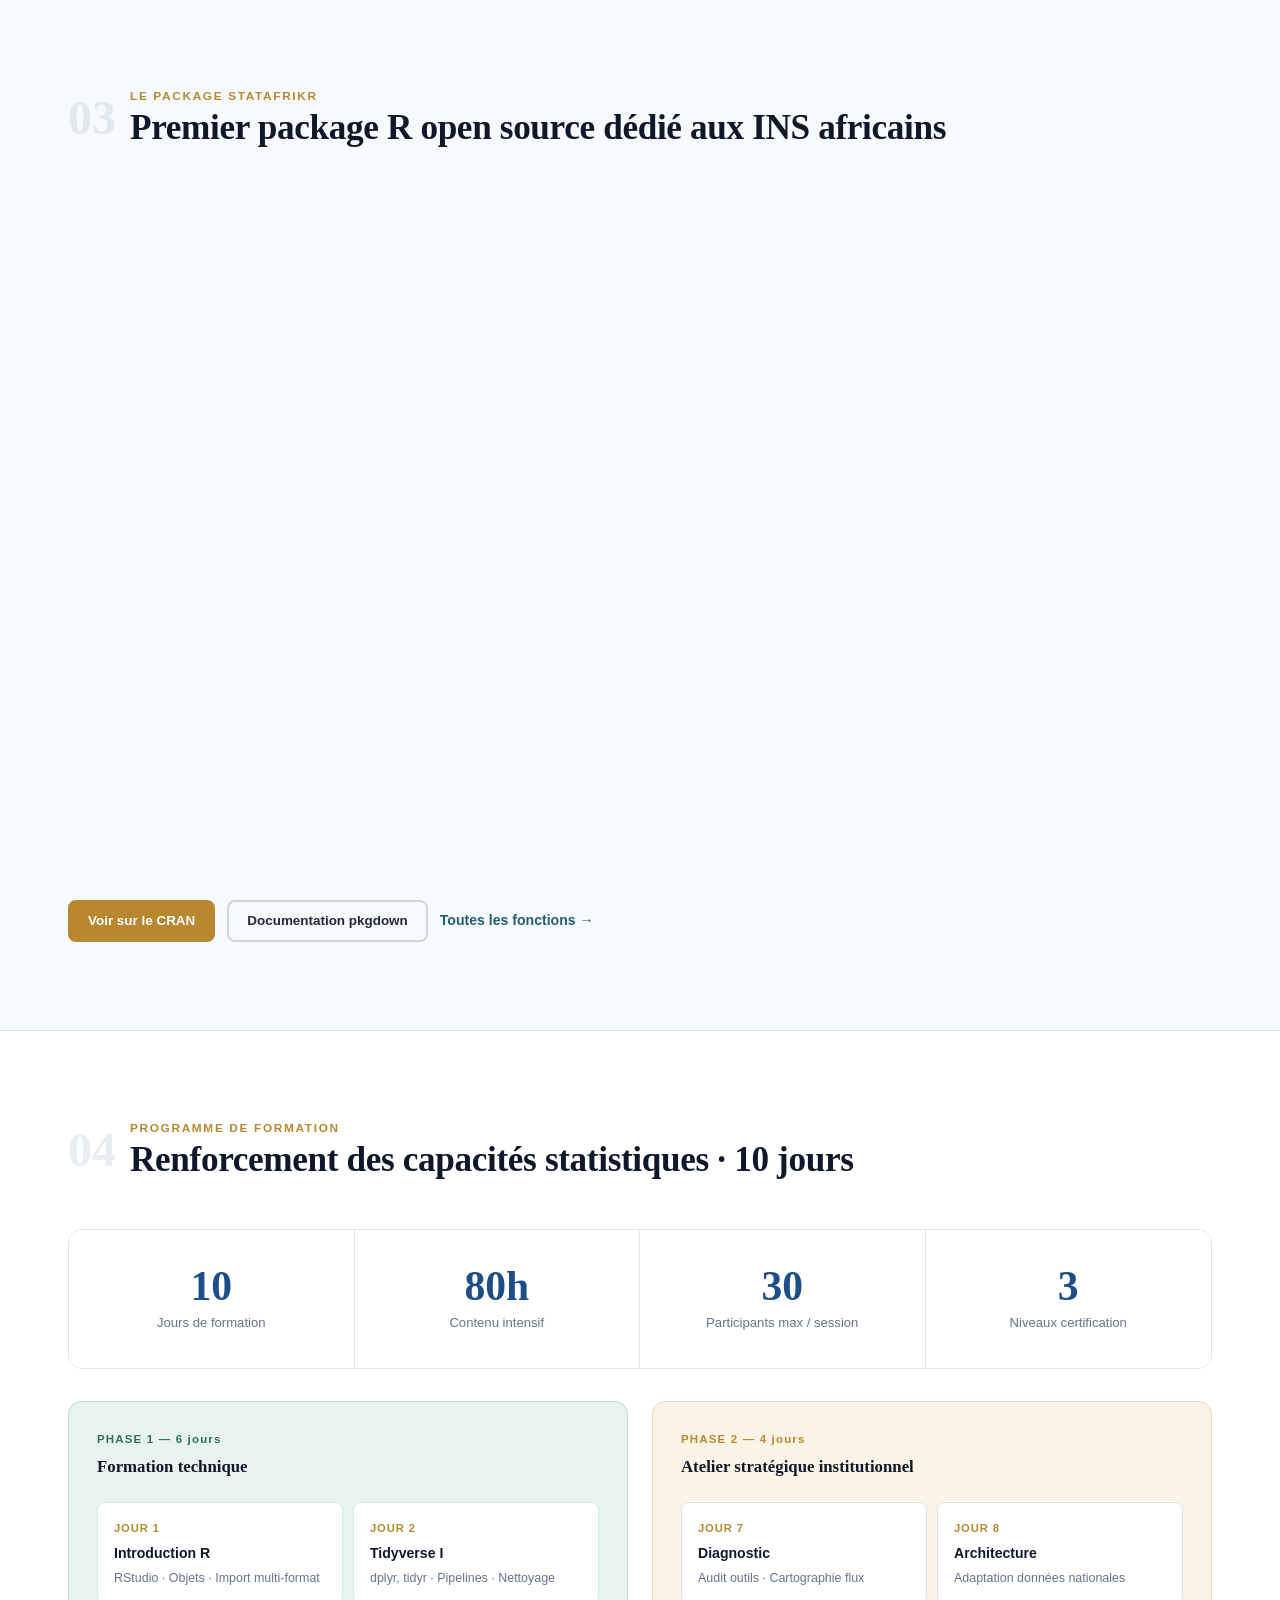
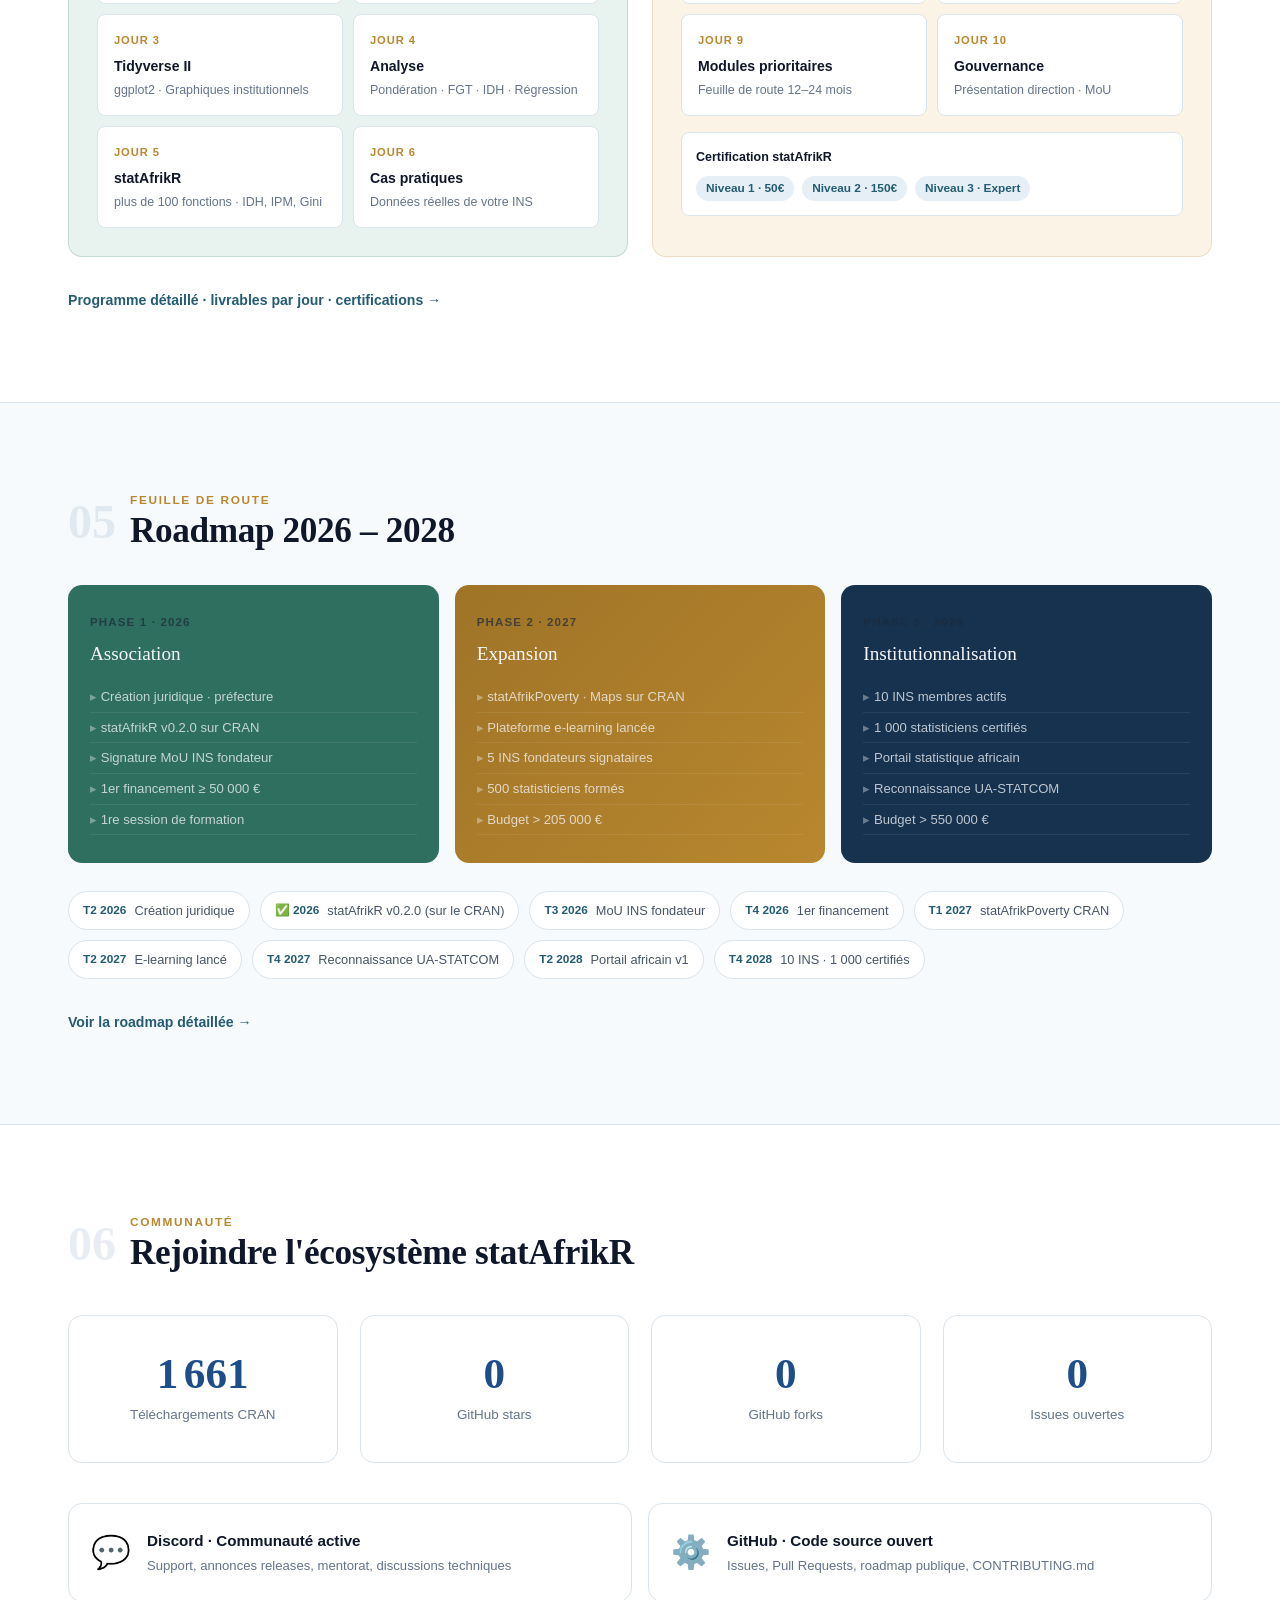
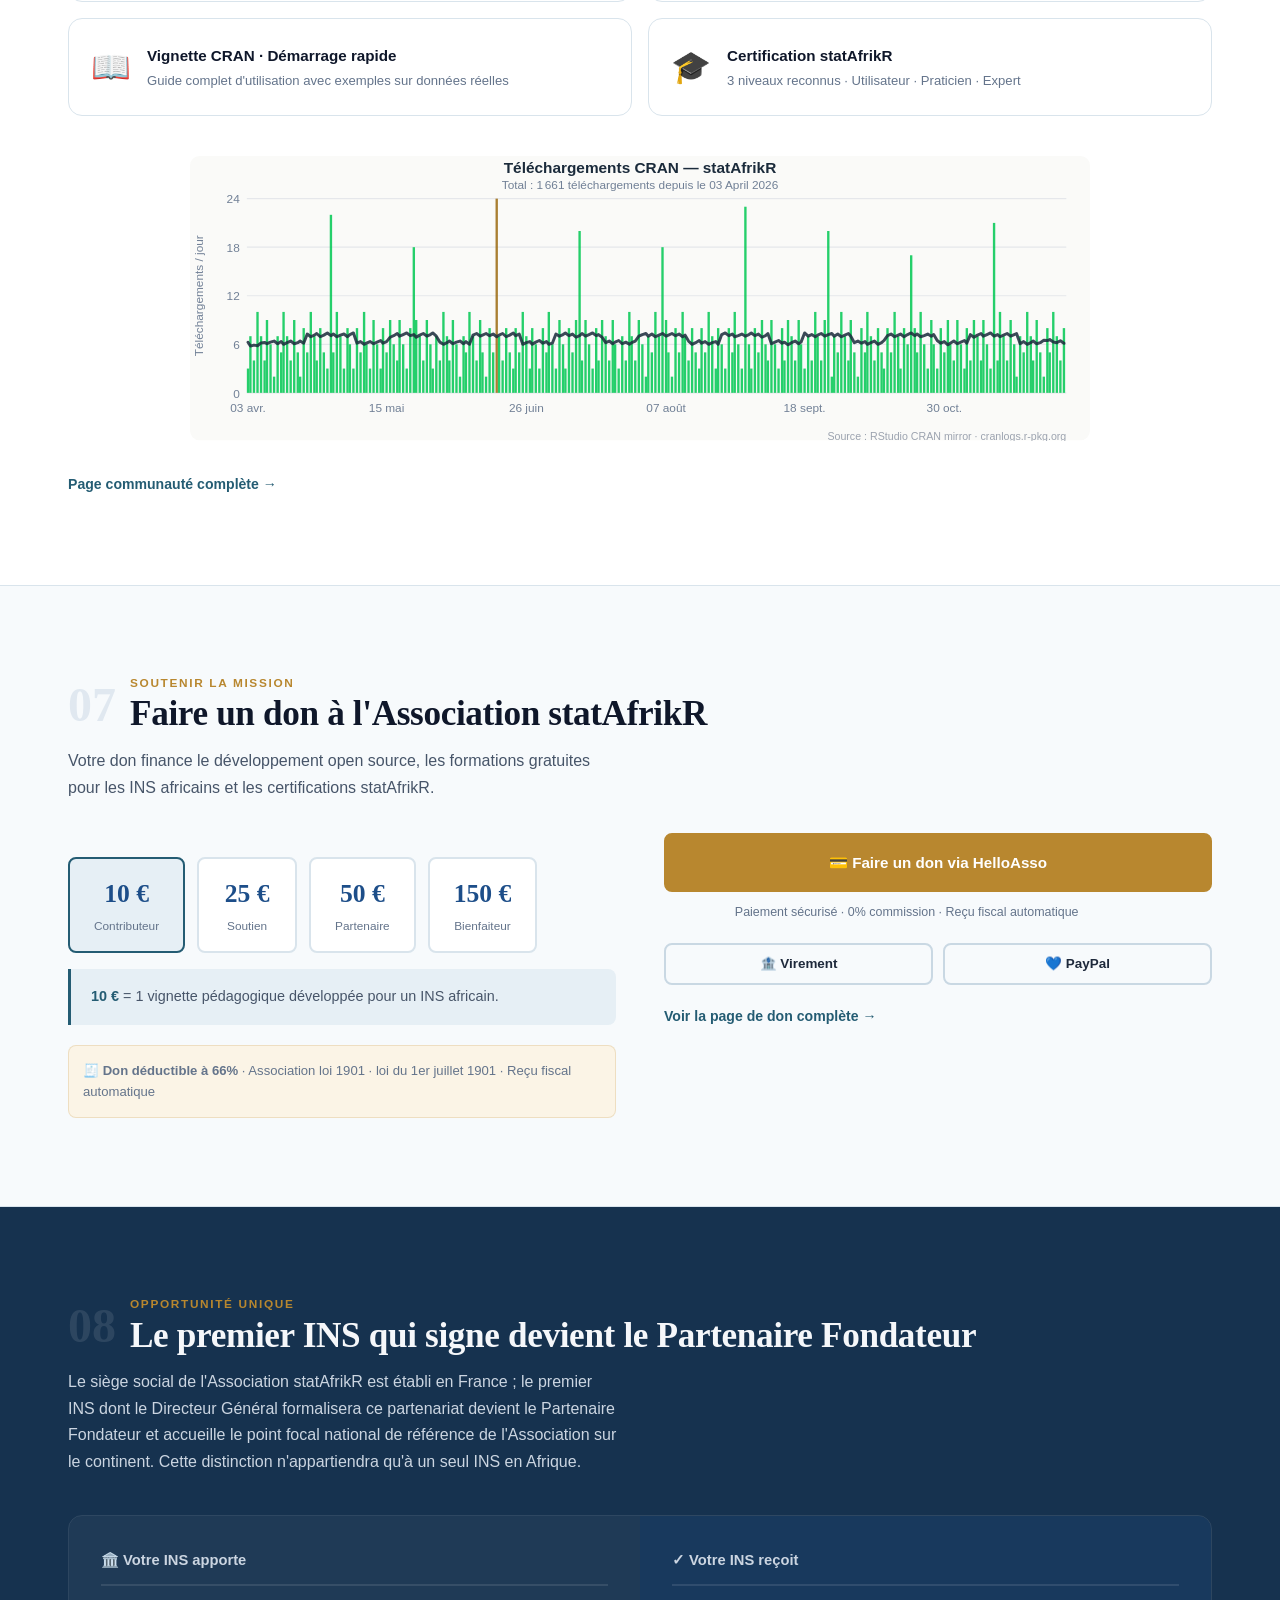
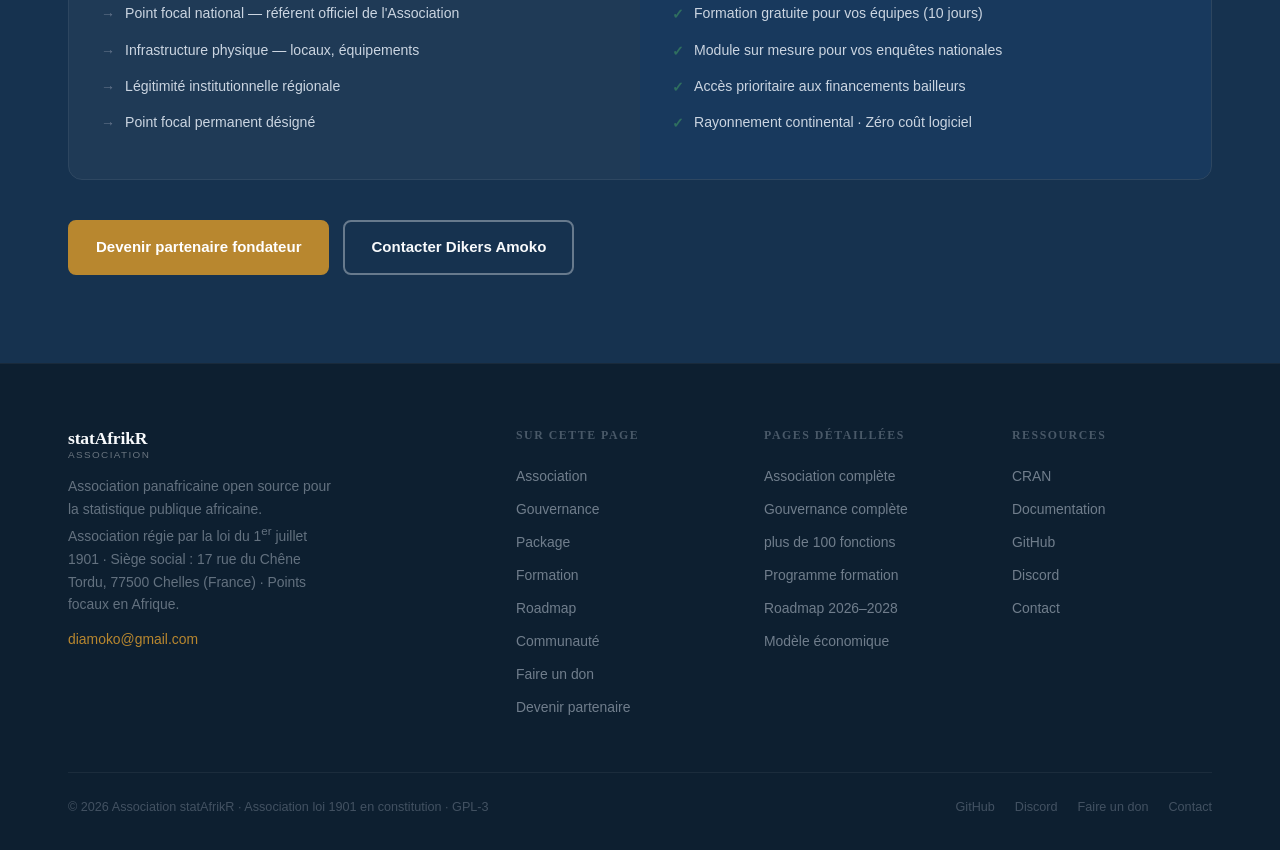
==== commit dd03c756: "Package v0.2.0 : 40 fonctions, filtres par module, liens Docs par fonction, compteurs coherents" ====
--- a/index.html
+++ b/index.html
@@ -285,7 +285,7 @@
           <div class="hero-stat-label" data-i18n="hero.stat1l">Téléchargements CRAN depuis le 3 avril 2026</div>
         </div>
         <div>
-          <div class="hero-stat-num">100+</div>
+          <div class="hero-stat-num">40</div>
           <div class="hero-stat-label" data-i18n="hero.stat2l">Fonctions · v0.2.0 sur le CRAN</div>
         </div>
         <div>
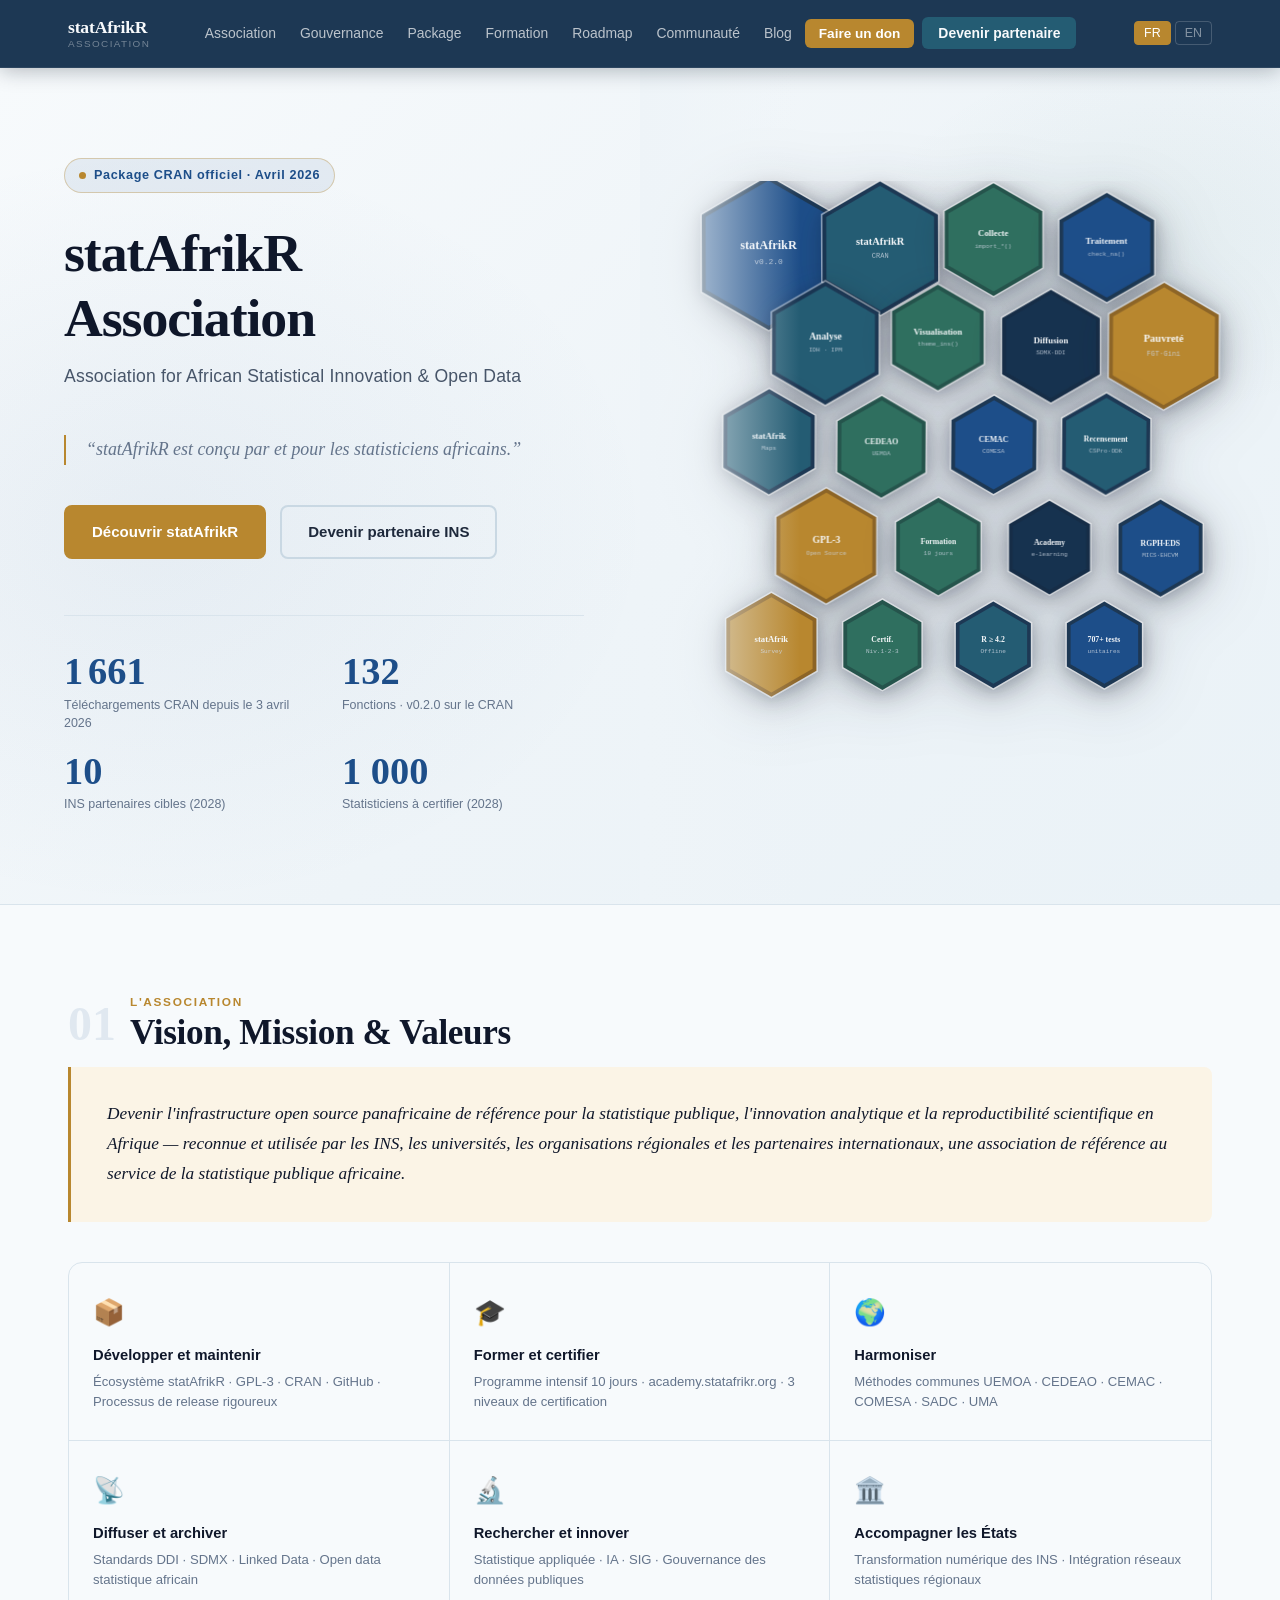
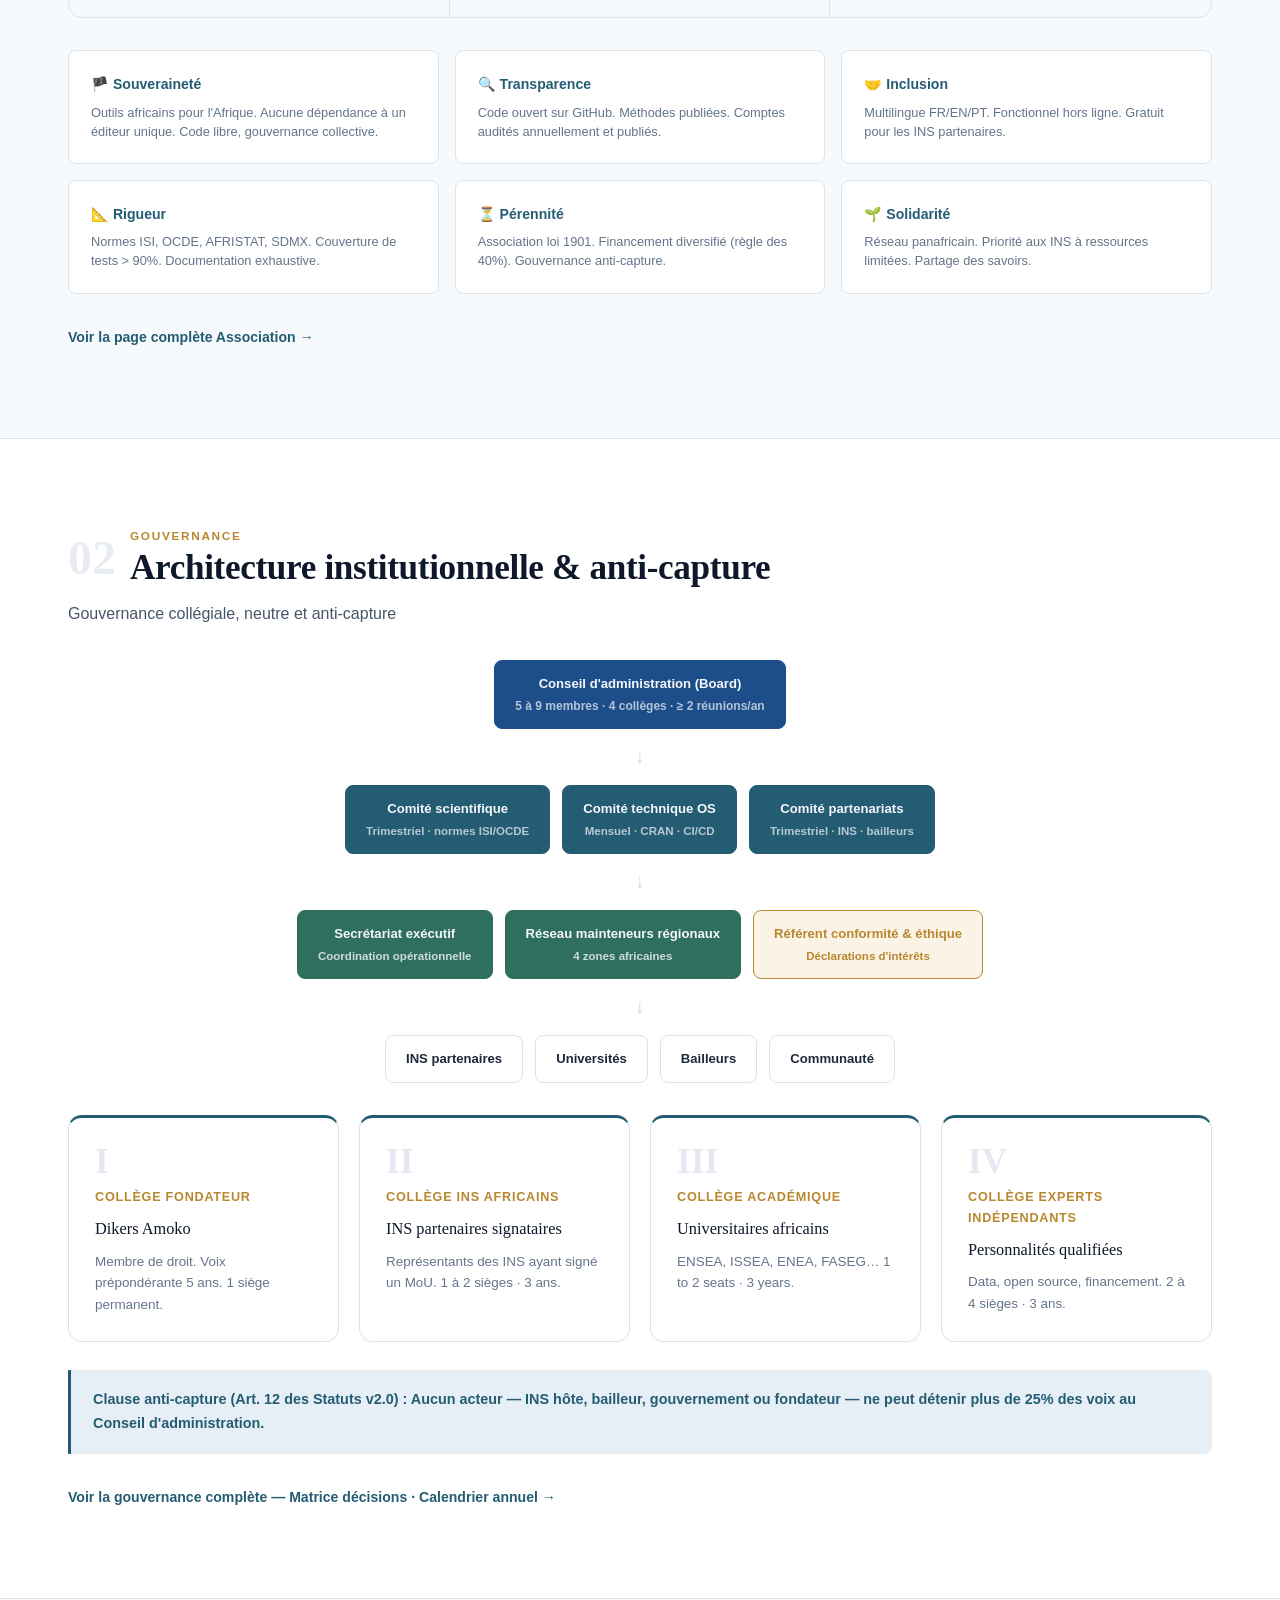
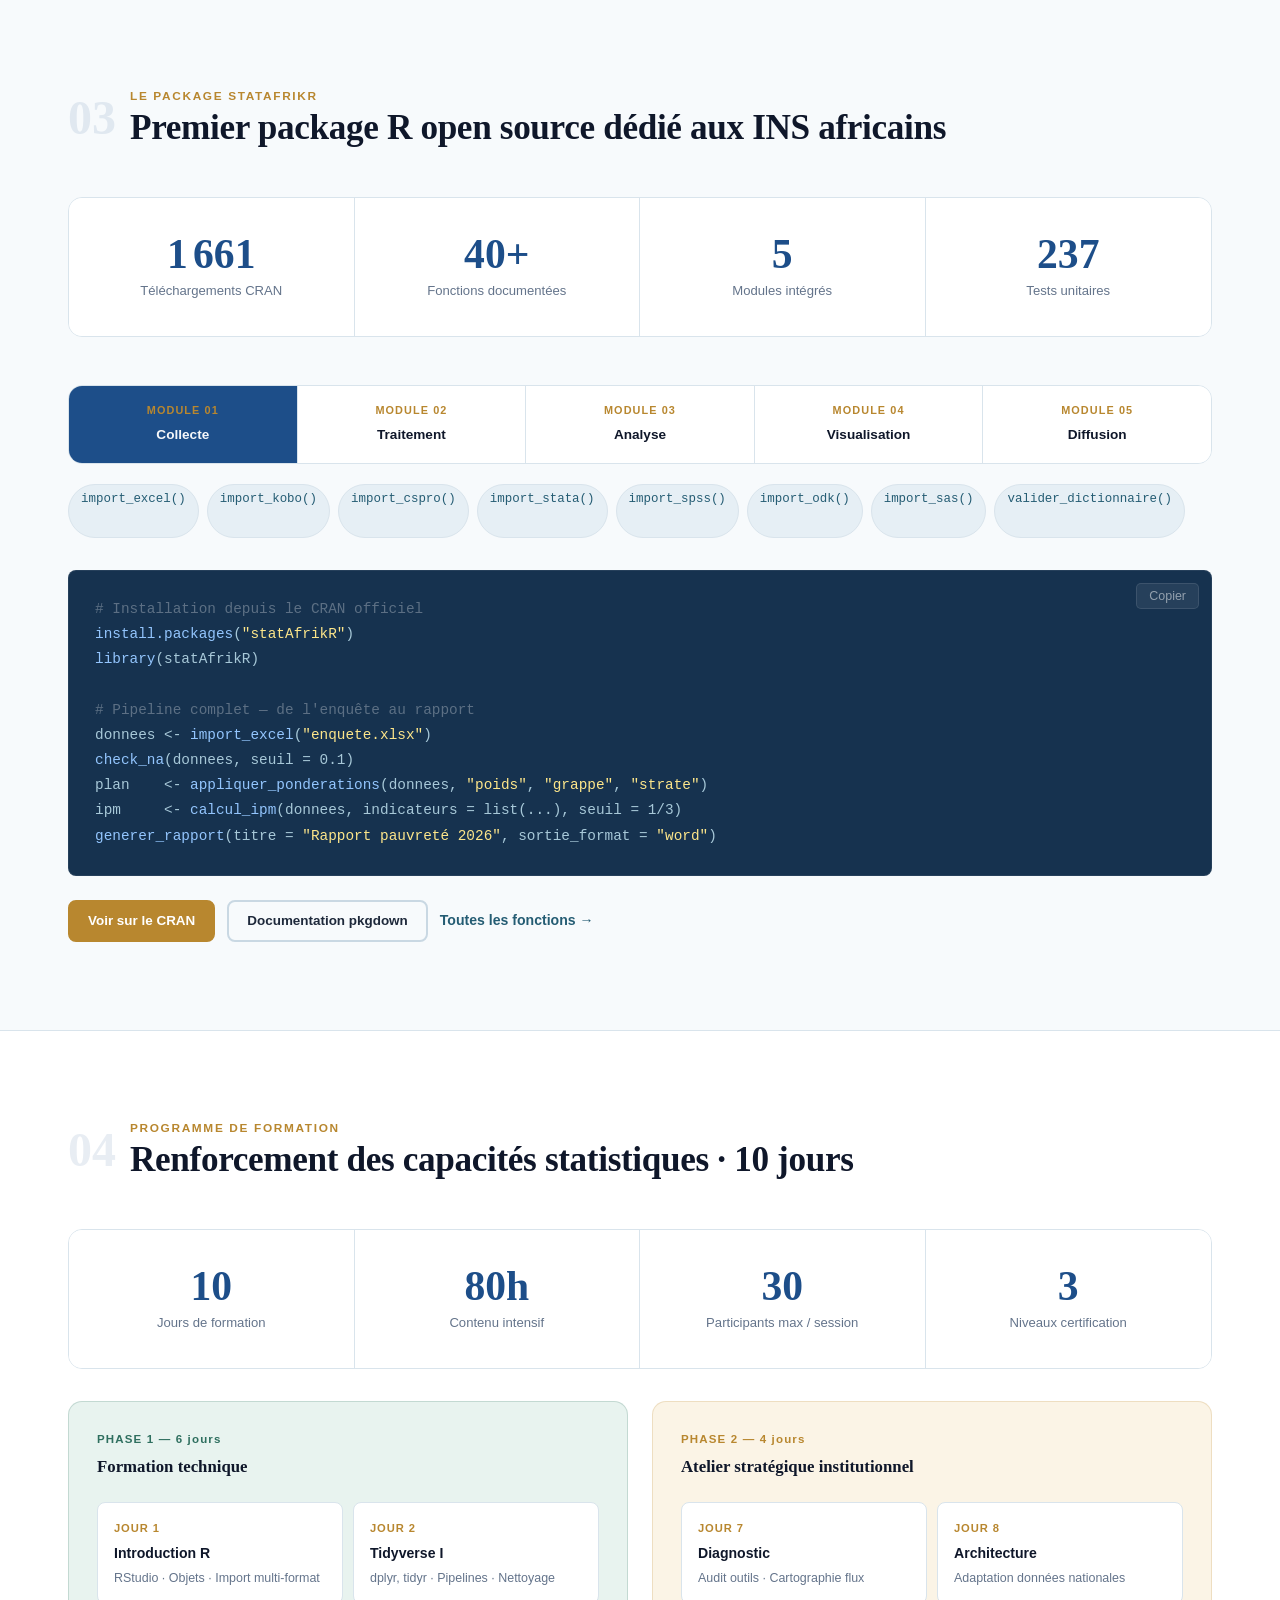
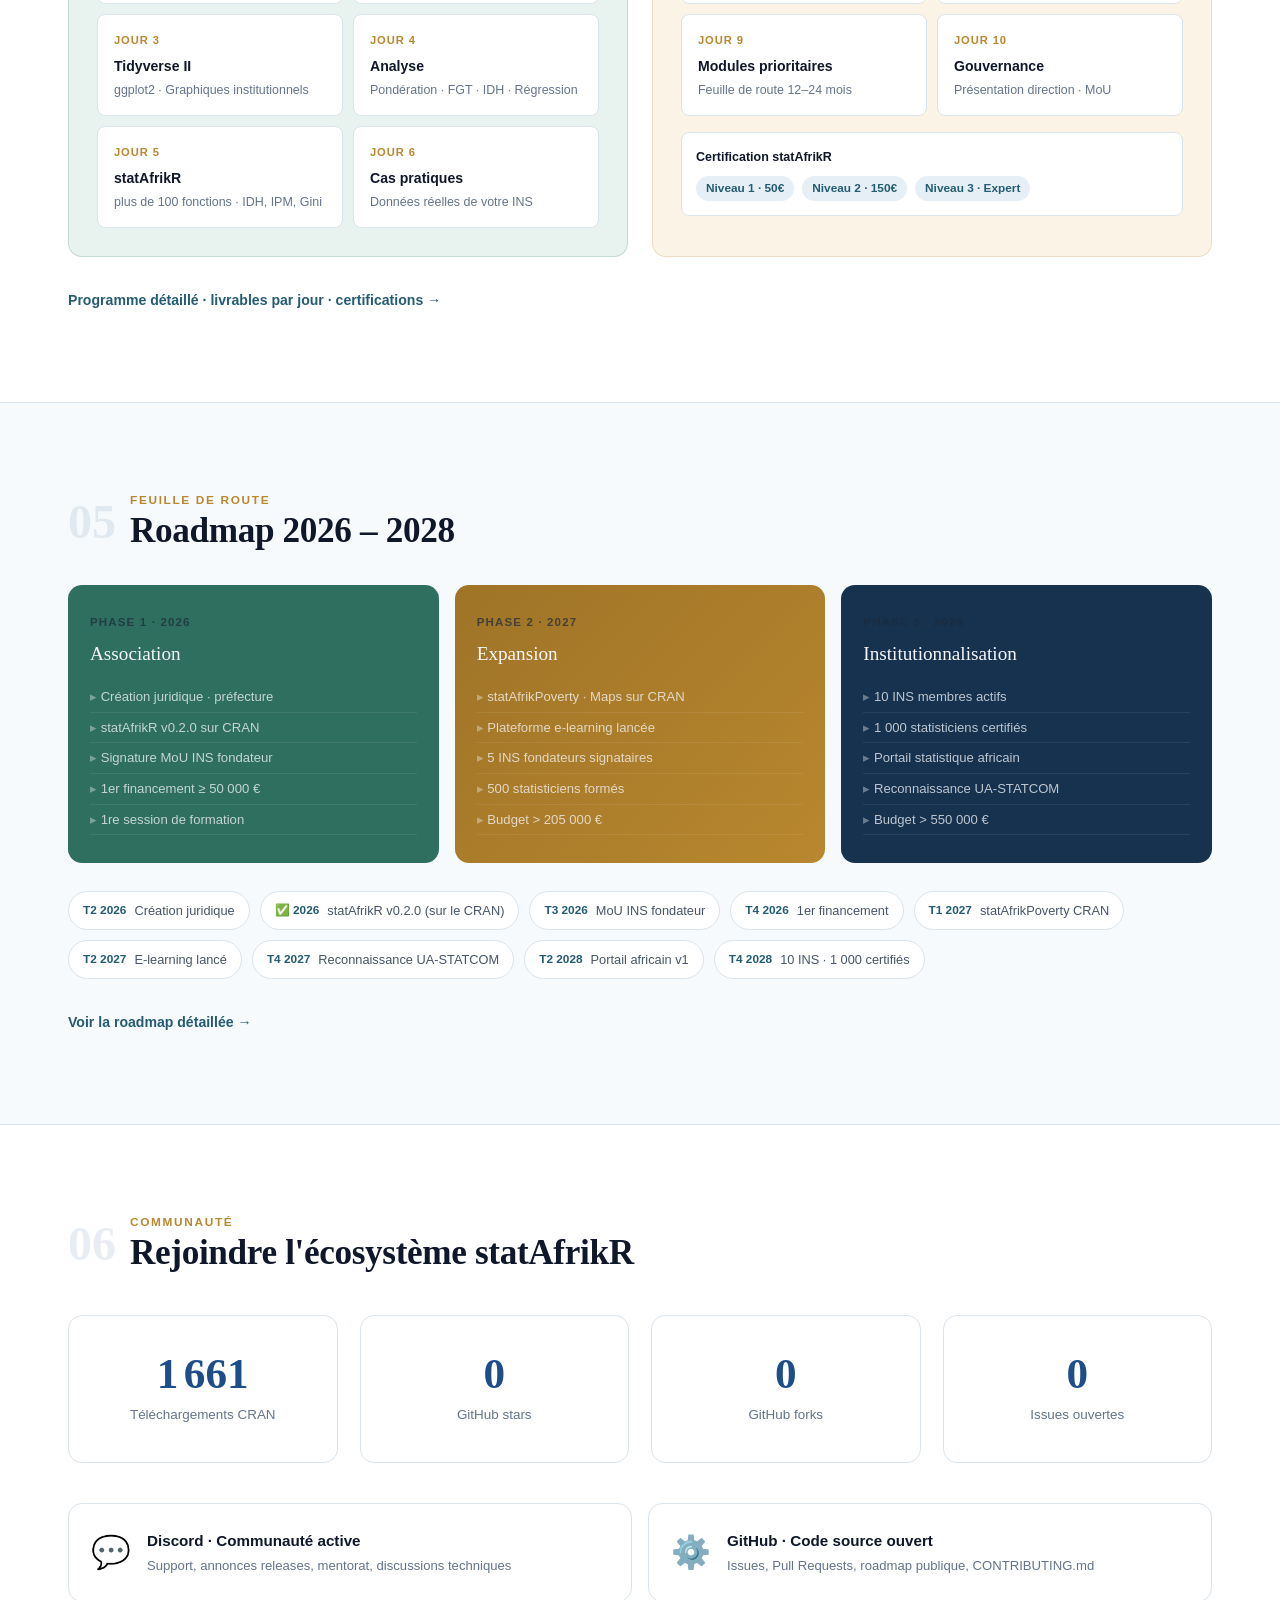
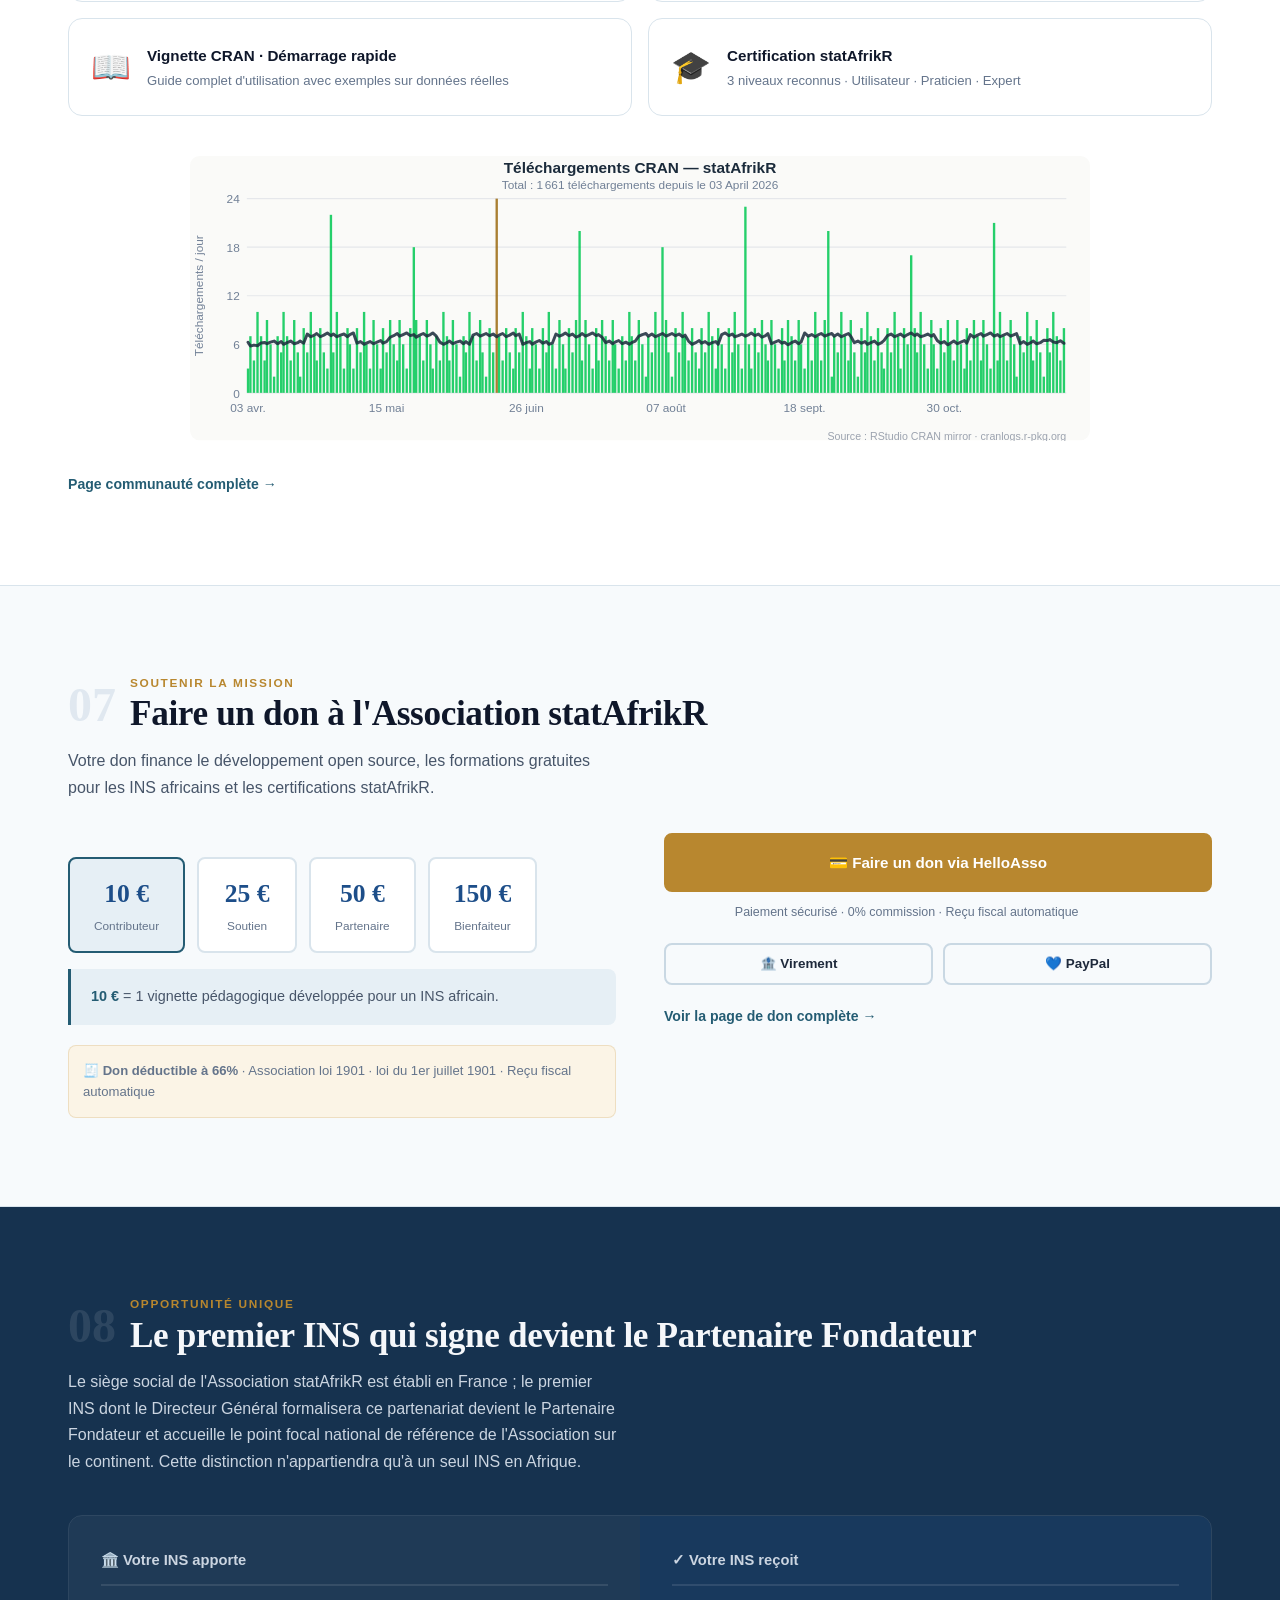
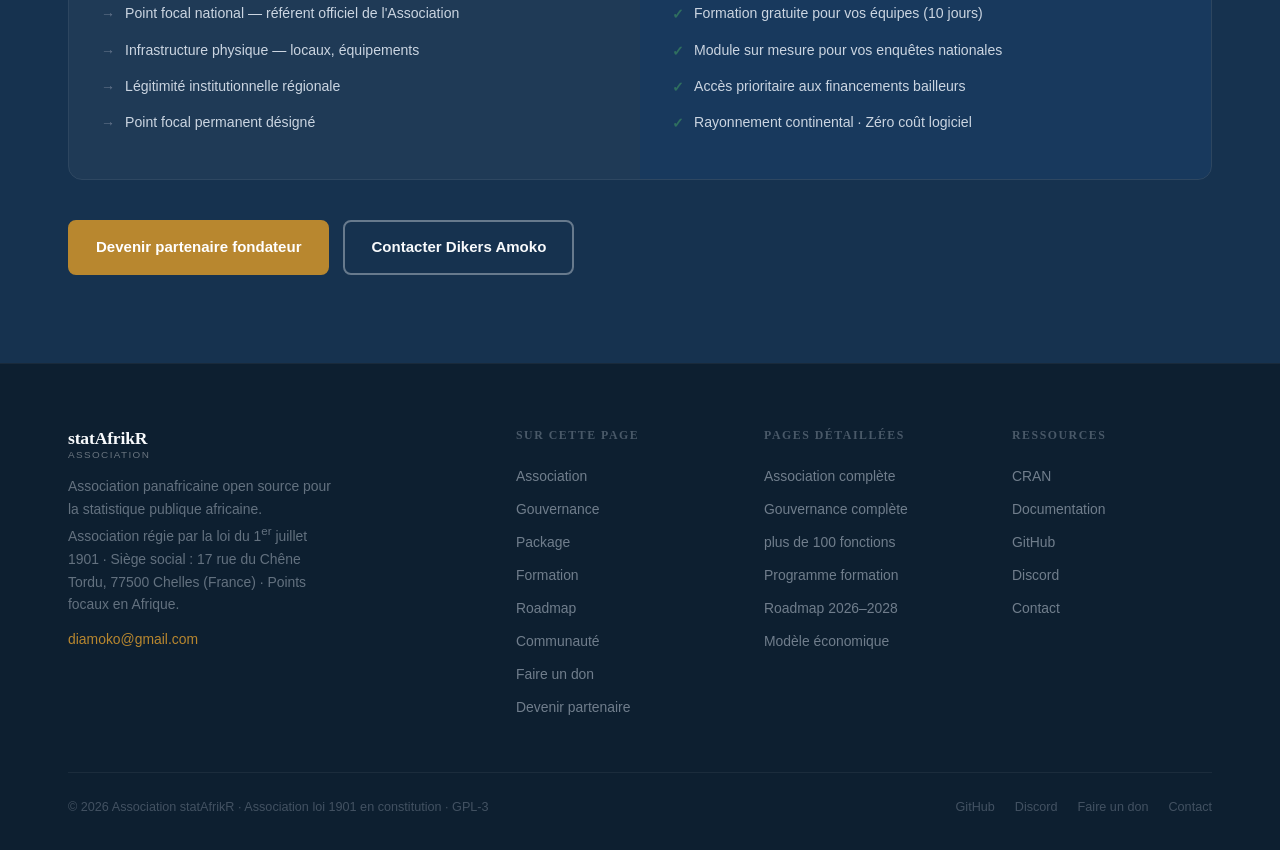
==== commit a11e5ddc: "Package: catalogue complet des 132 fonctions v0.2.0 par domaine (filtres + docs par fonction)" ====
--- a/index.html
+++ b/index.html
@@ -285,7 +285,7 @@
           <div class="hero-stat-label" data-i18n="hero.stat1l">Téléchargements CRAN depuis le 3 avril 2026</div>
         </div>
         <div>
-          <div class="hero-stat-num">40</div>
+          <div class="hero-stat-num">132</div>
           <div class="hero-stat-label" data-i18n="hero.stat2l">Fonctions · v0.2.0 sur le CRAN</div>
         </div>
         <div>
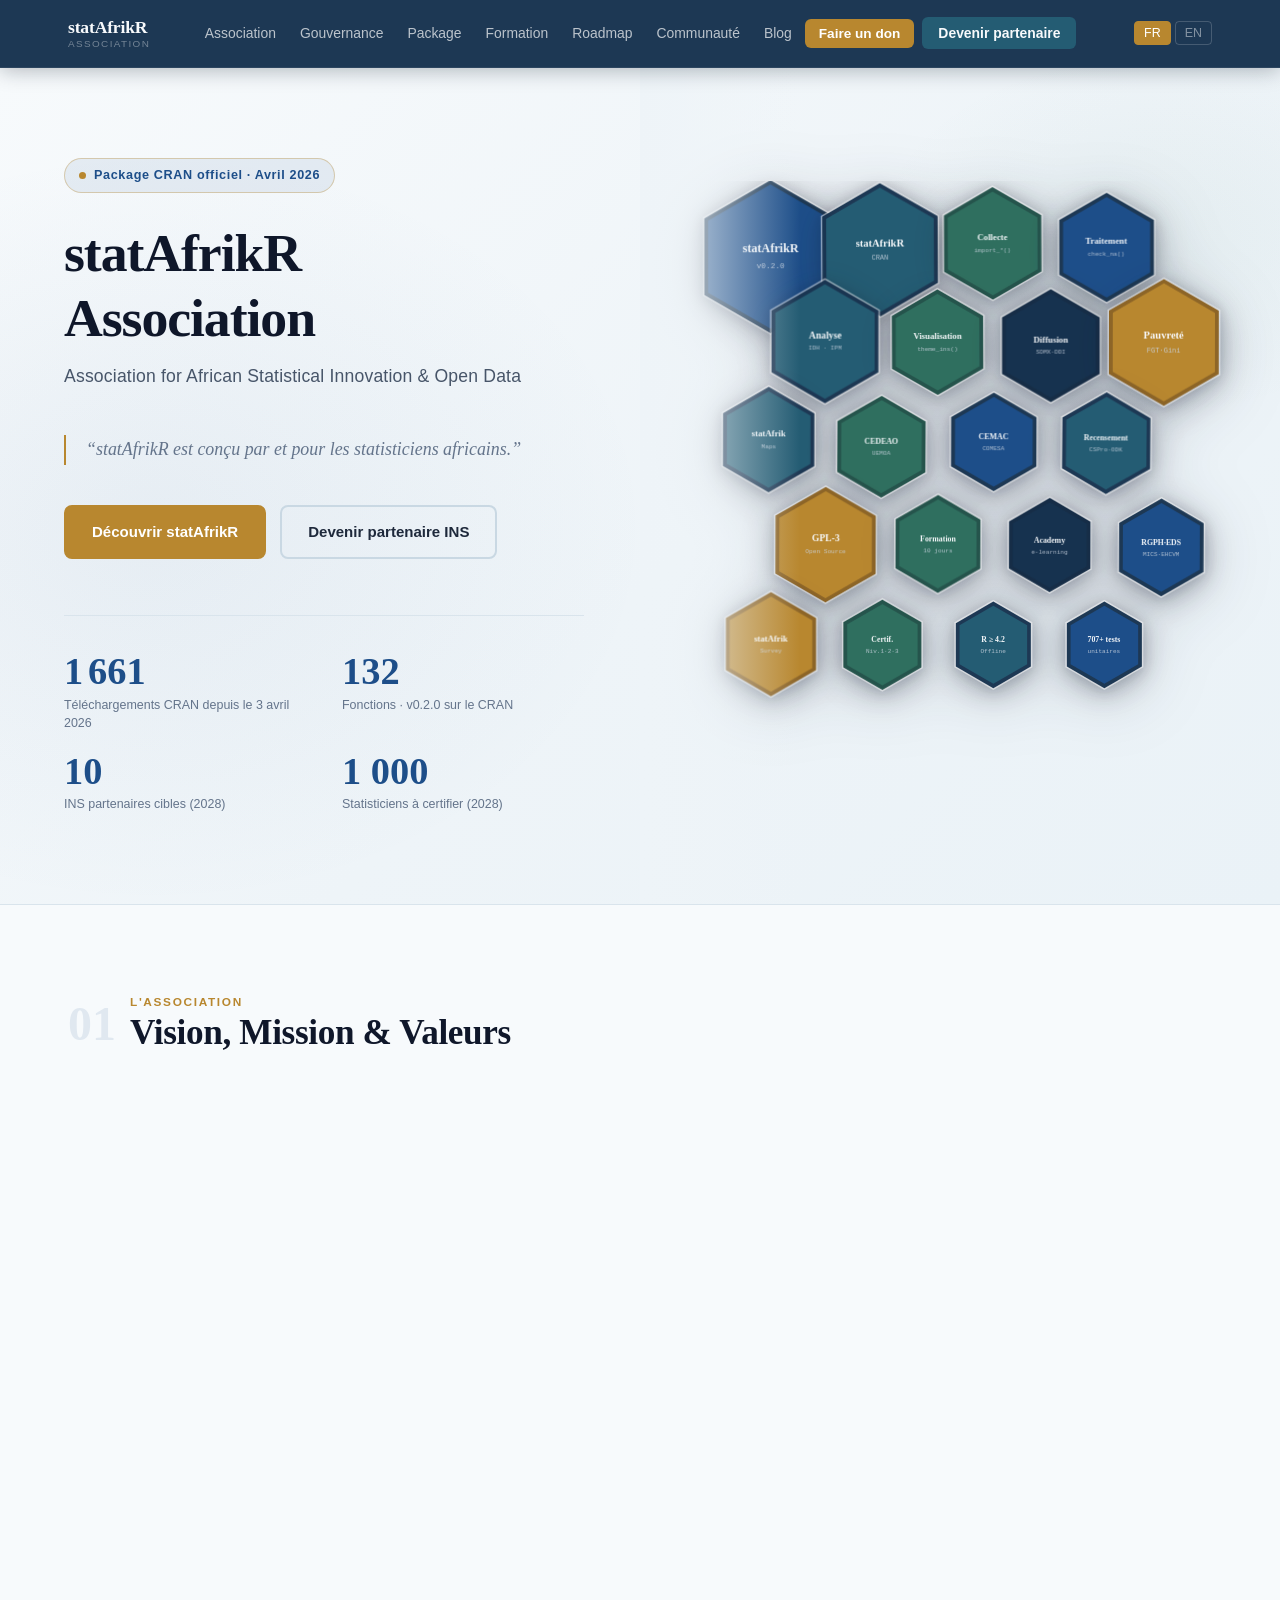
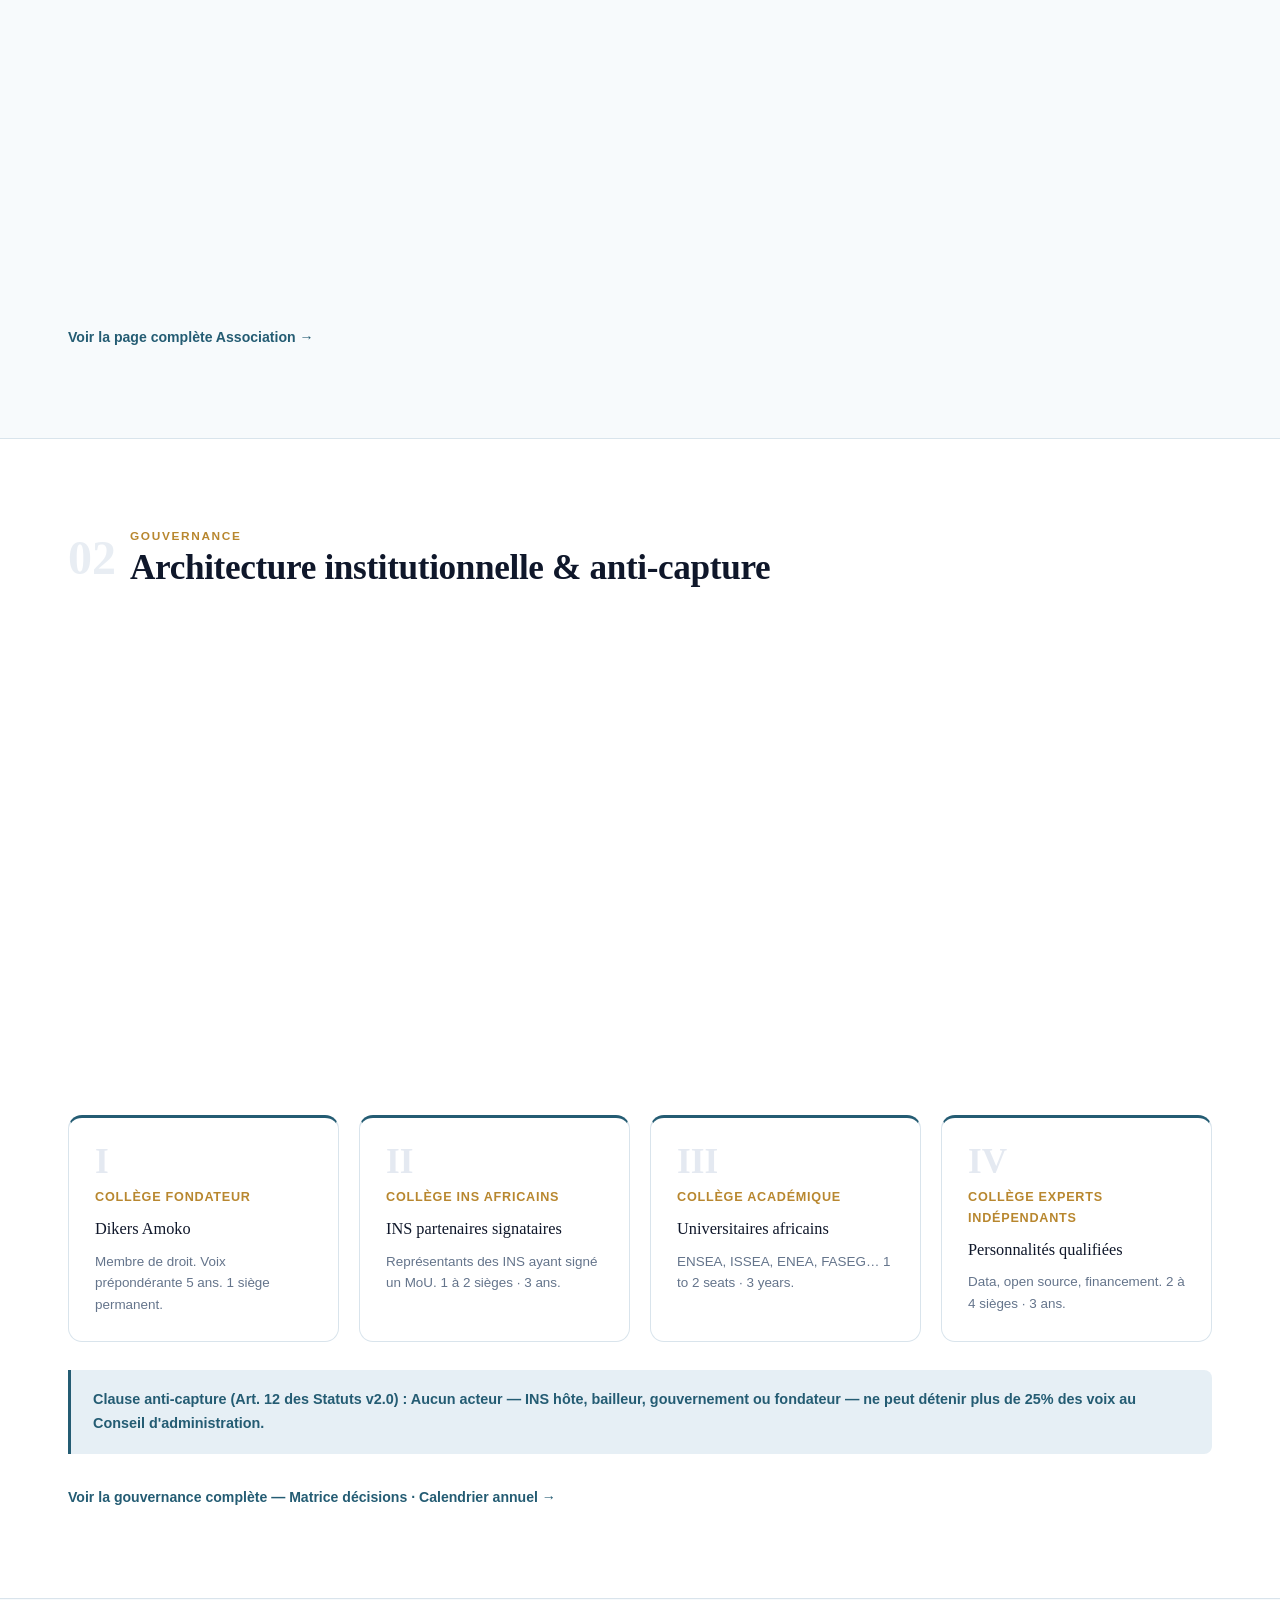
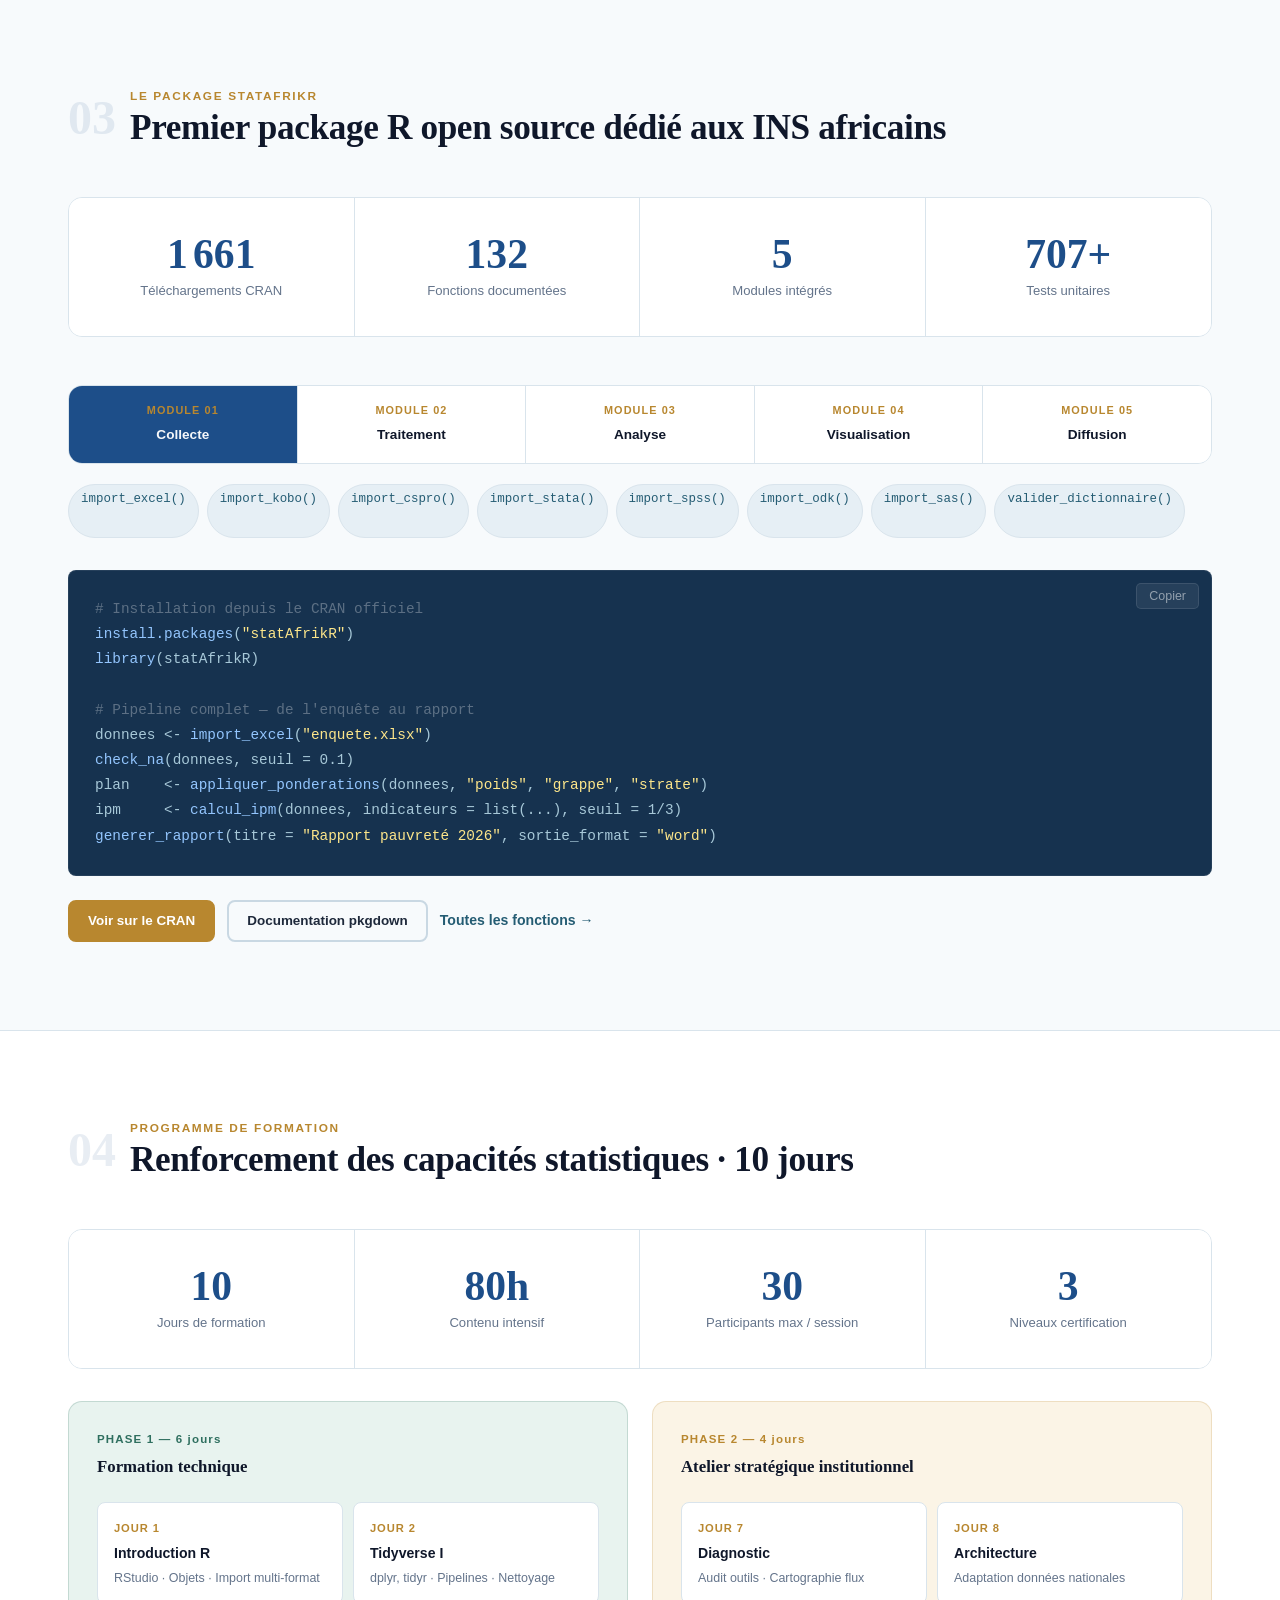
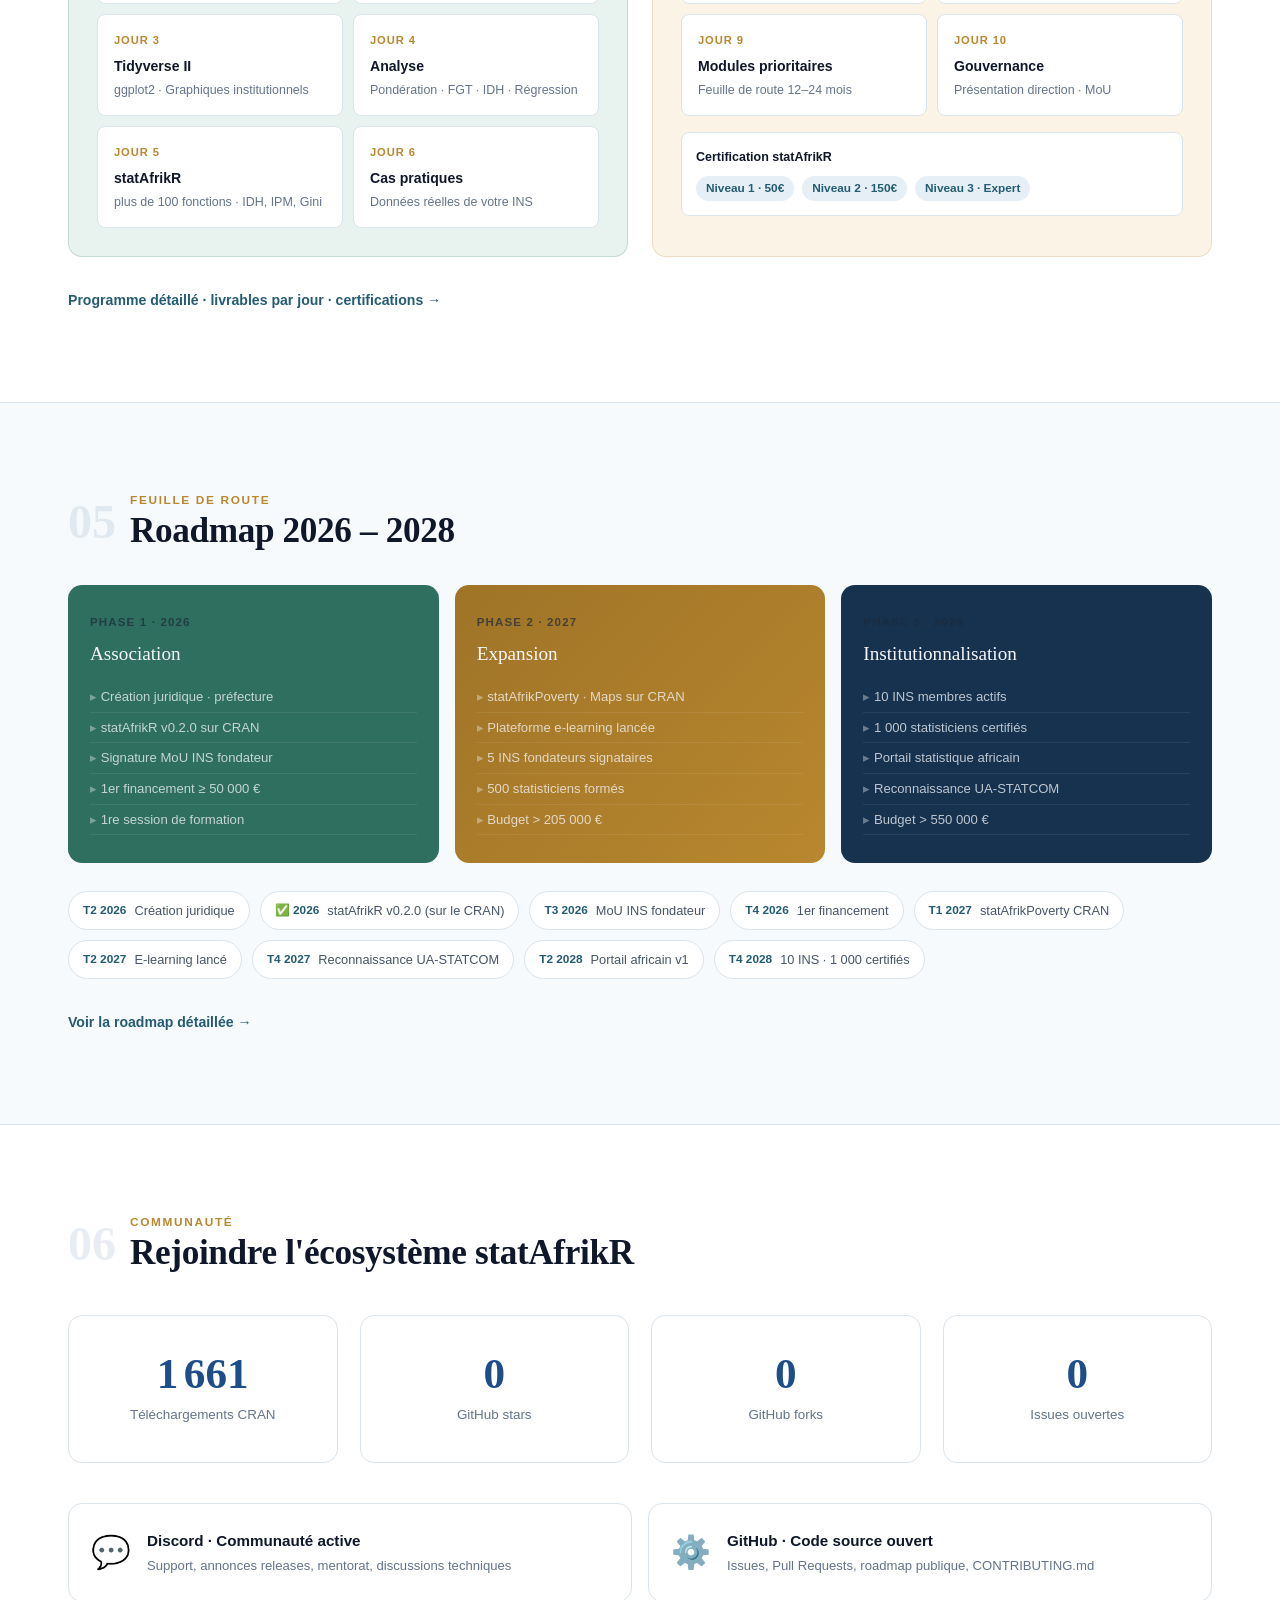
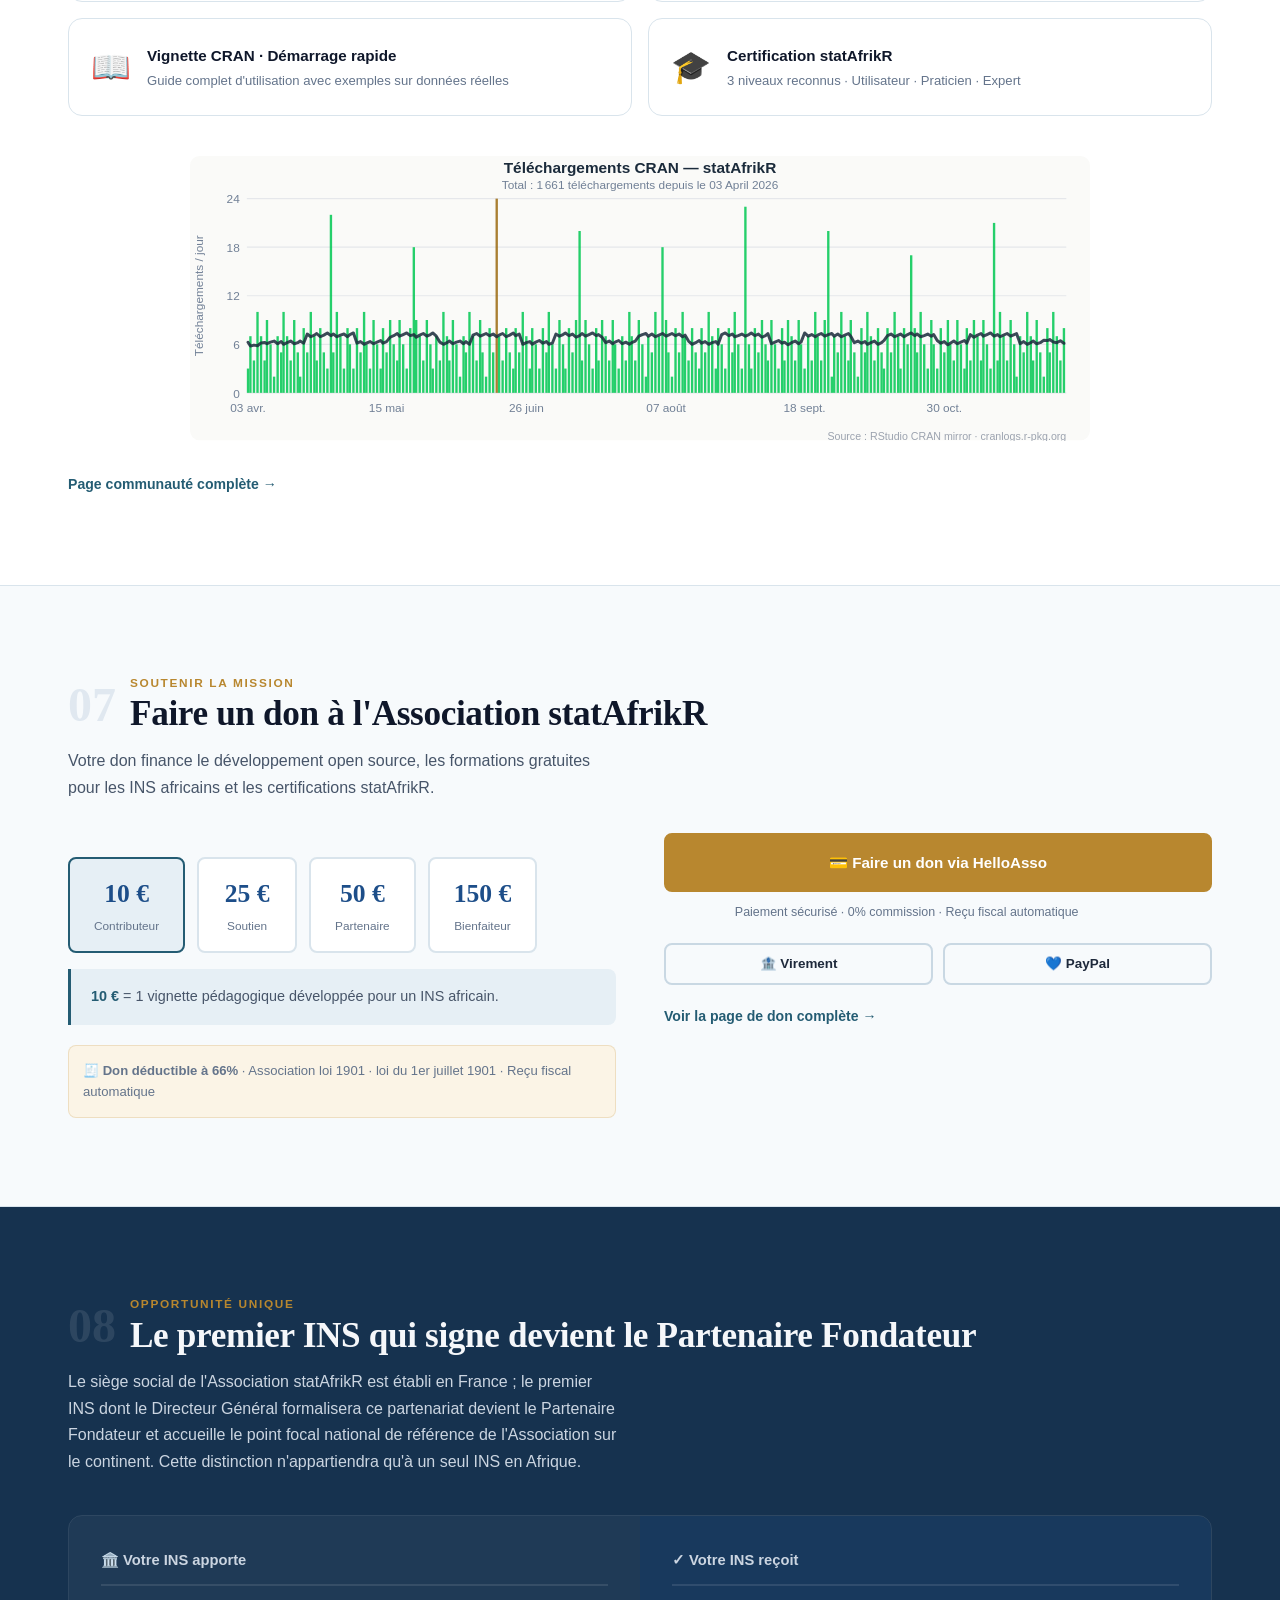
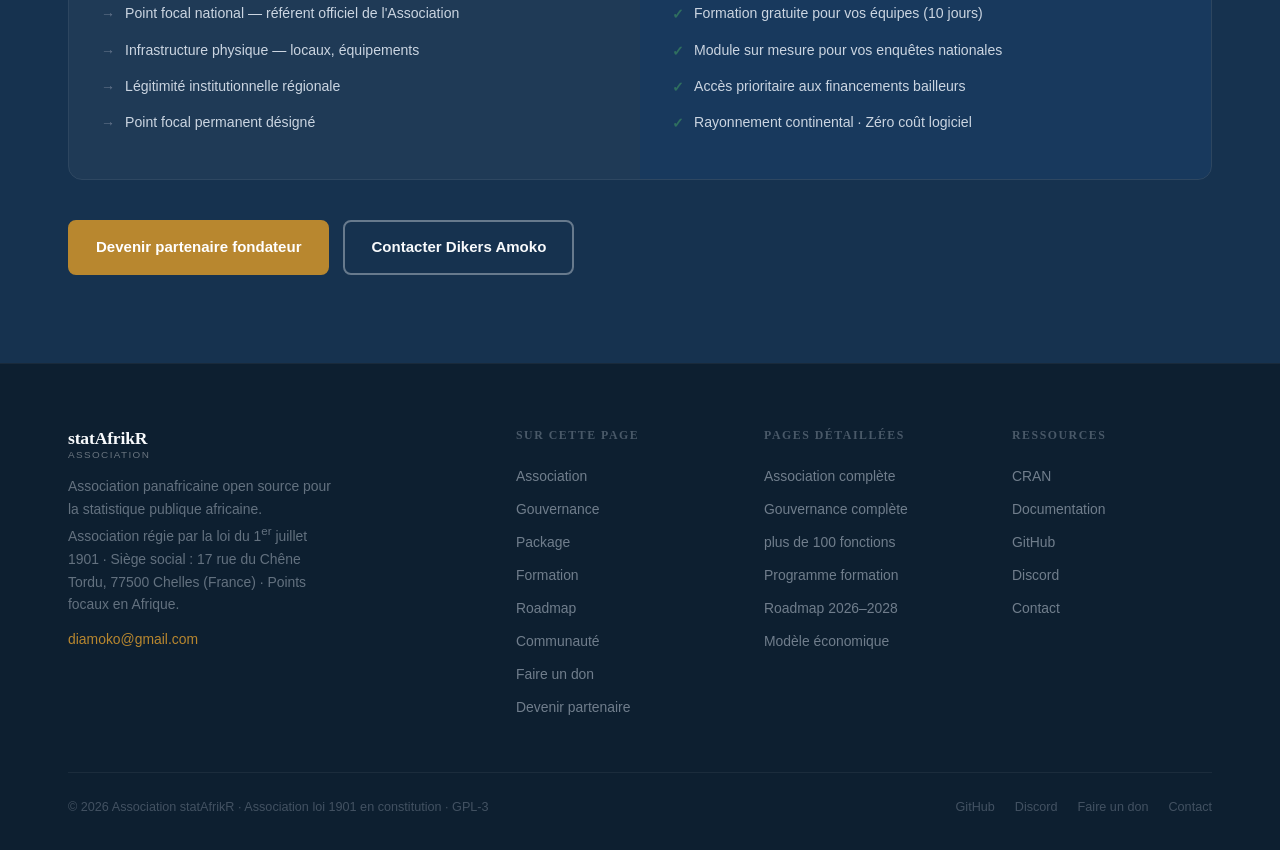
==== commit 3bc865fb: "Coherence chiffres v0.2.0 : 132 fonctions, 707+ tests, telech. dynamiques (accueil, don, communaute," ====
--- a/index.html
+++ b/index.html
@@ -4,7 +4,7 @@
   <meta charset="UTF-8"><meta name="viewport" content="width=device-width, initial-scale=1.0">
   <meta name="description" content="Association statAfrikR — Association panafricaine open source pour la statistique publique africaine. Package R CRAN · Gouvernance · Formation · Partenariats INS.">
   <meta property="og:title" content="Association statAfrikR — La statistique africaine open source">
-  <meta property="og:description" content="Premier package R open source dédié aux INS africains. 510+ téléchargements en un mois. Association en cours de création.">
+  <meta property="og:description" content="Premier package R open source dédié aux INS africains — 132 fonctions, plus de 1 100 téléchargements sur le CRAN. Association loi 1901.">
   <meta property="og:type" content="website">
   <meta property="og:url" content="https://statafrikr.org">
   <title data-fr="Association statAfrikR — La statistique africaine open source" data-en="Association statAfrikR — African open source statistics">Association statAfrikR — La statistique africaine open source</title>
@@ -467,10 +467,10 @@
     </div>
 
     <div class="kpi-row fade-in">
-      <div class="kpi-item"><div class="kpi-num cran-total-val">510+</div><div class="kpi-label" data-i18n="pkg.kpi.1">Téléchargements CRAN</div></div>
-      <div class="kpi-item"><div class="kpi-num">40+</div><div class="kpi-label" data-i18n="pkg.kpi.2">Fonctions documentées</div></div>
+      <div class="kpi-item"><div class="kpi-num cran-total-val">1 147</div><div class="kpi-label" data-i18n="pkg.kpi.1">Téléchargements CRAN</div></div>
+      <div class="kpi-item"><div class="kpi-num">132</div><div class="kpi-label" data-i18n="pkg.kpi.2">Fonctions documentées</div></div>
       <div class="kpi-item"><div class="kpi-num">5</div><div class="kpi-label" data-i18n="pkg.kpi.3">Modules intégrés</div></div>
-      <div class="kpi-item"><div class="kpi-num">237</div><div class="kpi-label" data-i18n="pkg.kpi.4">Tests unitaires</div></div>
+      <div class="kpi-item"><div class="kpi-num">707+</div><div class="kpi-label" data-i18n="pkg.kpi.4">Tests unitaires</div></div>
     </div>
 
     <div class="pkg-tabs fade-in" role="tablist" id="pkg-tablist">
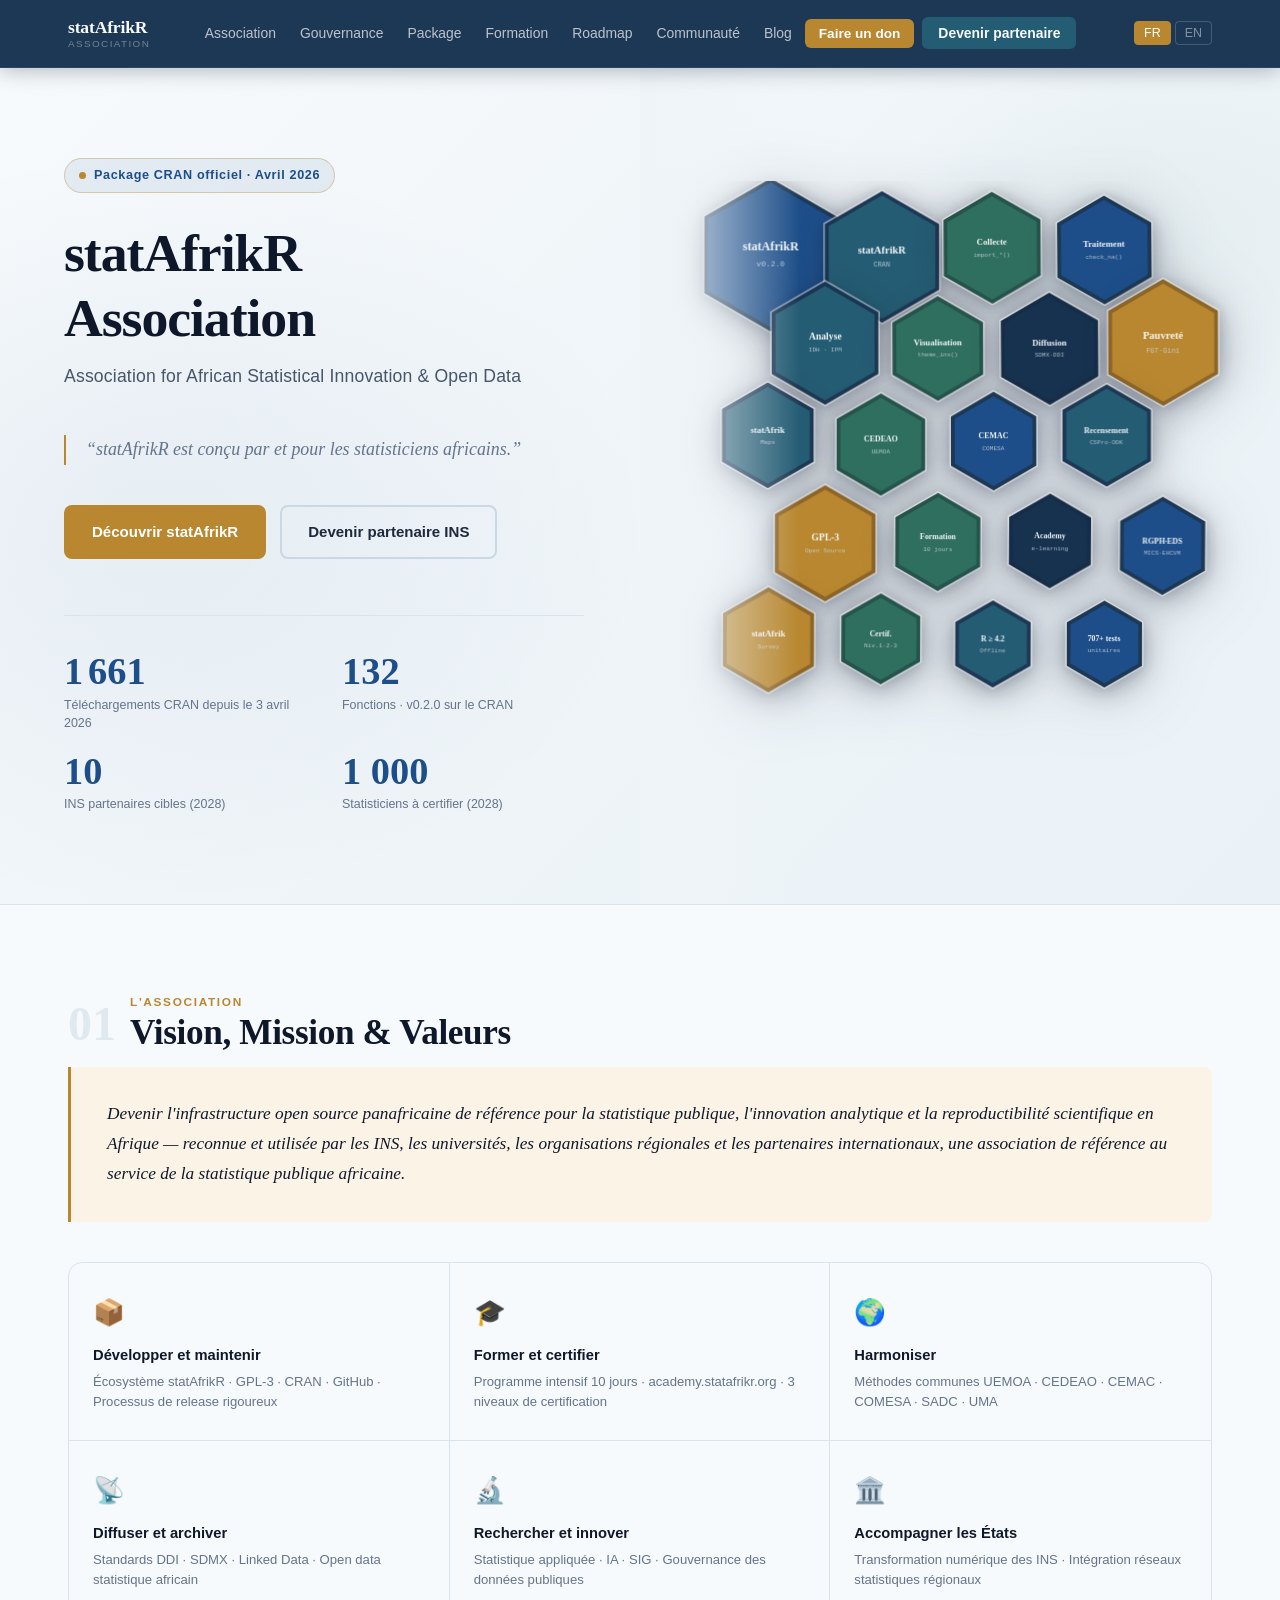
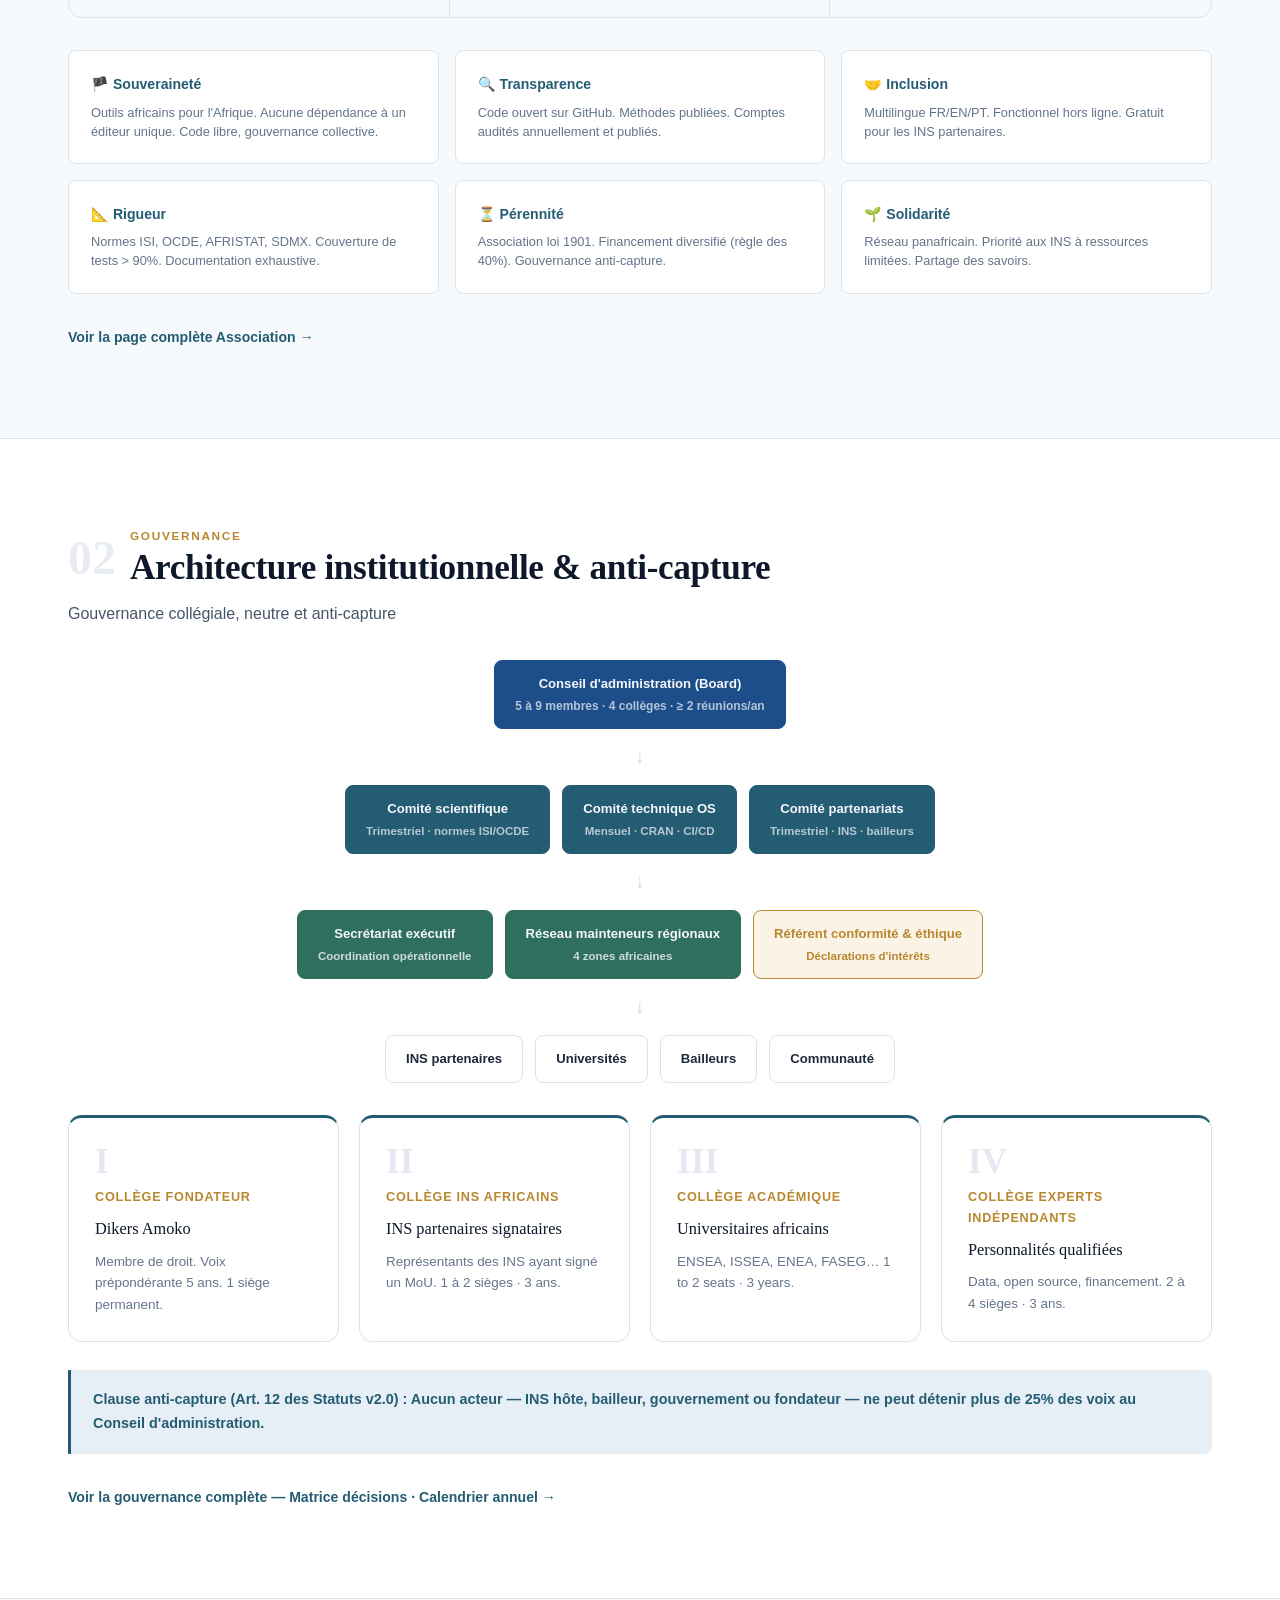
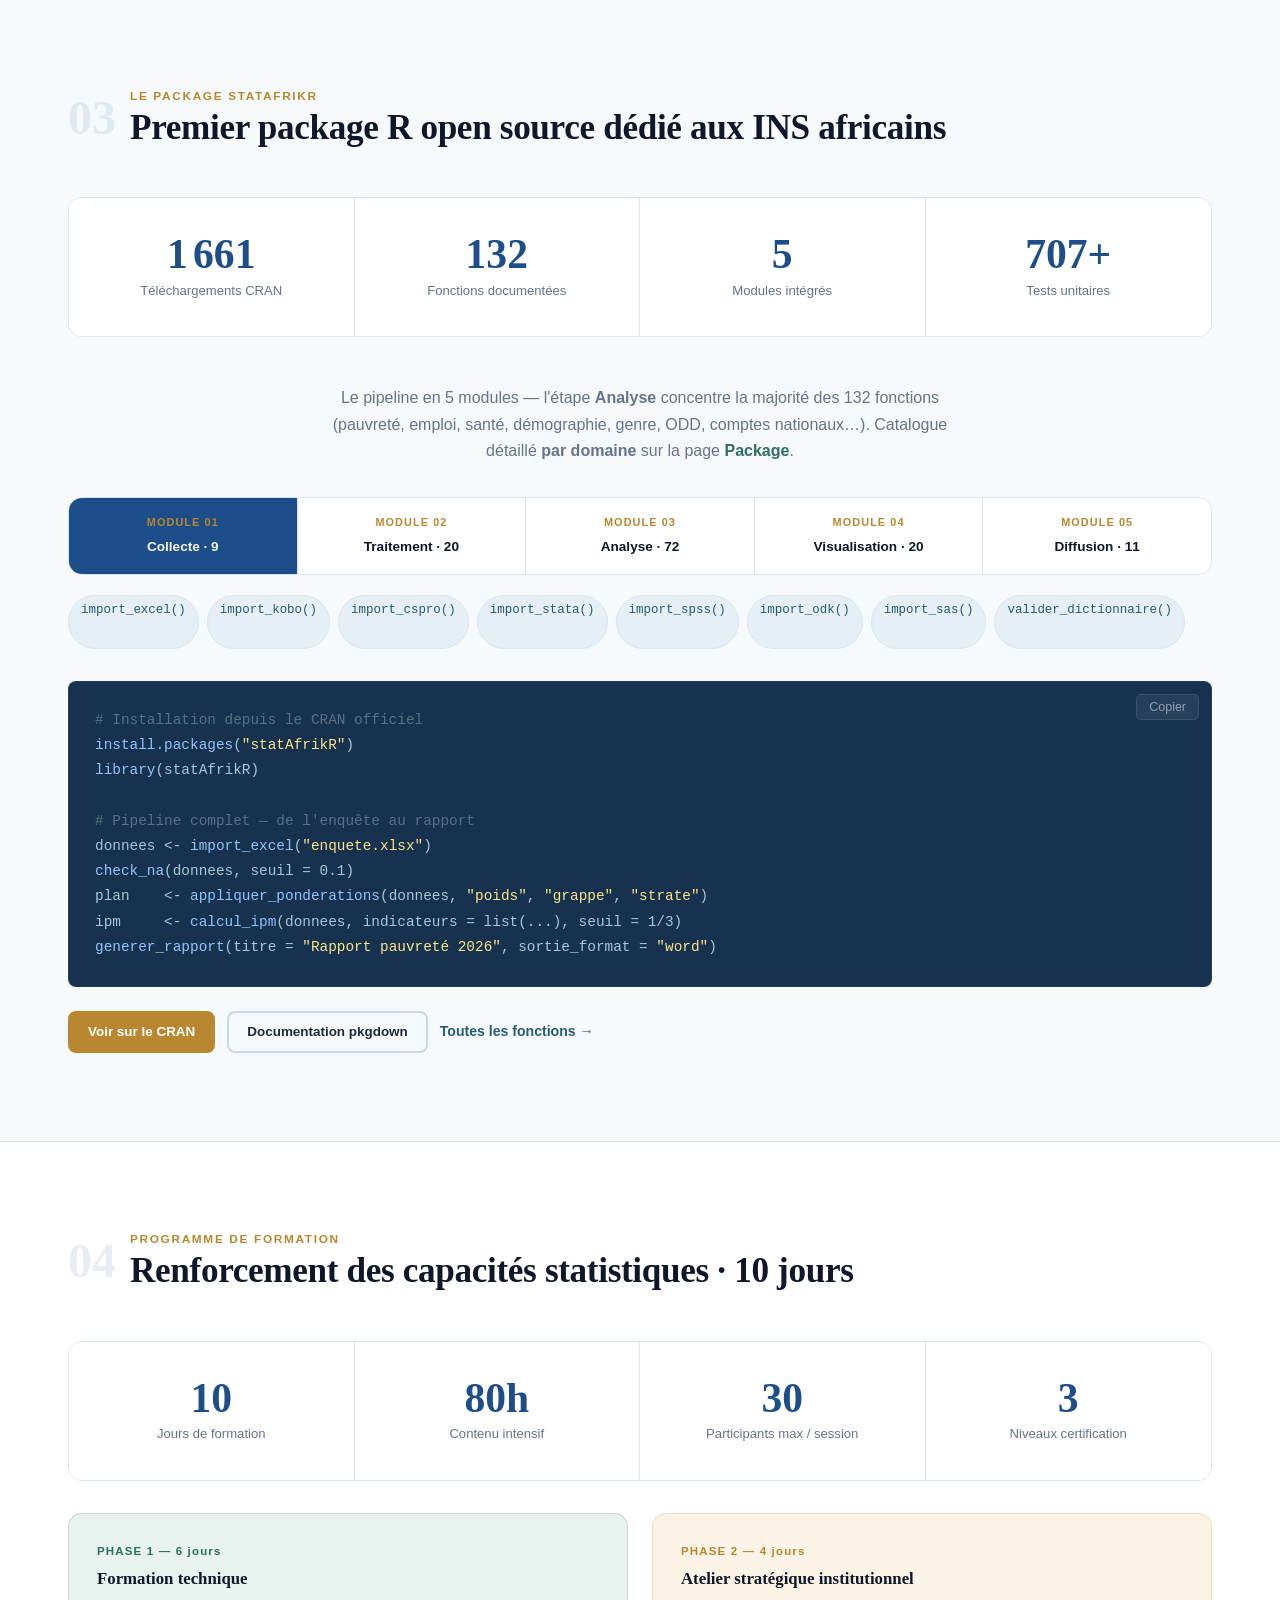
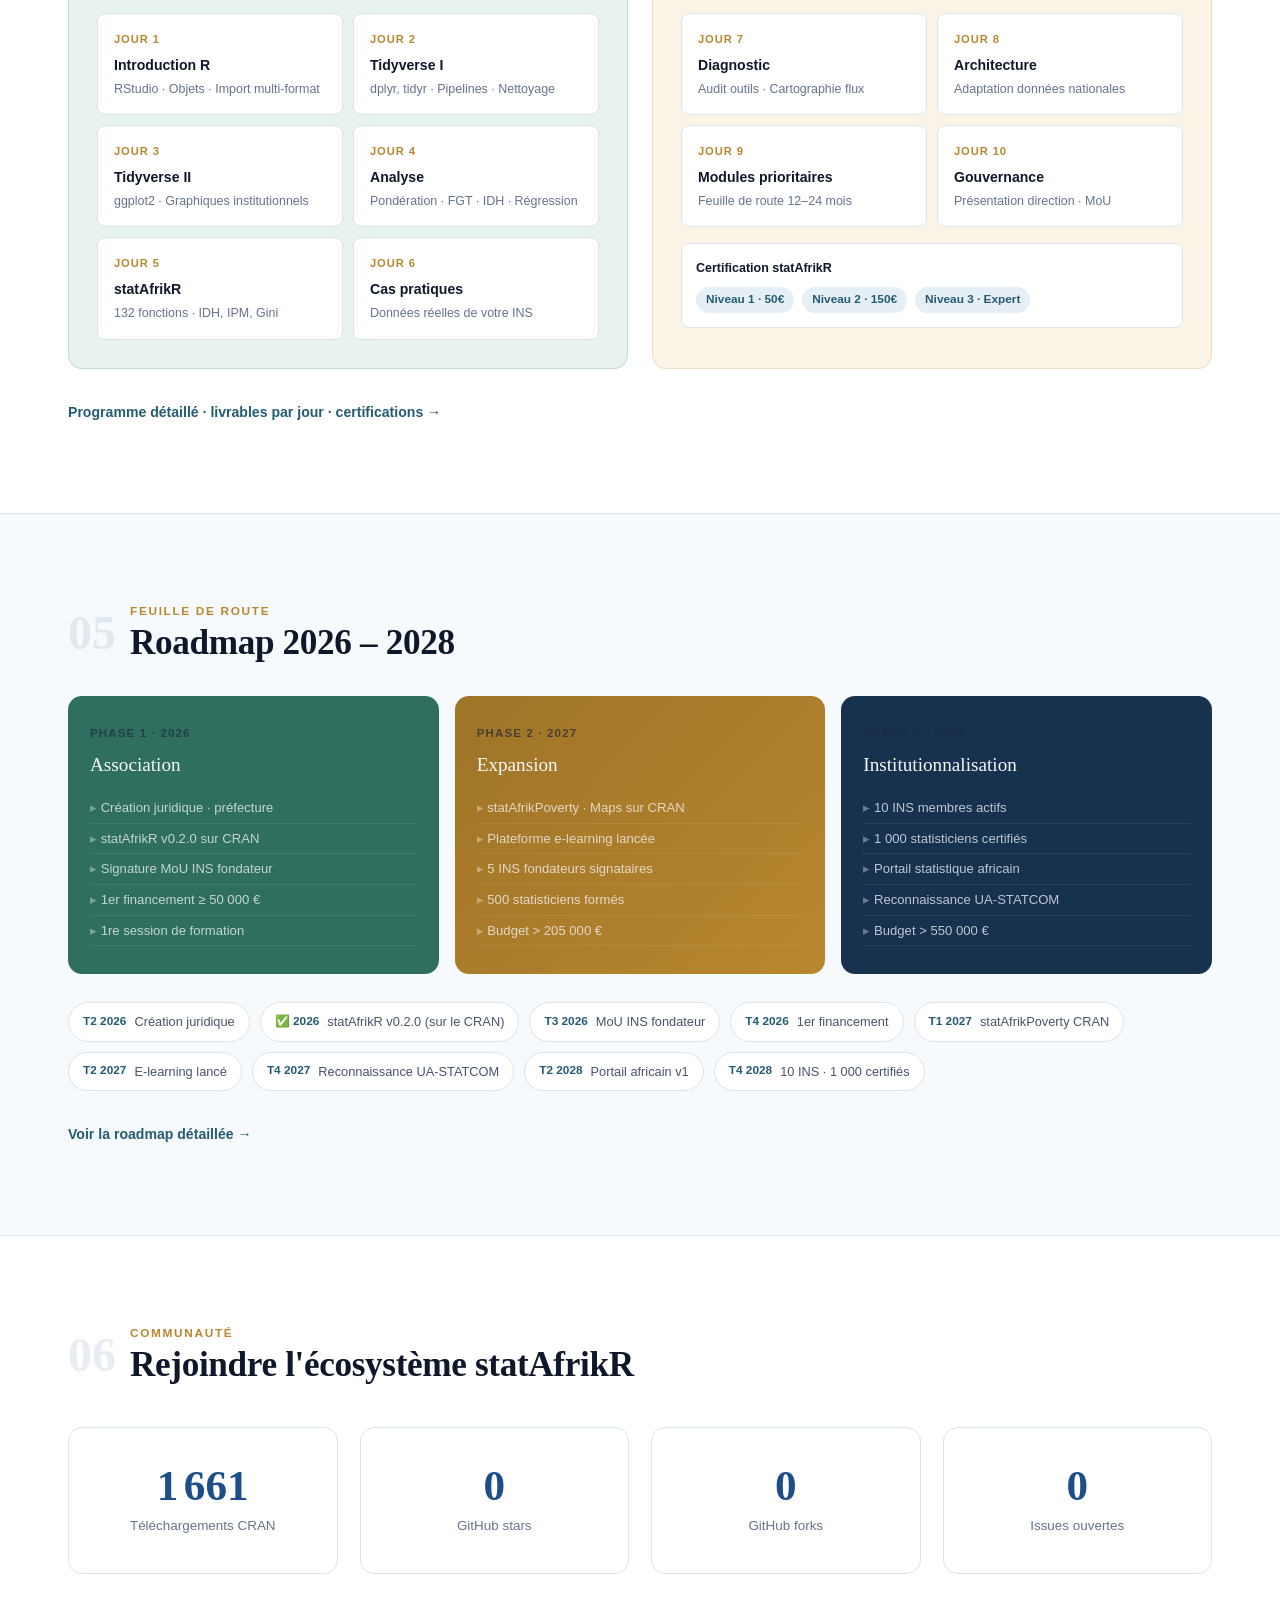
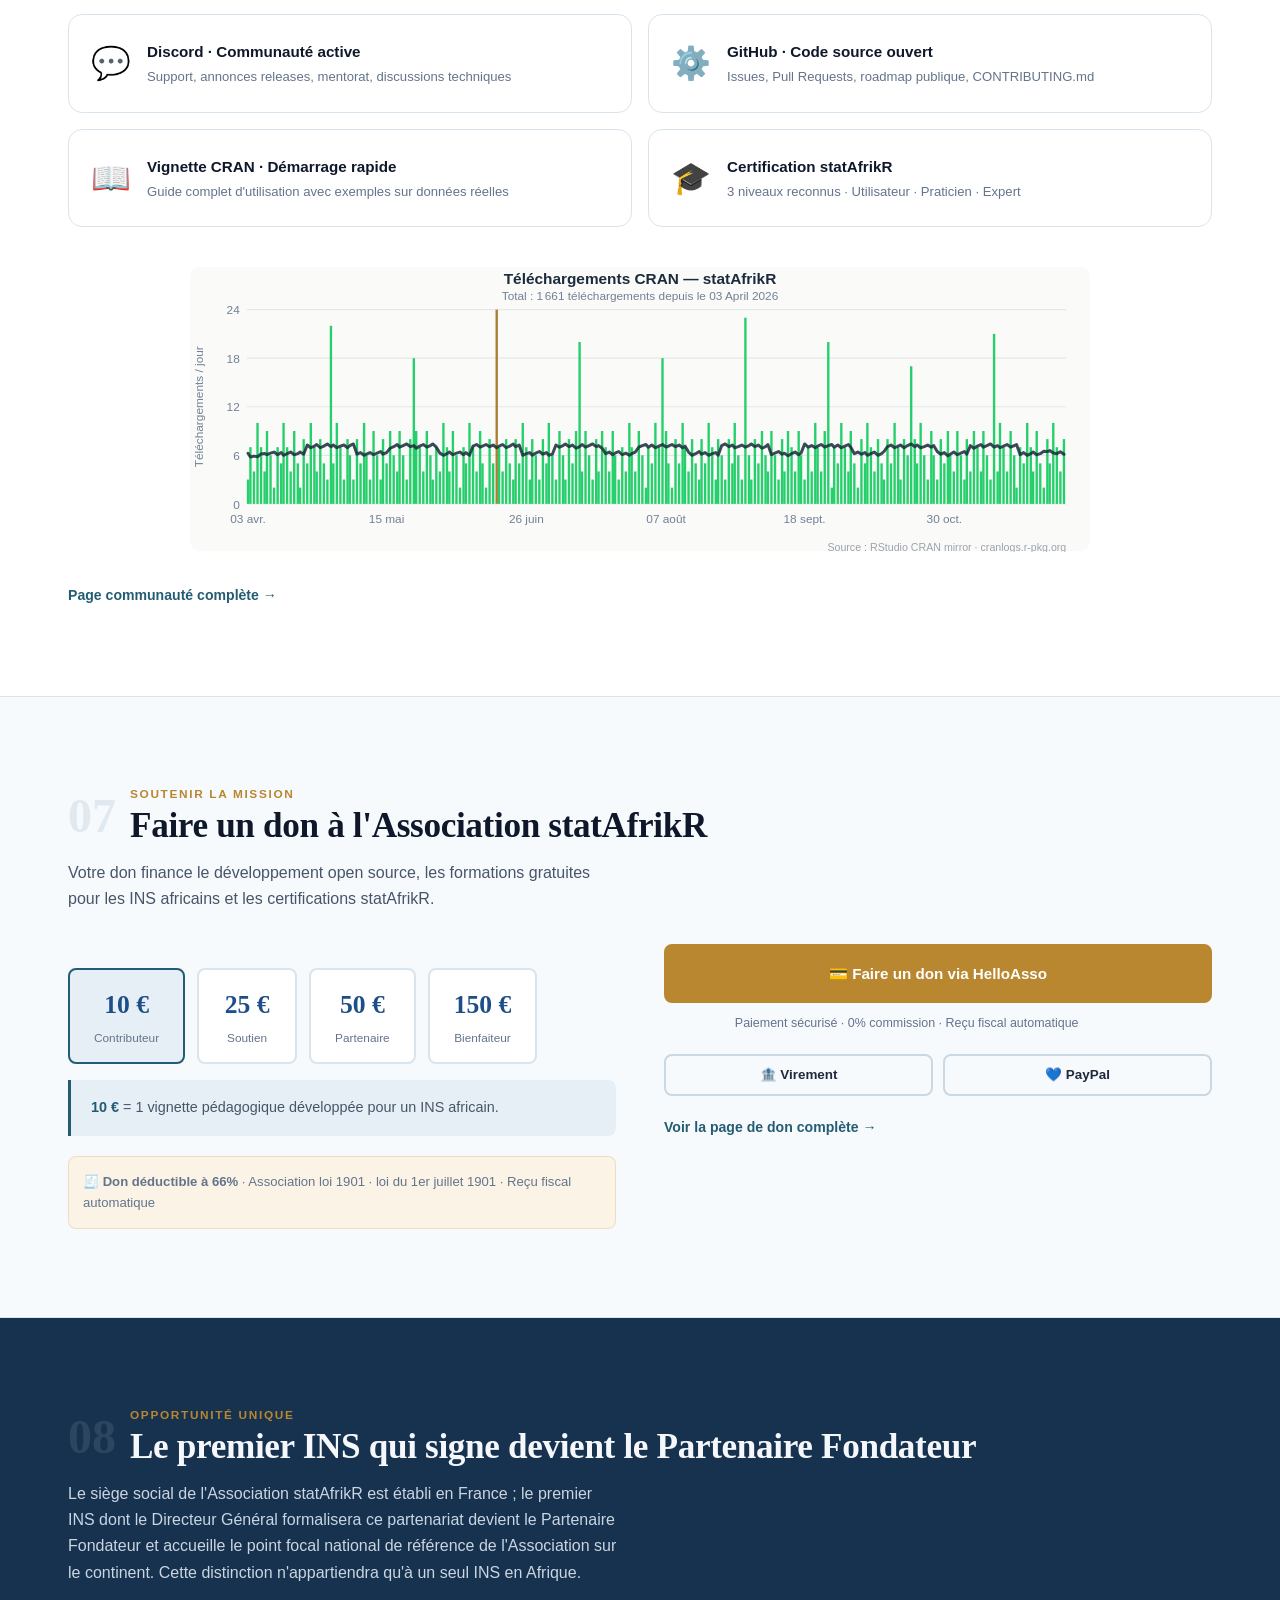
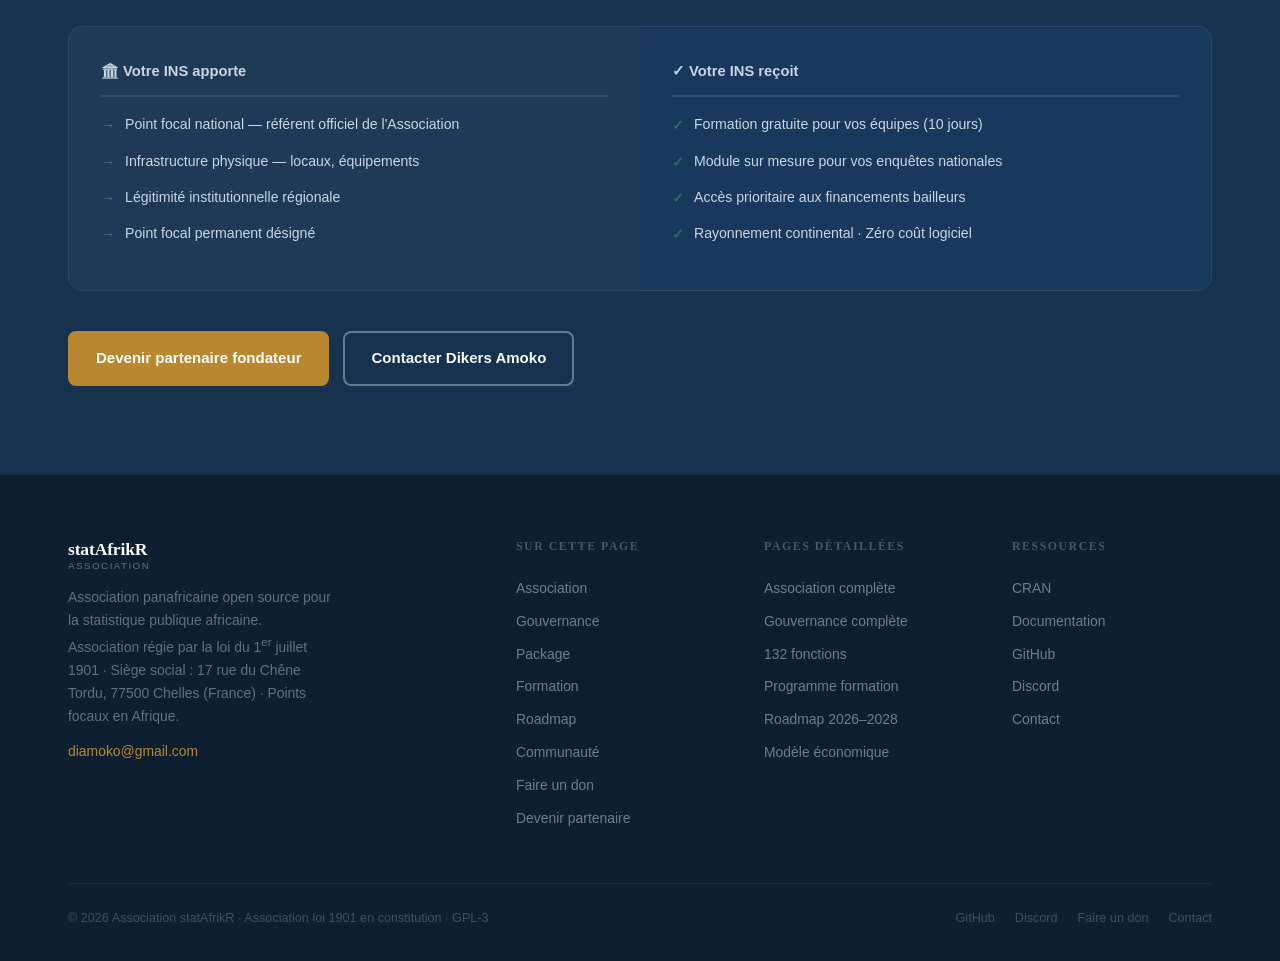
==== commit 870a0018: "Coherence 5 modules (pipeline) vs 11 domaines : comptes par module + legende" ====
--- a/index.html
+++ b/index.html
@@ -473,26 +473,28 @@
       <div class="kpi-item"><div class="kpi-num">707+</div><div class="kpi-label" data-i18n="pkg.kpi.4">Tests unitaires</div></div>
     </div>
 
+    <p class="section-sub text-center fade-in" style="margin:0 auto 22px;max-width:74ch;">Le pipeline en 5 modules — l'étape <strong>Analyse</strong> concentre la majorité des 132 fonctions (pauvreté, emploi, santé, démographie, genre, ODD, comptes nationaux…). Catalogue détaillé <strong>par domaine</strong> sur la page <a href="package.html" style="color:var(--h-green);font-weight:700;">Package</a>.</p>
+
     <div class="pkg-tabs fade-in" role="tablist" id="pkg-tablist">
       <div class="pkg-tab active" role="tab" data-tab="0">
         <div class="pkg-tab-num">MODULE 01</div>
-        <div class="pkg-tab-name">Collecte</div>
+        <div class="pkg-tab-name">Collecte · 9</div>
       </div>
       <div class="pkg-tab" role="tab" data-tab="1">
         <div class="pkg-tab-num">MODULE 02</div>
-        <div class="pkg-tab-name">Traitement</div>
+        <div class="pkg-tab-name">Traitement · 20</div>
       </div>
       <div class="pkg-tab" role="tab" data-tab="2">
         <div class="pkg-tab-num">MODULE 03</div>
-        <div class="pkg-tab-name">Analyse</div>
+        <div class="pkg-tab-name">Analyse · 72</div>
       </div>
       <div class="pkg-tab" role="tab" data-tab="3">
         <div class="pkg-tab-num">MODULE 04</div>
-        <div class="pkg-tab-name">Visualisation</div>
+        <div class="pkg-tab-name">Visualisation · 20</div>
       </div>
       <div class="pkg-tab" role="tab" data-tab="4">
         <div class="pkg-tab-num">MODULE 05</div>
-        <div class="pkg-tab-name">Diffusion</div>
+        <div class="pkg-tab-name">Diffusion · 11</div>
       </div>
     </div>
 
@@ -561,7 +563,7 @@
           <div class="jour-card"><div class="jour-num">JOUR 2</div><div class="jour-title" data-i18n="form.j2.t">Tidyverse I</div><div class="jour-desc" lang="fr">dplyr, tidyr · Pipelines · Nettoyage</div><div class="jour-desc" lang="en">dplyr, tidyr · Pipelines · Cleaning</div></div>
           <div class="jour-card"><div class="jour-num">JOUR 3</div><div class="jour-title" data-i18n="form.j3.t">Tidyverse II</div><div class="jour-desc" lang="fr">ggplot2 · Graphiques institutionnels</div><div class="jour-desc" lang="en">ggplot2 · Institutional charts</div></div>
           <div class="jour-card"><div class="jour-num">JOUR 4</div><div class="jour-title" data-i18n="form.j4.t">Analyse</div><div class="jour-desc" lang="fr">Pondération · FGT · IDH · Régression</div><div class="jour-desc" lang="en">Weighting · FGT · HDI · Regression</div></div>
-          <div class="jour-card"><div class="jour-num">JOUR 5</div><div class="jour-title" data-i18n="form.j5.t">statAfrikR</div><div class="jour-desc" lang="fr">plus de 100 fonctions · IDH, IPM, Gini</div><div class="jour-desc" lang="en">100+ functions · HDI, MPI, Gini</div></div>
+          <div class="jour-card"><div class="jour-num">JOUR 5</div><div class="jour-title" data-i18n="form.j5.t">statAfrikR</div><div class="jour-desc" lang="fr">132 fonctions · IDH, IPM, Gini</div><div class="jour-desc" lang="en">100+ functions · HDI, MPI, Gini</div></div>
           <div class="jour-card"><div class="jour-num">JOUR 6</div><div class="jour-title" data-i18n="form.j6.t">Cas pratiques</div><div class="jour-desc" lang="fr">Données réelles de votre INS</div><div class="jour-desc" lang="en">Your NSO's real data</div></div>
         </div>
       </div>
@@ -825,7 +827,7 @@
         <h4>Pages détaillées</h4>
         <a href="association.html">Association complète</a>
         <a href="gouvernance.html">Gouvernance complète</a>
-        <a href="package.html">plus de 100 fonctions</a>
+        <a href="package.html">132 fonctions</a>
         <a href="formation.html">Programme formation</a>
         <a href="roadmap.html">Roadmap 2026–2028</a>
         <a href="financement.html">Modèle économique</a>
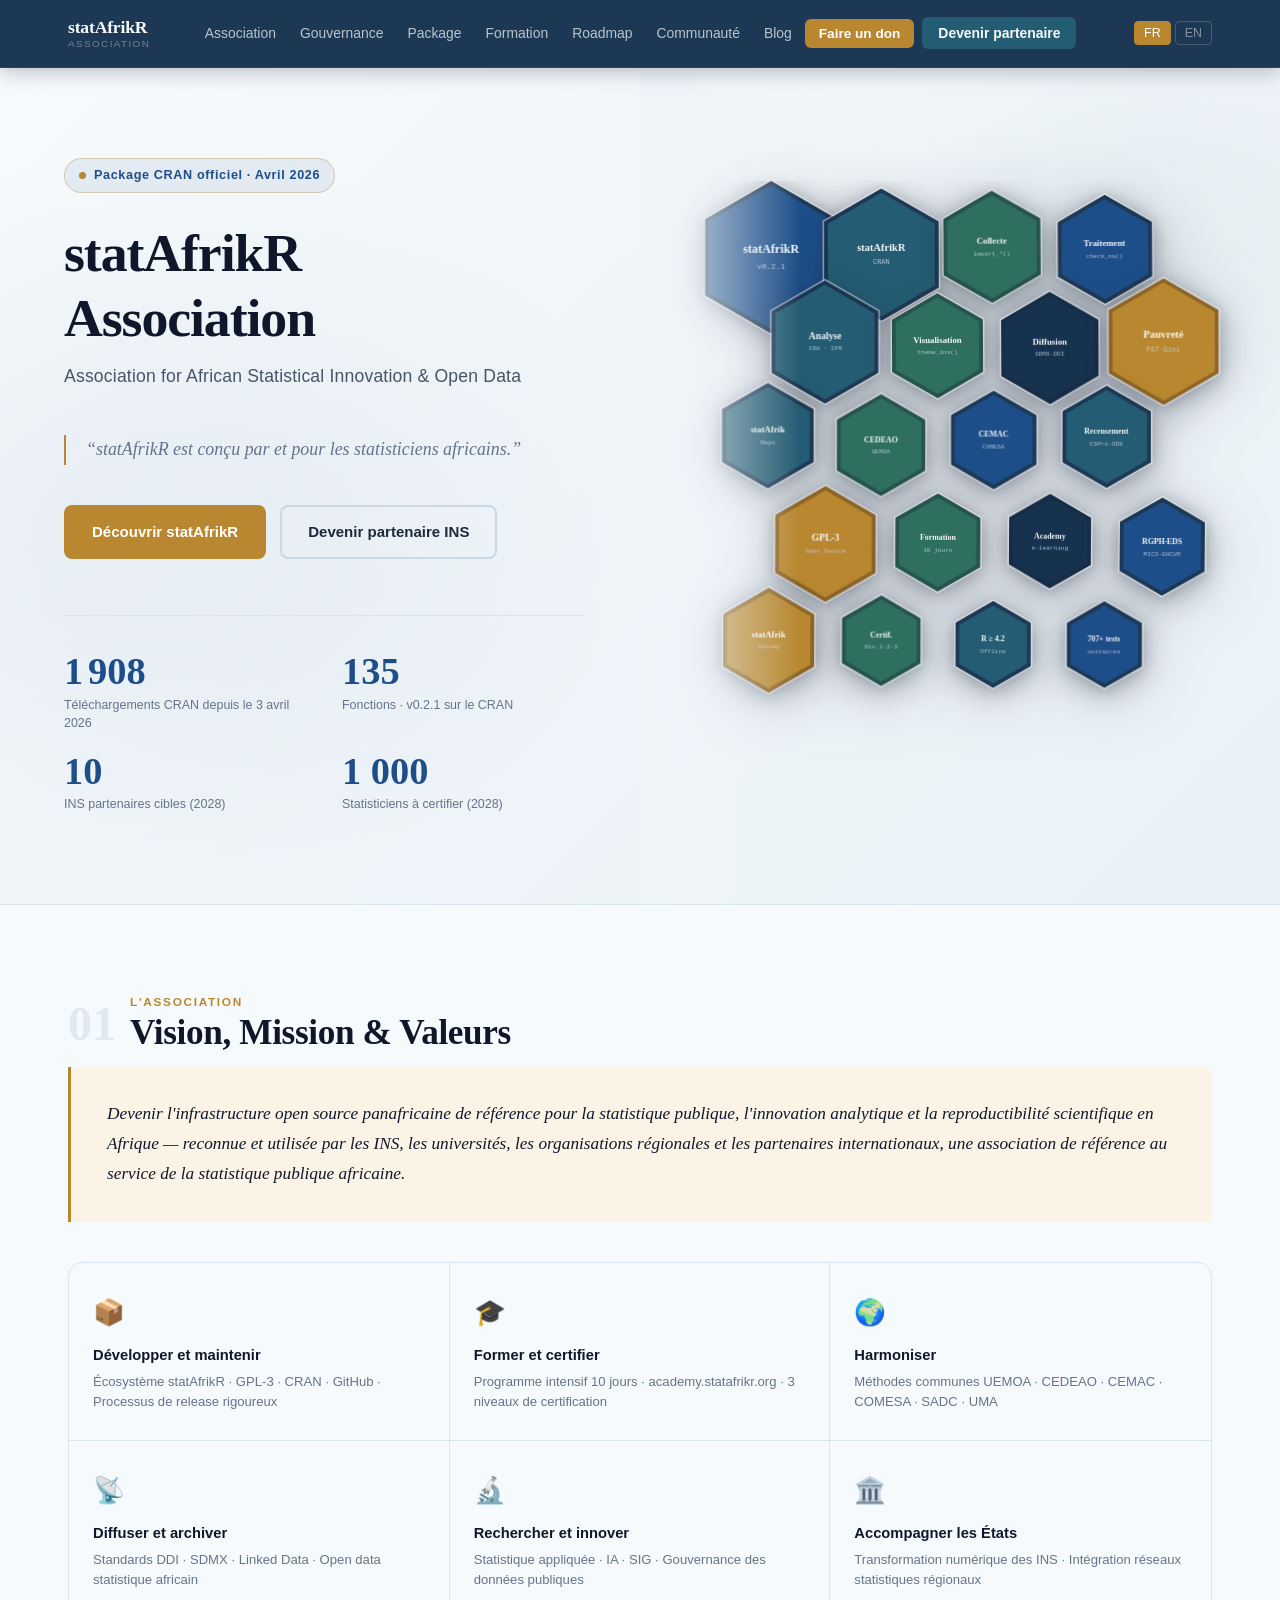
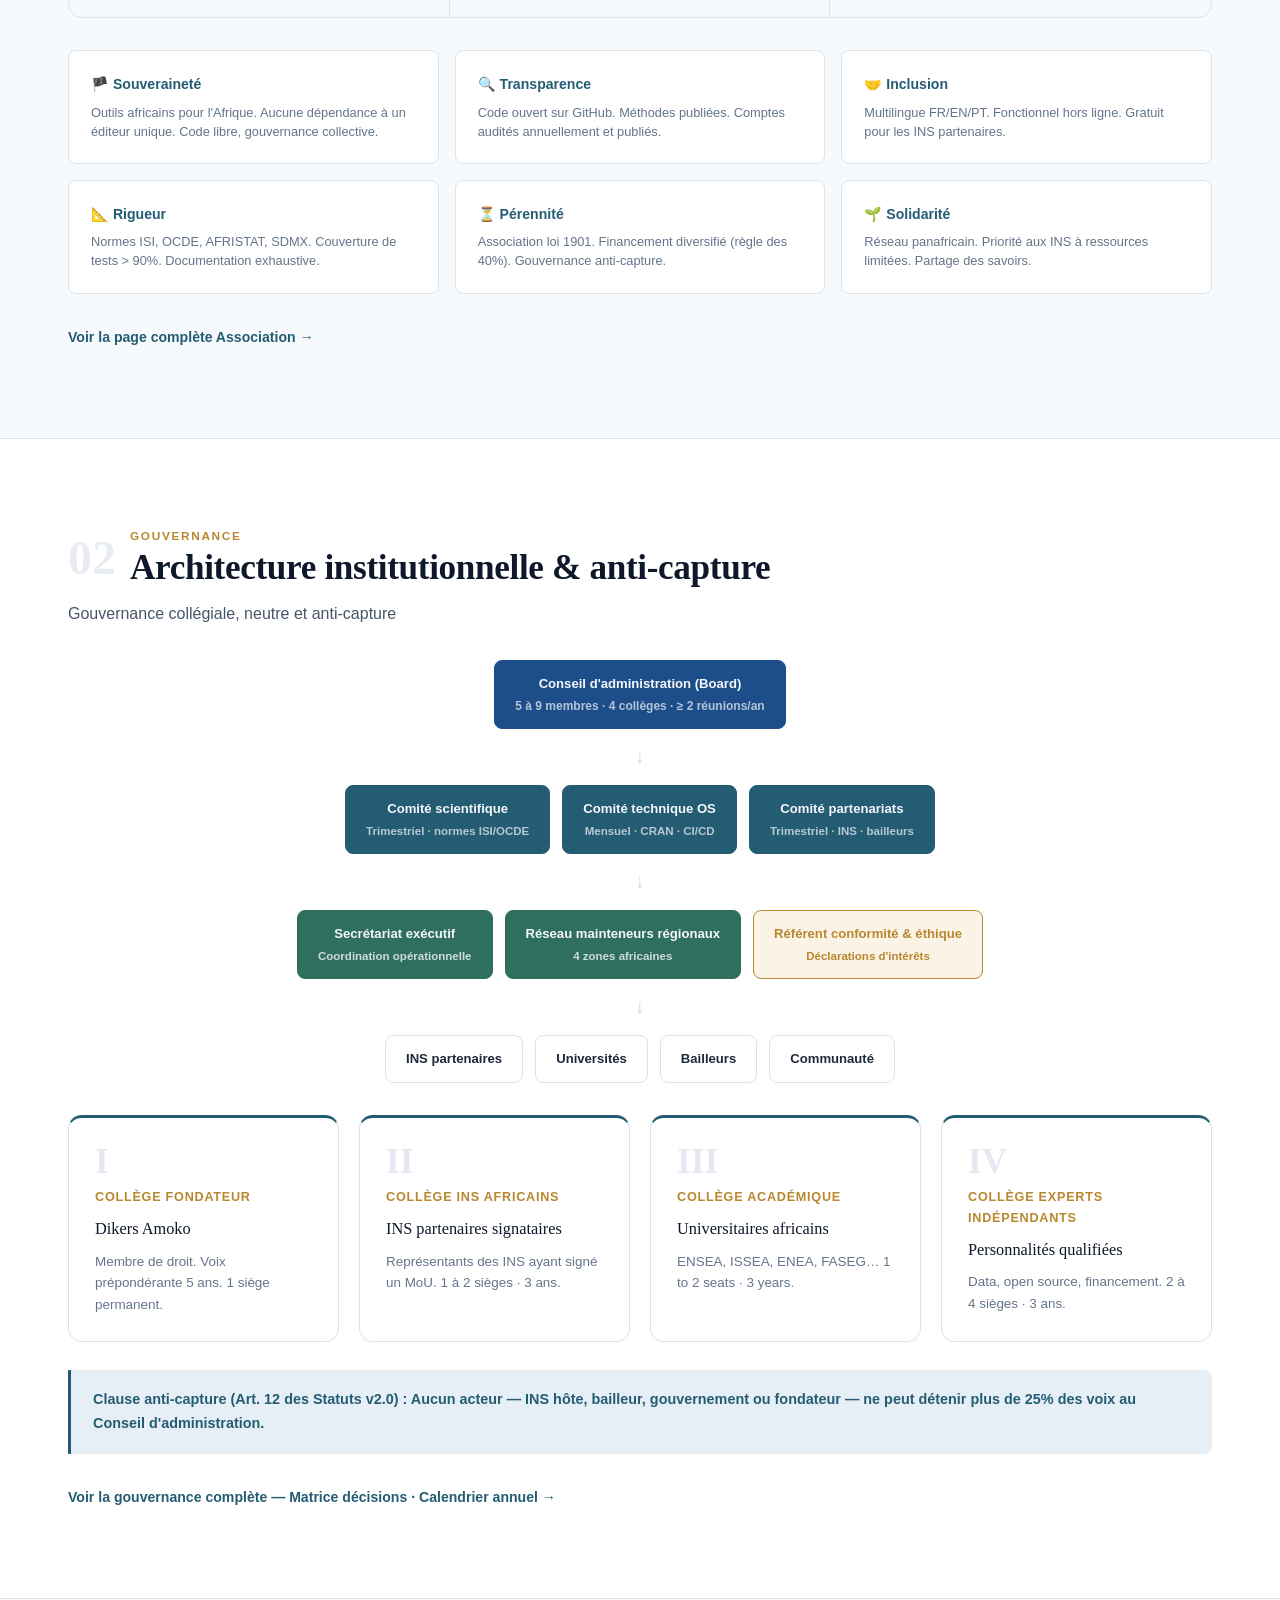
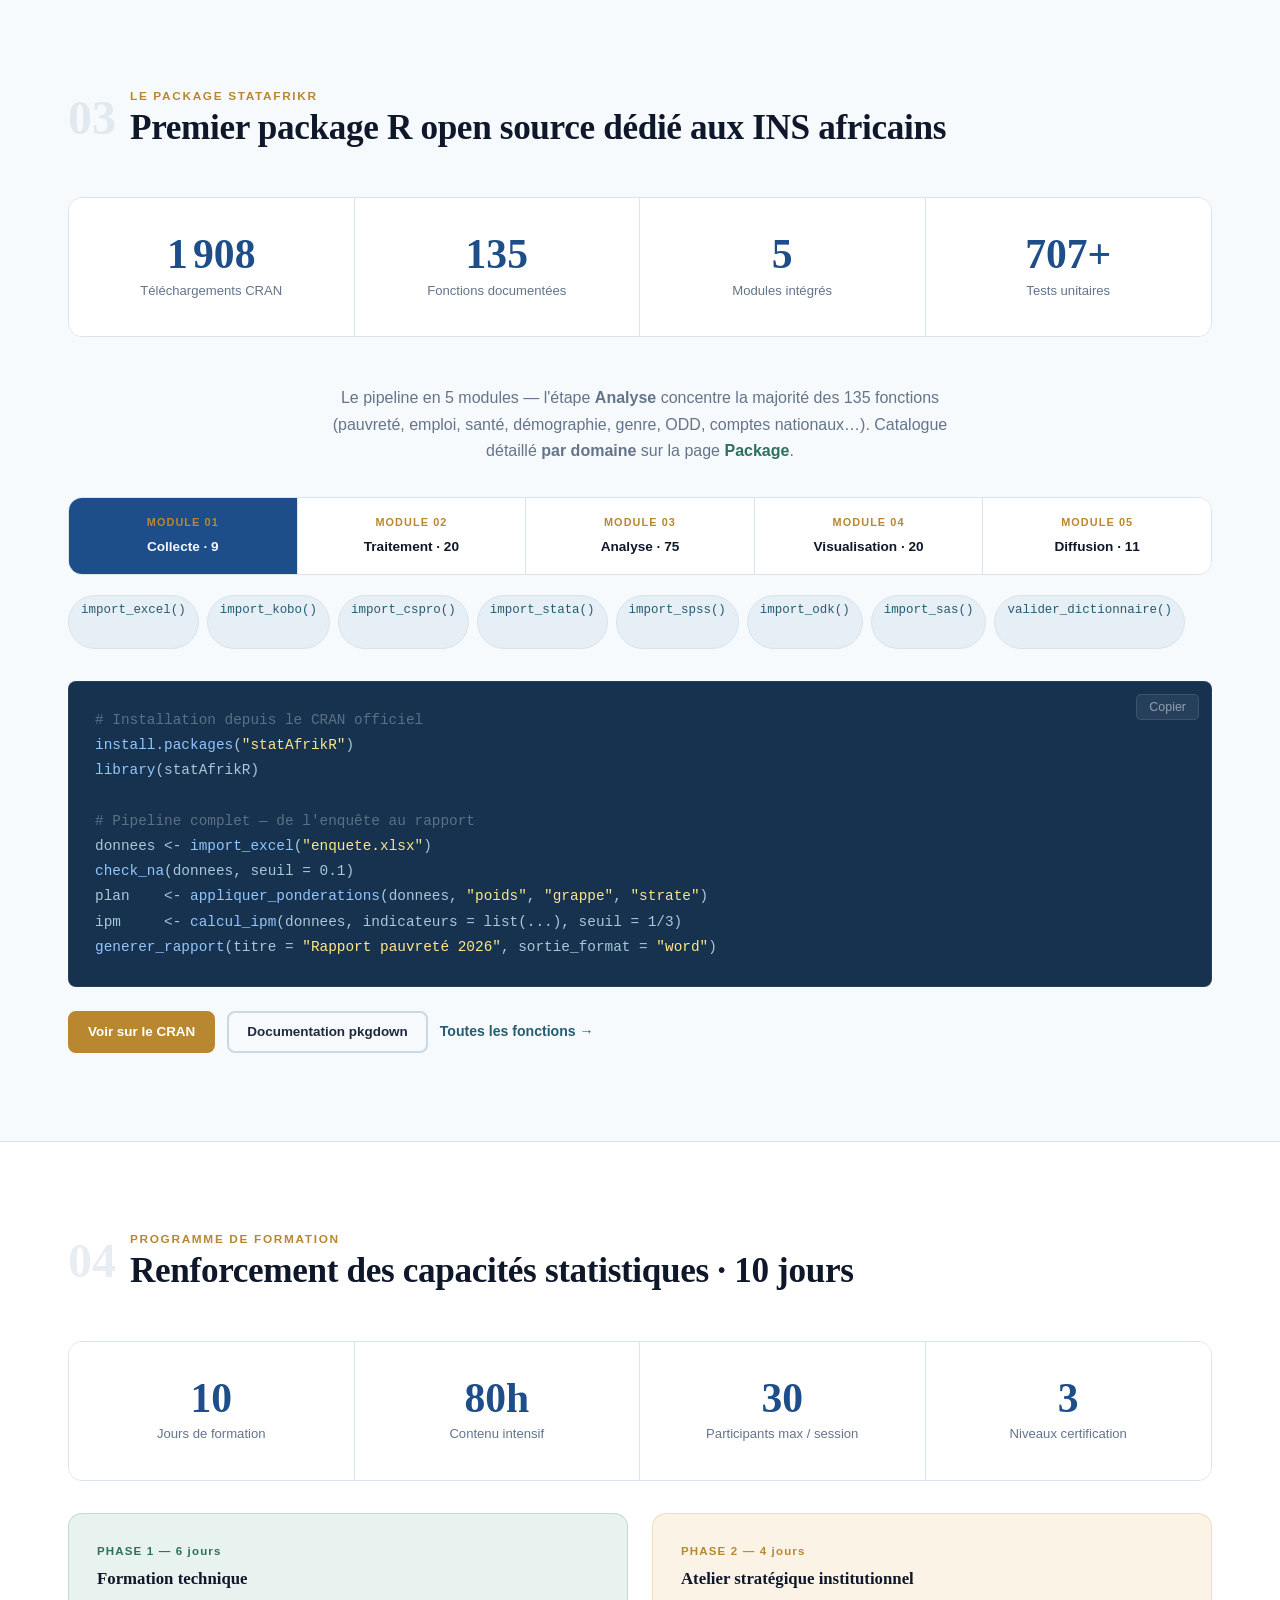
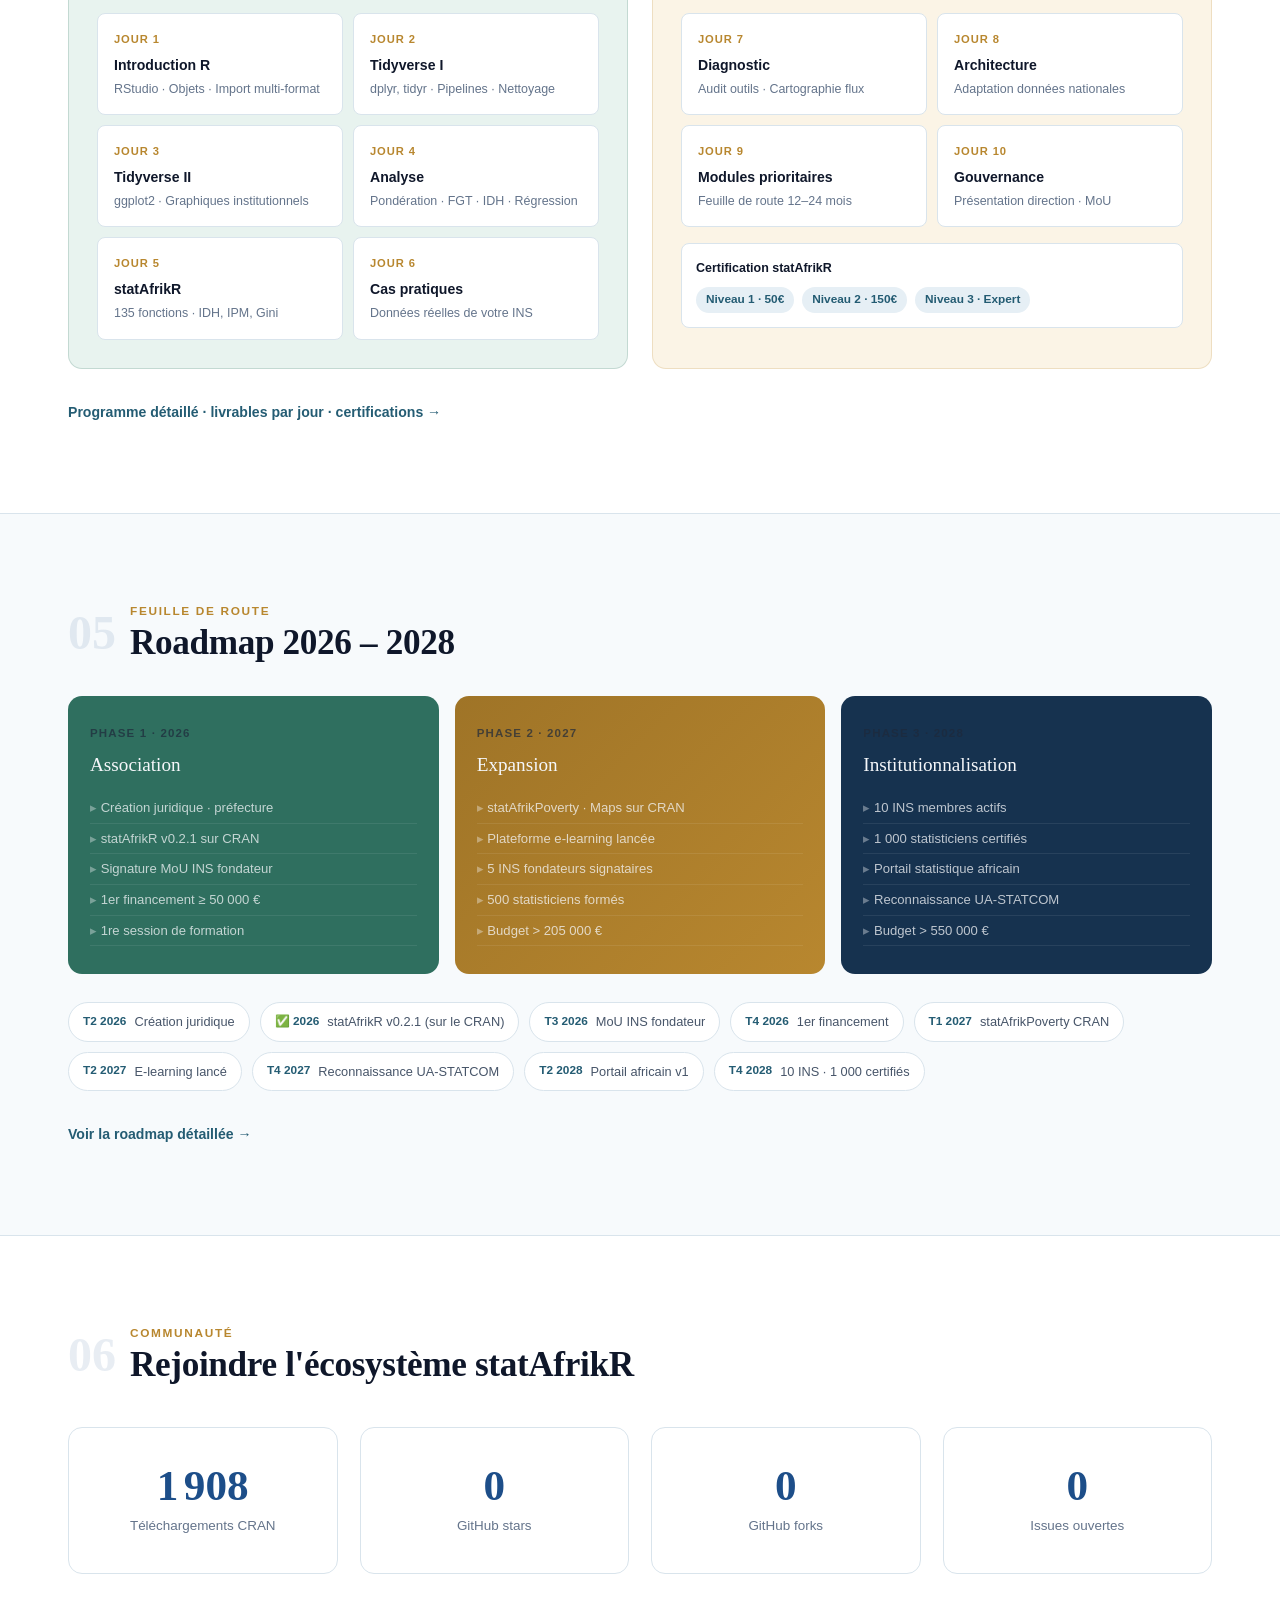
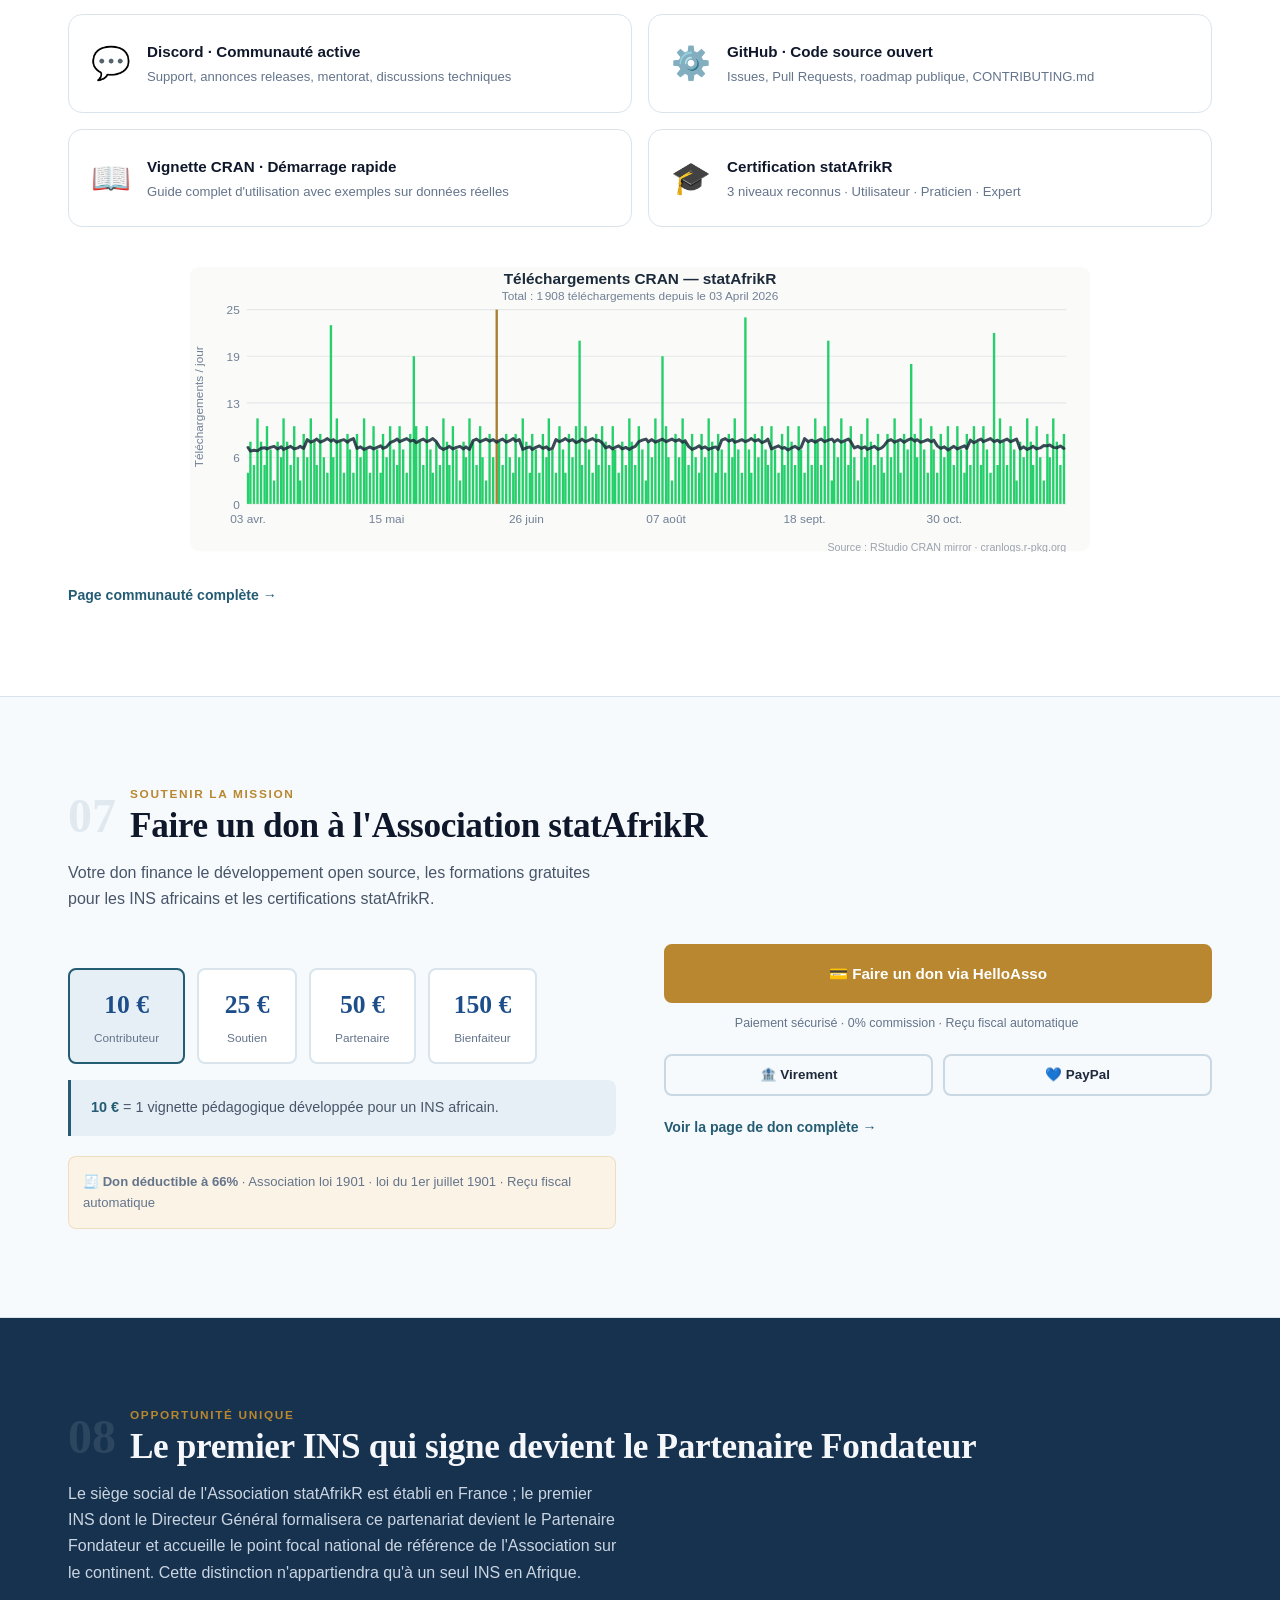
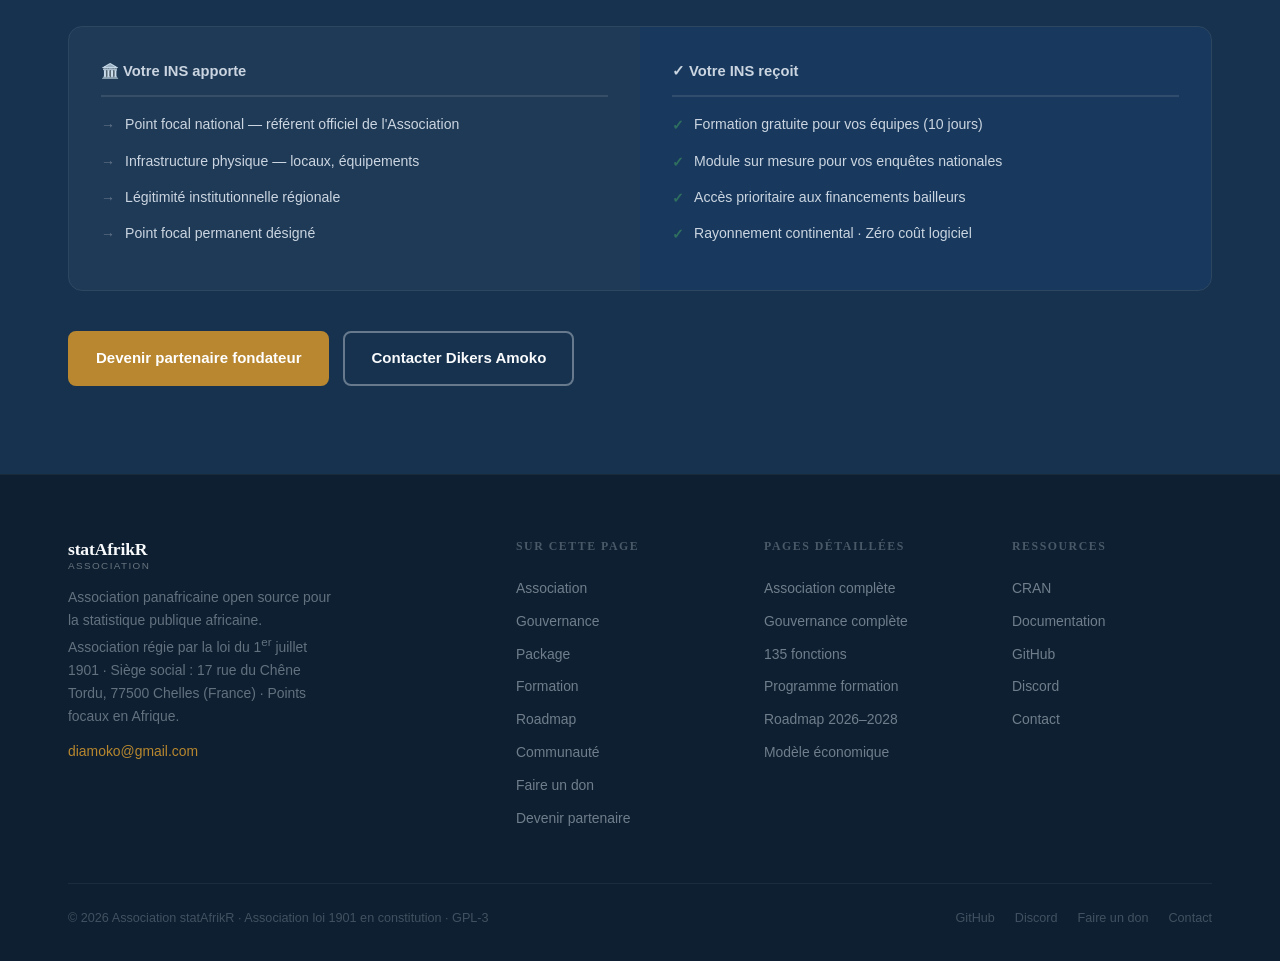
==== commit eee37203: "Site v0.2.1 : version, 135 fonctions, 1220+ telech., 54 pays, multilingue, roadmap" ====
--- a/index.html
+++ b/index.html
@@ -4,7 +4,7 @@
   <meta charset="UTF-8"><meta name="viewport" content="width=device-width, initial-scale=1.0">
   <meta name="description" content="Association statAfrikR — Association panafricaine open source pour la statistique publique africaine. Package R CRAN · Gouvernance · Formation · Partenariats INS.">
   <meta property="og:title" content="Association statAfrikR — La statistique africaine open source">
-  <meta property="og:description" content="Premier package R open source dédié aux INS africains — 132 fonctions, plus de 1 100 téléchargements sur le CRAN. Association loi 1901.">
+  <meta property="og:description" content="Premier package R open source dédié aux INS africains — 135 fonctions, plus de 1 100 téléchargements sur le CRAN. Association loi 1901.">
   <meta property="og:type" content="website">
   <meta property="og:url" content="https://statafrikr.org">
   <title data-fr="Association statAfrikR — La statistique africaine open source" data-en="Association statAfrikR — African open source statistics">Association statAfrikR — La statistique africaine open source</title>
@@ -285,8 +285,8 @@
           <div class="hero-stat-label" data-i18n="hero.stat1l">Téléchargements CRAN depuis le 3 avril 2026</div>
         </div>
         <div>
-          <div class="hero-stat-num">132</div>
-          <div class="hero-stat-label" data-i18n="hero.stat2l">Fonctions · v0.2.0 sur le CRAN</div>
+          <div class="hero-stat-num">135</div>
+          <div class="hero-stat-label" data-i18n="hero.stat2l">Fonctions · v0.2.1 sur le CRAN</div>
         </div>
         <div>
           <div class="hero-stat-num">10</div>
@@ -467,13 +467,13 @@
     </div>
 
     <div class="kpi-row fade-in">
-      <div class="kpi-item"><div class="kpi-num cran-total-val">1 147</div><div class="kpi-label" data-i18n="pkg.kpi.1">Téléchargements CRAN</div></div>
-      <div class="kpi-item"><div class="kpi-num">132</div><div class="kpi-label" data-i18n="pkg.kpi.2">Fonctions documentées</div></div>
+      <div class="kpi-item"><div class="kpi-num cran-total-val">1 220</div><div class="kpi-label" data-i18n="pkg.kpi.1">Téléchargements CRAN</div></div>
+      <div class="kpi-item"><div class="kpi-num">135</div><div class="kpi-label" data-i18n="pkg.kpi.2">Fonctions documentées</div></div>
       <div class="kpi-item"><div class="kpi-num">5</div><div class="kpi-label" data-i18n="pkg.kpi.3">Modules intégrés</div></div>
       <div class="kpi-item"><div class="kpi-num">707+</div><div class="kpi-label" data-i18n="pkg.kpi.4">Tests unitaires</div></div>
     </div>
 
-    <p class="section-sub text-center fade-in" style="margin:0 auto 22px;max-width:74ch;">Le pipeline en 5 modules — l'étape <strong>Analyse</strong> concentre la majorité des 132 fonctions (pauvreté, emploi, santé, démographie, genre, ODD, comptes nationaux…). Catalogue détaillé <strong>par domaine</strong> sur la page <a href="package.html" style="color:var(--h-green);font-weight:700;">Package</a>.</p>
+    <p class="section-sub text-center fade-in" style="margin:0 auto 22px;max-width:74ch;">Le pipeline en 5 modules — l'étape <strong>Analyse</strong> concentre la majorité des 135 fonctions (pauvreté, emploi, santé, démographie, genre, ODD, comptes nationaux…). Catalogue détaillé <strong>par domaine</strong> sur la page <a href="package.html" style="color:var(--h-green);font-weight:700;">Package</a>.</p>
 
     <div class="pkg-tabs fade-in" role="tablist" id="pkg-tablist">
       <div class="pkg-tab active" role="tab" data-tab="0">
@@ -486,7 +486,7 @@
       </div>
       <div class="pkg-tab" role="tab" data-tab="2">
         <div class="pkg-tab-num">MODULE 03</div>
-        <div class="pkg-tab-name">Analyse · 72</div>
+        <div class="pkg-tab-name">Analyse · 75</div>
       </div>
       <div class="pkg-tab" role="tab" data-tab="3">
         <div class="pkg-tab-num">MODULE 04</div>
@@ -563,7 +563,7 @@
           <div class="jour-card"><div class="jour-num">JOUR 2</div><div class="jour-title" data-i18n="form.j2.t">Tidyverse I</div><div class="jour-desc" lang="fr">dplyr, tidyr · Pipelines · Nettoyage</div><div class="jour-desc" lang="en">dplyr, tidyr · Pipelines · Cleaning</div></div>
           <div class="jour-card"><div class="jour-num">JOUR 3</div><div class="jour-title" data-i18n="form.j3.t">Tidyverse II</div><div class="jour-desc" lang="fr">ggplot2 · Graphiques institutionnels</div><div class="jour-desc" lang="en">ggplot2 · Institutional charts</div></div>
           <div class="jour-card"><div class="jour-num">JOUR 4</div><div class="jour-title" data-i18n="form.j4.t">Analyse</div><div class="jour-desc" lang="fr">Pondération · FGT · IDH · Régression</div><div class="jour-desc" lang="en">Weighting · FGT · HDI · Regression</div></div>
-          <div class="jour-card"><div class="jour-num">JOUR 5</div><div class="jour-title" data-i18n="form.j5.t">statAfrikR</div><div class="jour-desc" lang="fr">132 fonctions · IDH, IPM, Gini</div><div class="jour-desc" lang="en">100+ functions · HDI, MPI, Gini</div></div>
+          <div class="jour-card"><div class="jour-num">JOUR 5</div><div class="jour-title" data-i18n="form.j5.t">statAfrikR</div><div class="jour-desc" lang="fr">135 fonctions · IDH, IPM, Gini</div><div class="jour-desc" lang="en">100+ functions · HDI, MPI, Gini</div></div>
           <div class="jour-card"><div class="jour-num">JOUR 6</div><div class="jour-title" data-i18n="form.j6.t">Cas pratiques</div><div class="jour-desc" lang="fr">Données réelles de votre INS</div><div class="jour-desc" lang="en">Your NSO's real data</div></div>
         </div>
       </div>
@@ -613,7 +613,7 @@
         <div class="rm-phase-title" data-i18n="rm.p1.title">Association</div>
         <ul class="rm-phase-items">
           <li lang="fr">Création juridique · préfecture</li><li lang="en">Legal creation · prefecture registration</li>
-          <li lang="fr">statAfrikR v0.2.0 sur CRAN</li><li lang="en">statAfrikR v0.2.0 on CRAN</li>
+          <li lang="fr">statAfrikR v0.2.1 sur CRAN</li><li lang="en">statAfrikR v0.2.1 on CRAN</li>
           <li lang="fr">Signature MoU INS fondateur</li><li lang="en">Founding NSO MoU signing</li>
           <li lang="fr">1er financement ≥ 50 000 €</li><li lang="en">1st funding ≥ €50,000</li>
           <li lang="fr">1re session de formation</li><li lang="en">1st training session</li>
@@ -645,7 +645,7 @@
 
     <div class="jalons fade-in">
       <div class="jalon"><span class="jalon-date">T2 2026</span><span class="jalon-text" lang="fr">Création juridique</span><span class="jalon-text" lang="en">Legal creation</span></div>
-      <div class="jalon"><span class="jalon-date">✅ 2026</span><span class="jalon-text" lang="fr">statAfrikR v0.2.0 (sur le CRAN)</span><span class="jalon-text" lang="en">statAfrikR v0.2.0 (on CRAN)</span></div>
+      <div class="jalon"><span class="jalon-date">✅ 2026</span><span class="jalon-text" lang="fr">statAfrikR v0.2.1 (sur le CRAN)</span><span class="jalon-text" lang="en">statAfrikR v0.2.1 (on CRAN)</span></div>
       <div class="jalon"><span class="jalon-date">T3 2026</span><span class="jalon-text" lang="fr">MoU INS fondateur</span><span class="jalon-text" lang="en">Founding NSO MoU</span></div>
       <div class="jalon"><span class="jalon-date">T4 2026</span><span class="jalon-text" lang="fr">1er financement</span><span class="jalon-text" lang="en">1st funding</span></div>
       <div class="jalon"><span class="jalon-date">T1 2027</span><span class="jalon-text" lang="fr">statAfrikPoverty CRAN</span><span class="jalon-text" lang="en">statAfrikPoverty CRAN</span></div>
@@ -675,7 +675,7 @@
     </div>
 
     <div class="stats-grid fade-in">
-      <div class="stat-card"><div class="stat-num cran-total-val">1 147</div><div class="stat-label">Téléchargements CRAN</div></div>
+      <div class="stat-card"><div class="stat-num cran-total-val">1 220</div><div class="stat-label">Téléchargements CRAN</div></div>
       <div class="stat-card"><div class="stat-num" id="gh-stars">—</div><div class="stat-label">GitHub stars</div></div>
       <div class="stat-card"><div class="stat-num" id="gh-forks">—</div><div class="stat-label">GitHub forks</div></div>
       <div class="stat-card"><div class="stat-num" id="gh-issues">—</div><div class="stat-label">Issues ouvertes</div></div>
@@ -827,7 +827,7 @@
         <h4>Pages détaillées</h4>
         <a href="association.html">Association complète</a>
         <a href="gouvernance.html">Gouvernance complète</a>
-        <a href="package.html">132 fonctions</a>
+        <a href="package.html">135 fonctions</a>
         <a href="formation.html">Programme formation</a>
         <a href="roadmap.html">Roadmap 2026–2028</a>
         <a href="financement.html">Modèle économique</a>
